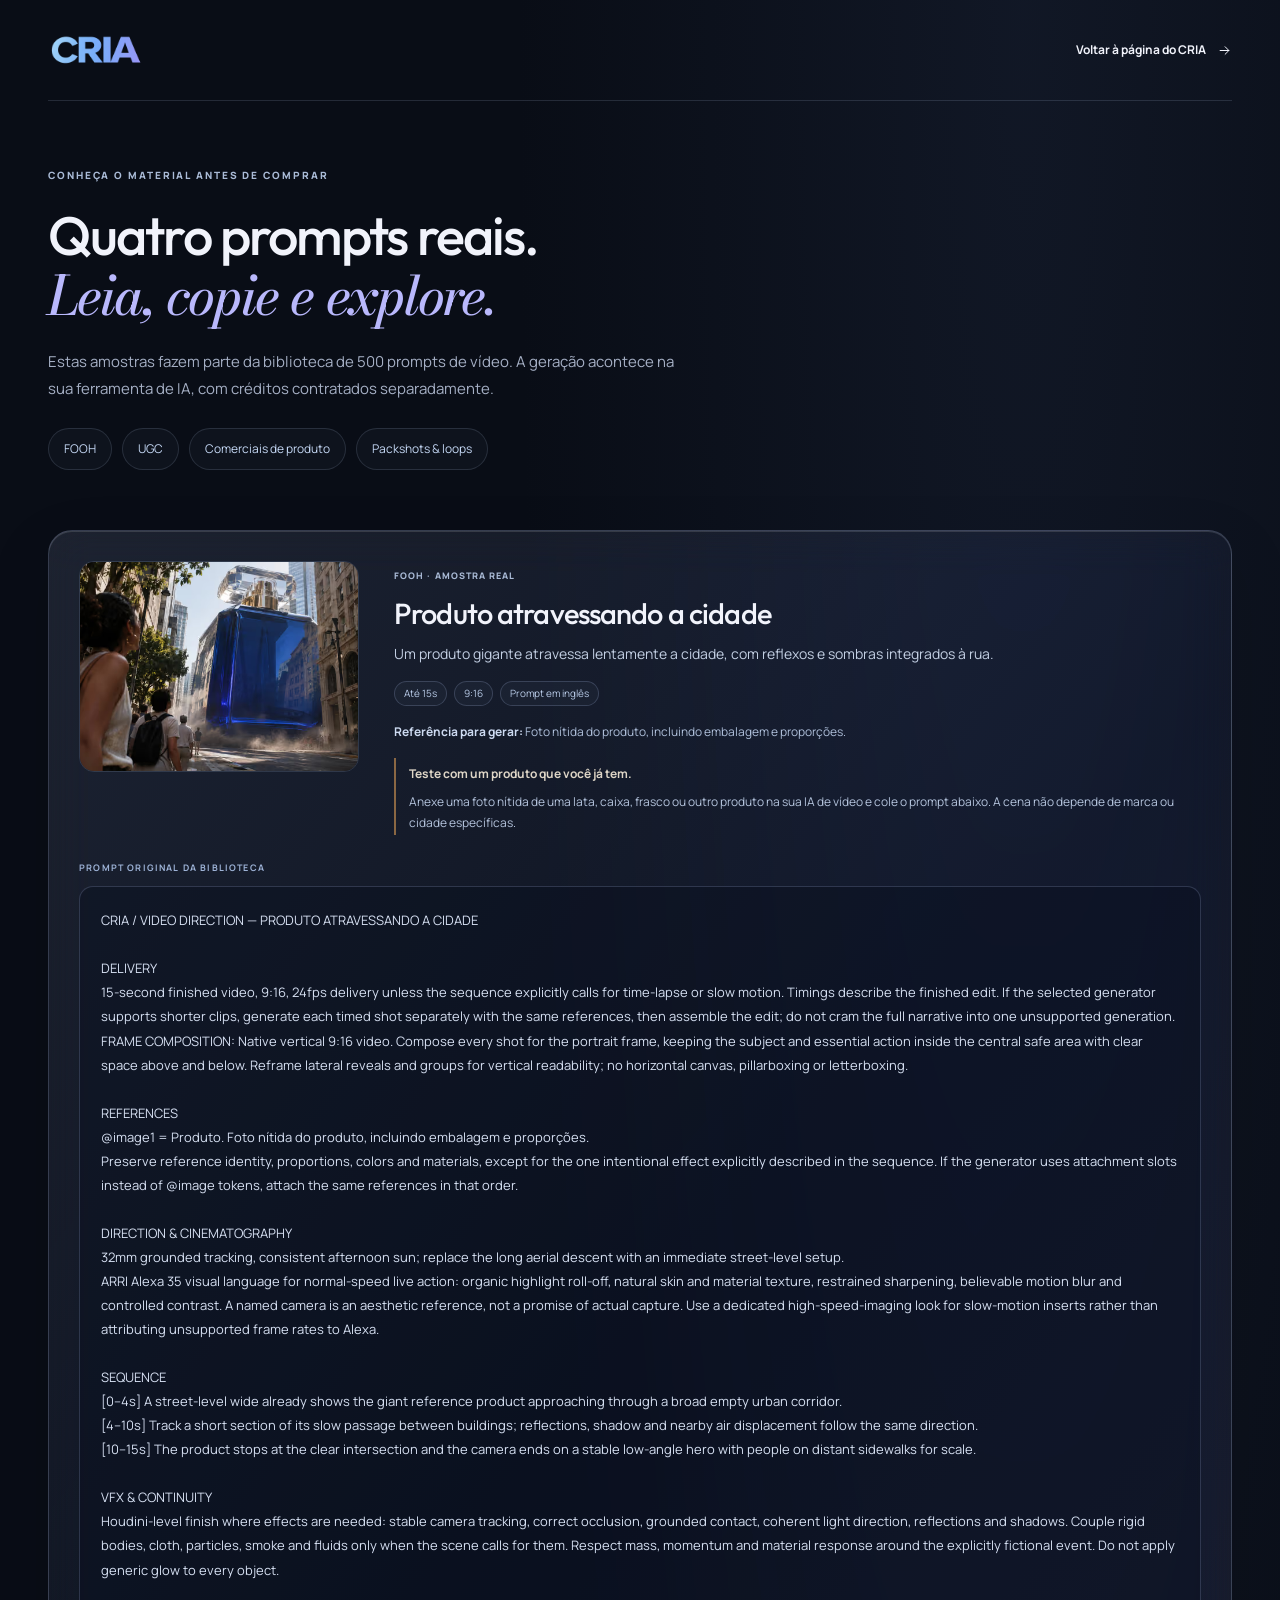
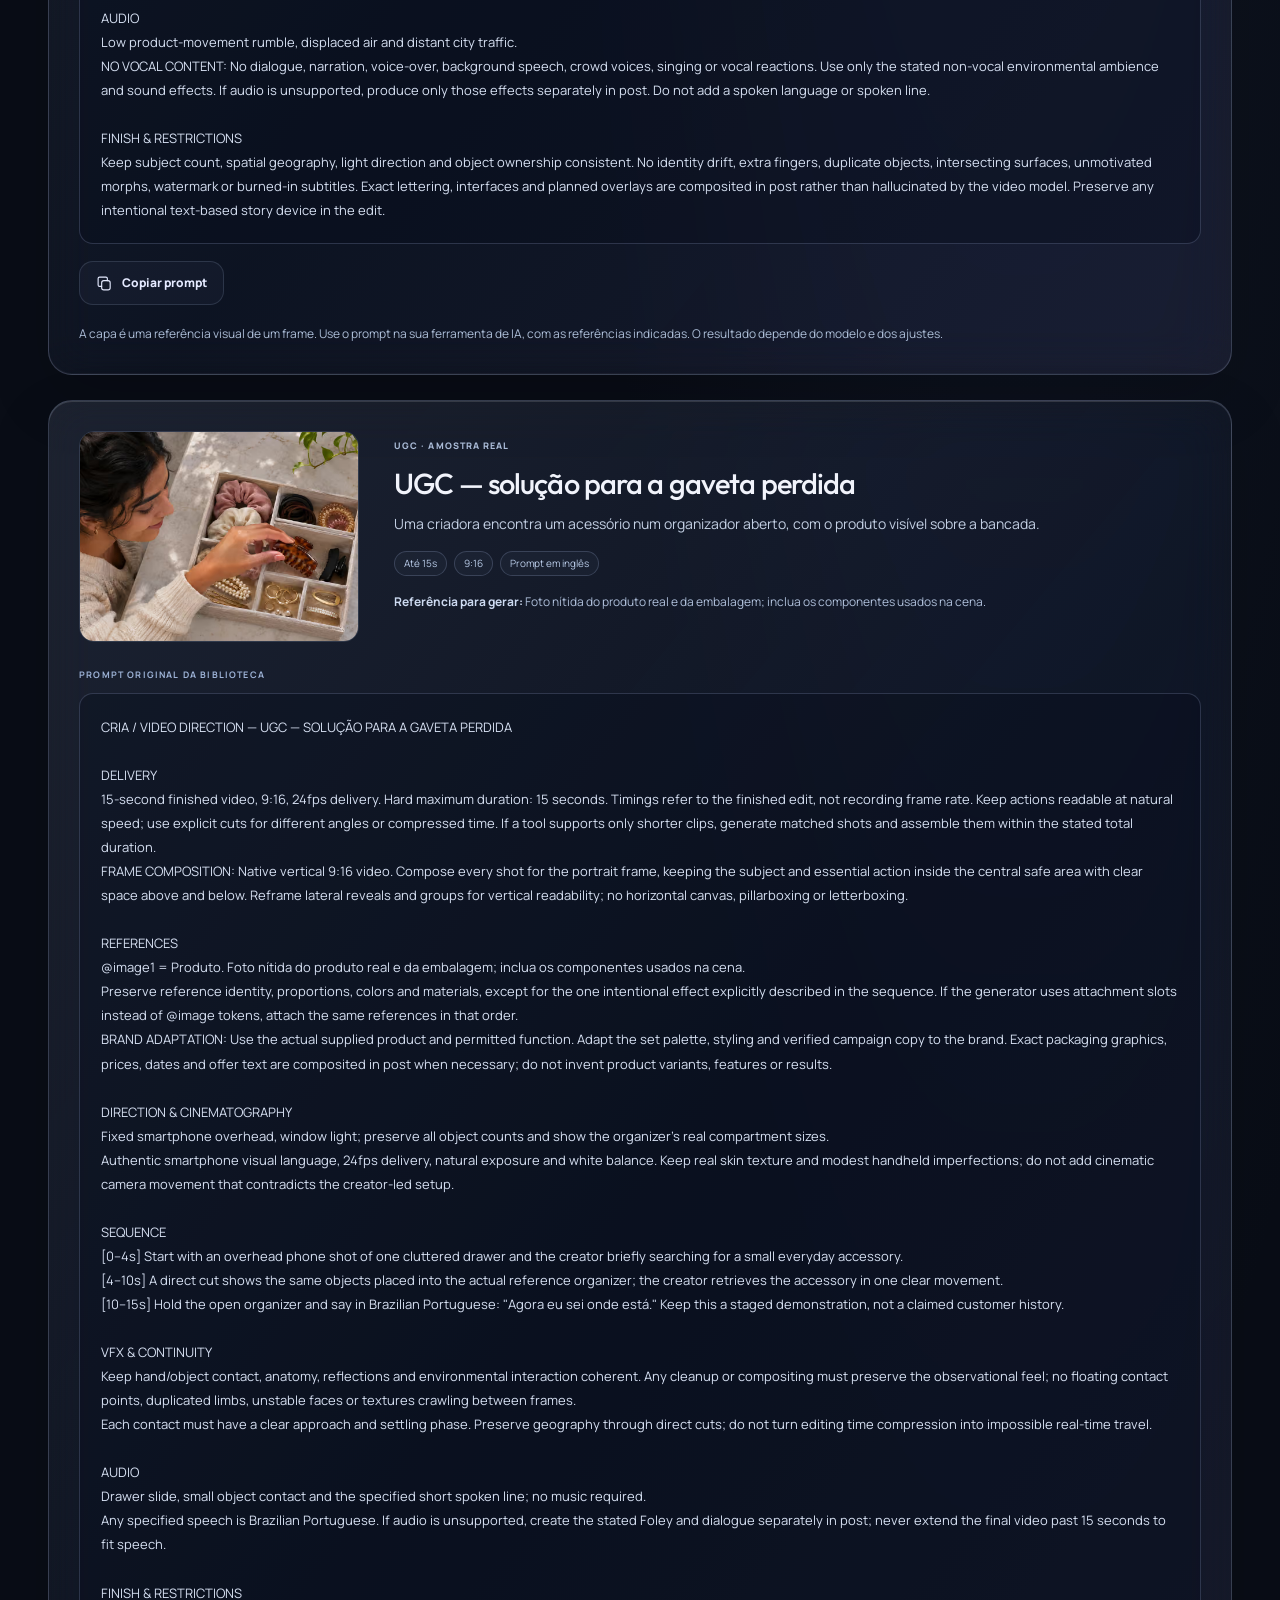
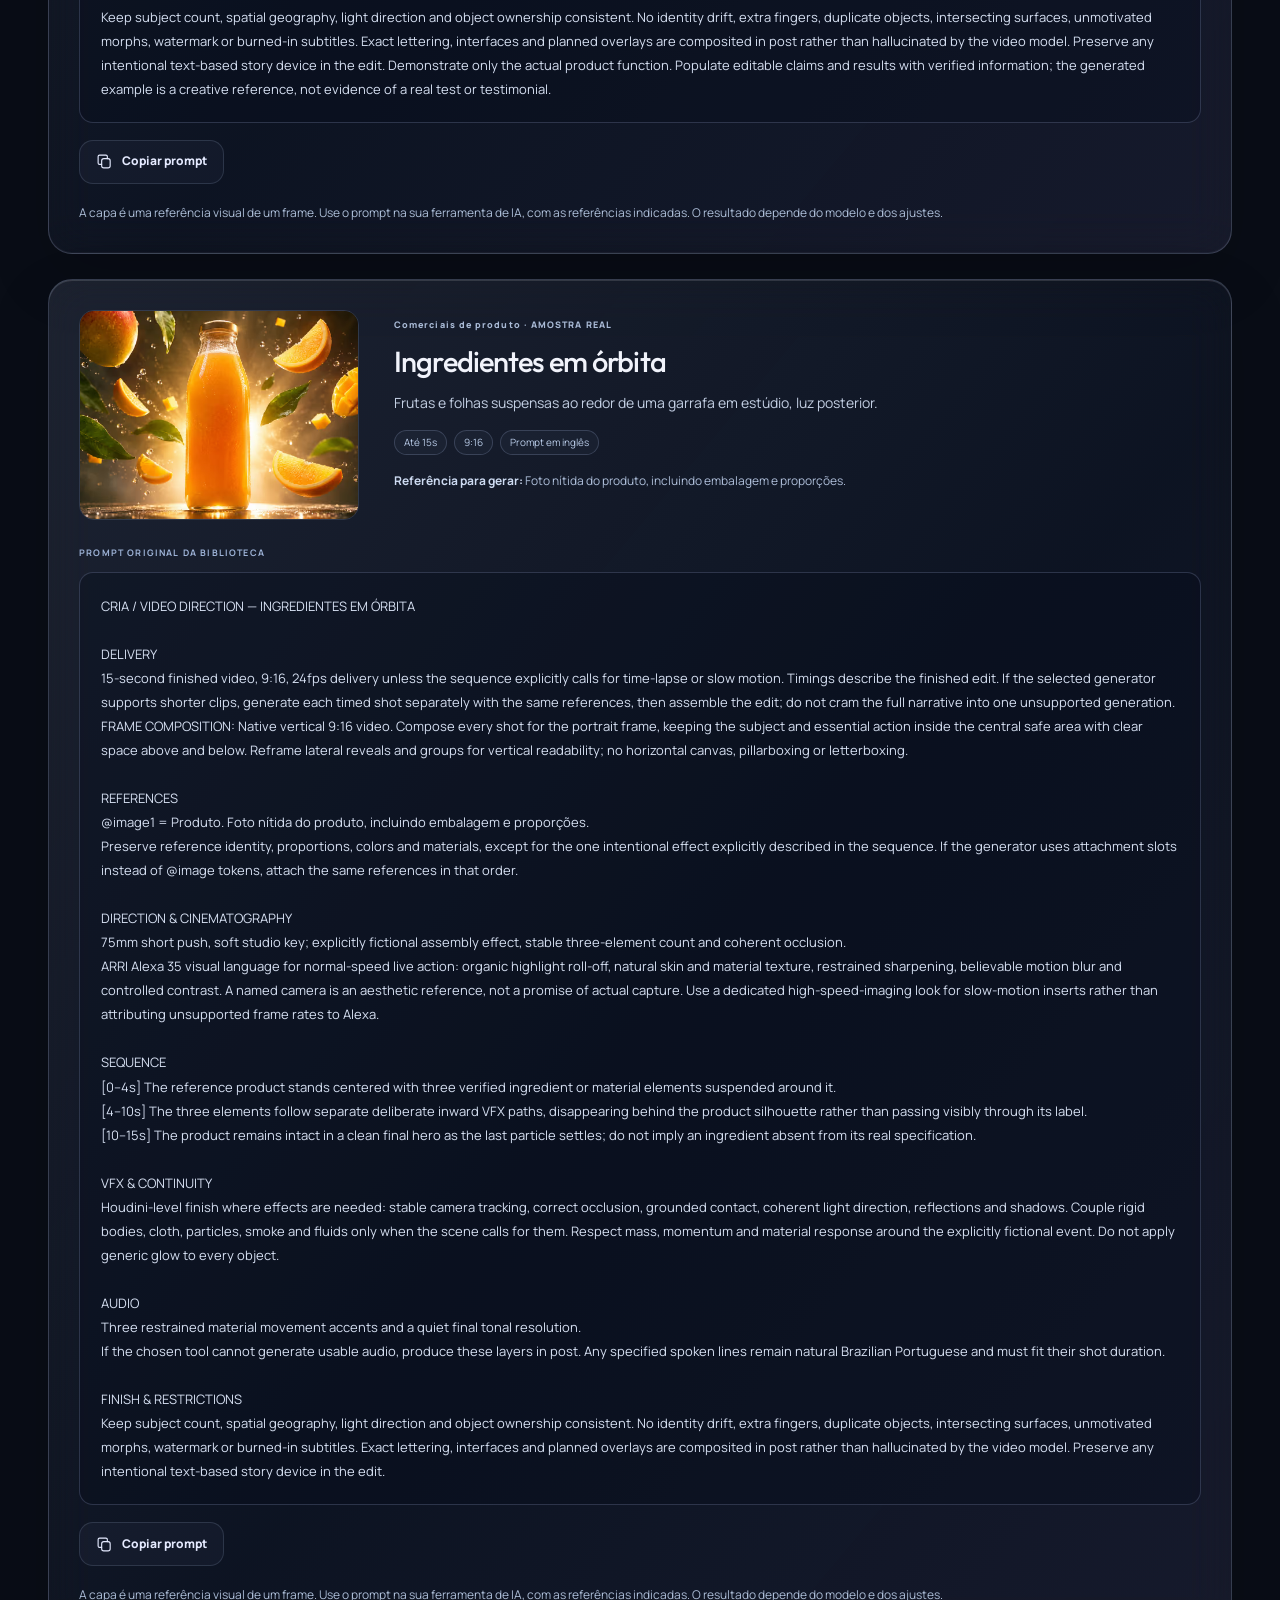
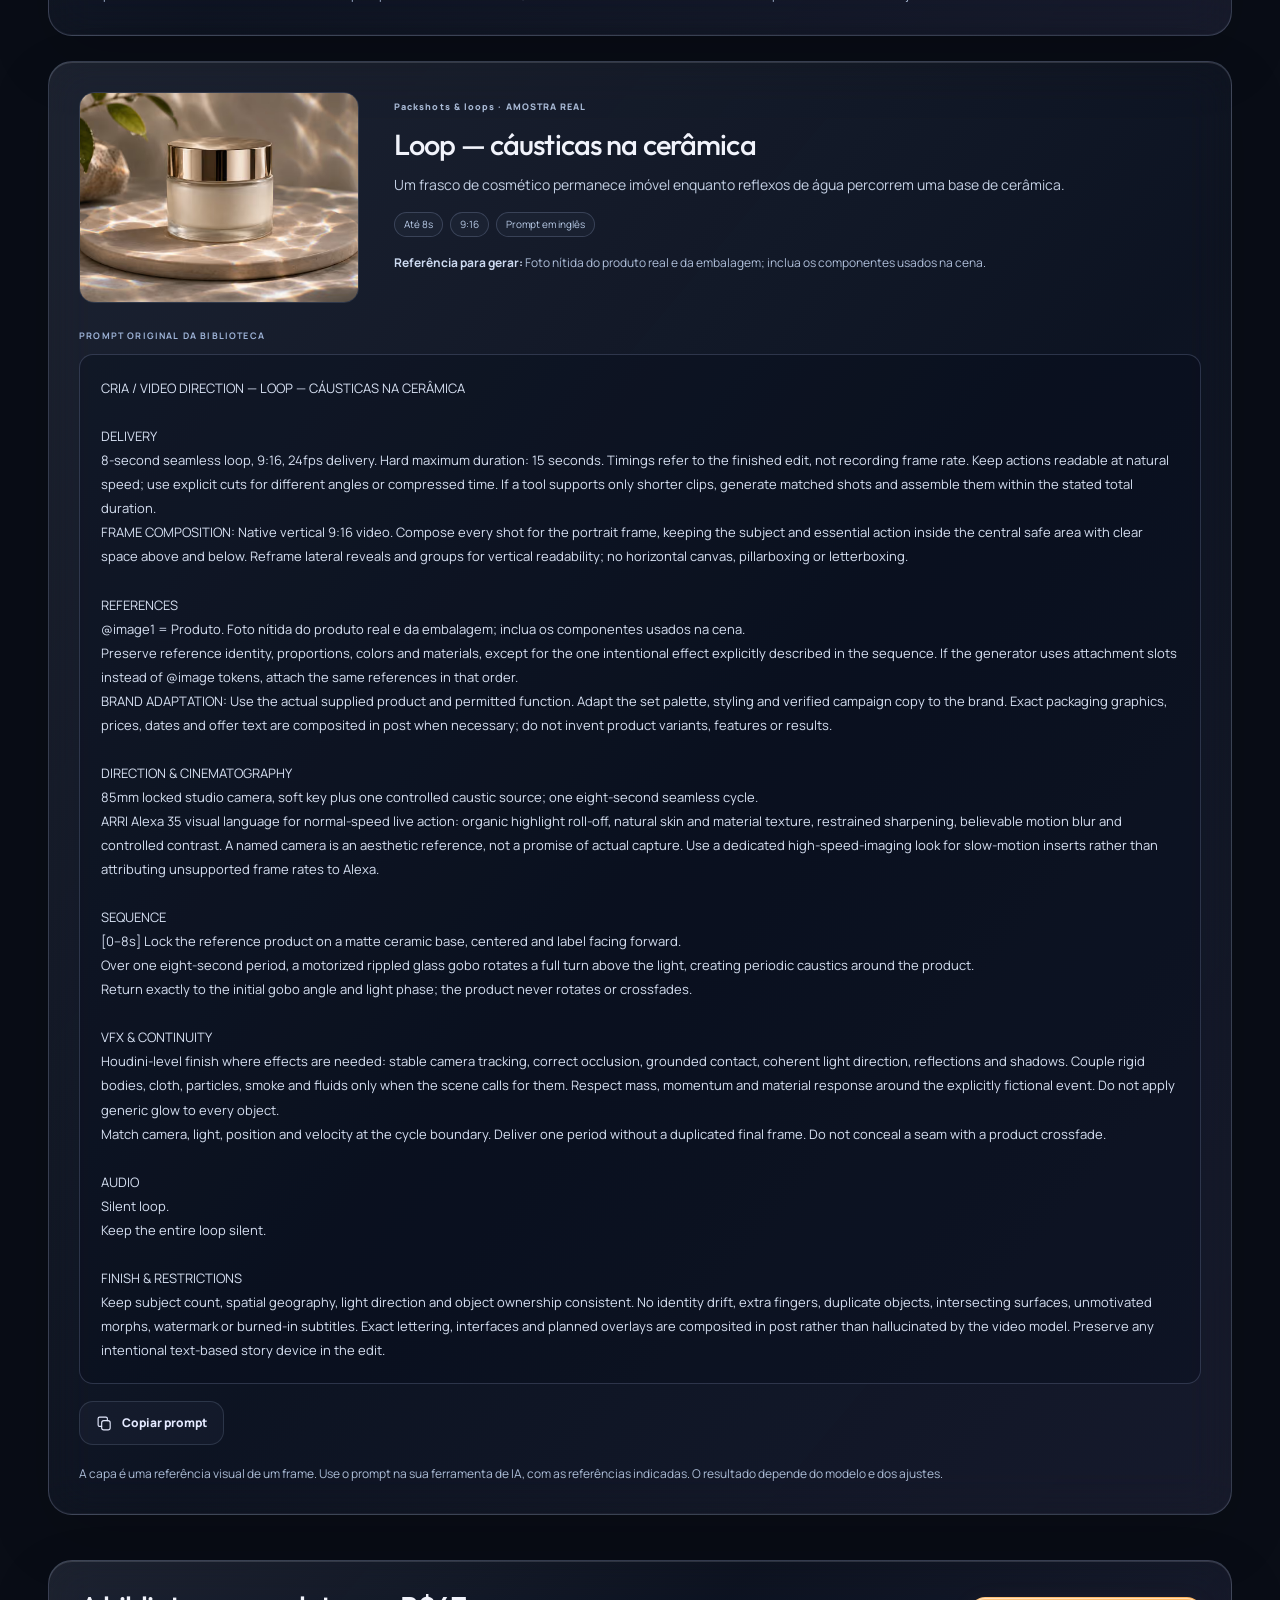
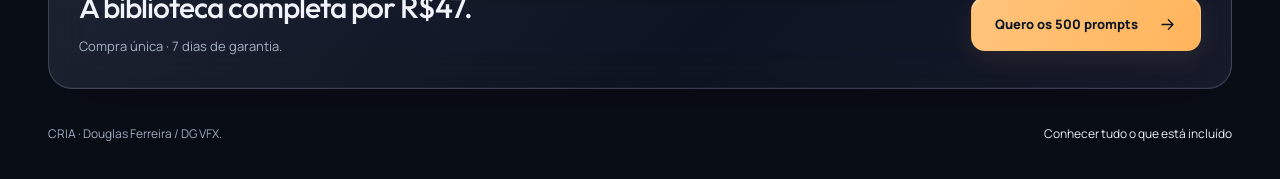
==== amostras.html @ cce20bd4 "feat: clarify CRIA offer and add real prompt samples Rewrite the brand-focused copy, improve reading" ====
<!doctype html><html lang="pt-BR"><head><meta charset="utf-8"><meta name="viewport" content="width=device-width,initial-scale=1"><title>Amostras reais de prompts de vídeo — CRIA</title><meta name="robots" content="noindex,follow"><meta name="theme-color" content="#090d16"><link rel="icon" href="favicon.svg" type="image/svg+xml"><link rel="stylesheet" href="styles.min.css?v=500.3"><script src="sample-ui.min.js?v=500.3" defer></script></head><body class="samples-page"><svg aria-hidden="true" class="sprite" xmlns="http://www.w3.org/2000/svg"><defs>
<symbol id="i-arrow" viewbox="0 0 24 24"><path d="M5 12h14m-6-6 6 6-6 6"></path></symbol>
<symbol id="i-play" viewbox="0 0 24 24"><path d="m9 5 11 7-11 7Z"></path></symbol>
<symbol id="i-check" viewbox="0 0 24 24"><path d="m5 12 4 4L19 6"></path></symbol>
<symbol id="i-plus" viewbox="0 0 24 24"><path d="M12 5v14M5 12h14"></path></symbol>
<symbol id="i-spark" viewbox="0 0 24 24"><path d="m12 2 2.5 7.5L22 12l-7.5 2.5L12 22l-2.5-7.5L2 12l7.5-2.5Z"></path></symbol>
<symbol id="i-close" viewbox="0 0 24 24"><path d="m6 6 12 12M6 18 18 6"></path></symbol>
<symbol id="i-shield" viewbox="0 0 24 24"><path d="m12 3 8 3v6c0 5-8 9-8 9s-8-4-8-9V6Z"></path><path d="m8 12 3 3 5-6"></path></symbol>
<symbol id="i-copy" viewbox="0 0 24 24"><rect height="13" rx="3" width="12" x="8" y="8"></rect><path d="M16 8V5a2 2 0 0 0-2-2H5a2 2 0 0 0-2 2v9a2 2 0 0 0 2 2h3"></path></symbol>
<symbol id="i-grid" viewbox="0 0 24 24"><rect height="7" rx="2" width="7" x="3" y="3"></rect><rect height="7" rx="2" width="7" x="14" y="3"></rect><rect height="7" rx="2" width="7" x="3" y="14"></rect><rect height="7" rx="2" width="7" x="14" y="14"></rect></symbol>
</defs></svg><header class="samples-header container"><a class="logo" href="/"><img src="media/cria500/logo-cria.webp" width="112" height="42" alt="CRIA"></a><a class="text-link" href="/">Voltar à página do CRIA <svg class="icon" aria-hidden="true"><use href="#i-arrow"></use></svg></a></header><main class="container"><div class="samples-intro"><span class="eyebrow">CONHEÇA O MATERIAL ANTES DE COMPRAR</span><h1>Quatro prompts reais.<br><em>Leia, copie e explore.</em></h1><p>Estas amostras fazem parte da biblioteca de 500 prompts de vídeo. A geração acontece na sua ferramenta de IA, com créditos contratados separadamente.</p><nav class="sample-jump" aria-label="Escolher uma amostra"><a href="#cria-004">FOOH</a><a href="#cria-331">UGC</a><a href="#cria-022">Comerciais de produto</a><a href="#cria-366">Packshots &amp; loops</a></nav></div><article class="standalone-sample glass" id="cria-004"><div class="sample-overview"><picture class=""><source type="image/avif" srcset="media/cria500/cria-004.d0df132136.640.avif"><img src="media/cria500/cria-004.d0df132136.640.webp" alt="Frame de referência da cena Produto atravessando a cidade" width="640" height="427" loading="lazy" decoding="async"></picture><div><span class="eyebrow">FOOH · AMOSTRA REAL</span><h2 class="sample-title">Produto atravessando a cidade</h2><p class="sample-summary">Um produto gigante atravessa lentamente a cidade, com reflexos e sombras integrados à rua.</p><div class="sample-tags"><span>Até 15s</span><span>9:16</span><span>Prompt em inglês</span></div><p class="sample-reference"><strong>Referência para gerar:</strong> Foto nítida do produto, incluindo embalagem e proporções.</p><div class="sample-start"><strong>Teste com um produto que você já tem.</strong><p>Anexe uma foto nítida de uma lata, caixa, frasco ou outro produto na sua IA de vídeo e cole o prompt abaixo. A cena não depende de marca ou cidade específicas.</p></div></div></div><div class="sample-text-label">PROMPT ORIGINAL DA BIBLIOTECA</div><pre class="sample-prompt" tabindex="0" aria-label="Prompt completo em inglês">CRIA / VIDEO DIRECTION — PRODUTO ATRAVESSANDO A CIDADE

DELIVERY
15-second finished video, 9:16, 24fps delivery unless the sequence explicitly calls for time-lapse or slow motion. Timings describe the finished edit. If the selected generator supports shorter clips, generate each timed shot separately with the same references, then assemble the edit; do not cram the full narrative into one unsupported generation.
FRAME COMPOSITION: Native vertical 9:16 video. Compose every shot for the portrait frame, keeping the subject and essential action inside the central safe area with clear space above and below. Reframe lateral reveals and groups for vertical readability; no horizontal canvas, pillarboxing or letterboxing.

REFERENCES
@image1 = Produto. Foto nítida do produto, incluindo embalagem e proporções.
Preserve reference identity, proportions, colors and materials, except for the one intentional effect explicitly described in the sequence. If the generator uses attachment slots instead of @image tokens, attach the same references in that order.

DIRECTION &amp; CINEMATOGRAPHY
32mm grounded tracking, consistent afternoon sun; replace the long aerial descent with an immediate street-level setup.
ARRI Alexa 35 visual language for normal-speed live action: organic highlight roll-off, natural skin and material texture, restrained sharpening, believable motion blur and controlled contrast. A named camera is an aesthetic reference, not a promise of actual capture. Use a dedicated high-speed-imaging look for slow-motion inserts rather than attributing unsupported frame rates to Alexa.

SEQUENCE
[0–4s] A street-level wide already shows the giant reference product approaching through a broad empty urban corridor.
[4–10s] Track a short section of its slow passage between buildings; reflections, shadow and nearby air displacement follow the same direction.
[10–15s] The product stops at the clear intersection and the camera ends on a stable low-angle hero with people on distant sidewalks for scale.

VFX &amp; CONTINUITY
Houdini-level finish where effects are needed: stable camera tracking, correct occlusion, grounded contact, coherent light direction, reflections and shadows. Couple rigid bodies, cloth, particles, smoke and fluids only when the scene calls for them. Respect mass, momentum and material response around the explicitly fictional event. Do not apply generic glow to every object.

AUDIO
Low product-movement rumble, displaced air and distant city traffic.
NO VOCAL CONTENT: No dialogue, narration, voice-over, background speech, crowd voices, singing or vocal reactions. Use only the stated non-vocal environmental ambience and sound effects. If audio is unsupported, produce only those effects separately in post. Do not add a spoken language or spoken line.

FINISH &amp; RESTRICTIONS
Keep subject count, spatial geography, light direction and object ownership consistent. No identity drift, extra fingers, duplicate objects, intersecting surfaces, unmotivated morphs, watermark or burned-in subtitles. Exact lettering, interfaces and planned overlays are composited in post rather than hallucinated by the video model. Preserve any intentional text-based story device in the edit.</pre><div class="sample-tools"><button class="button secondary sample-copy" type="button" hidden><svg class="icon" aria-hidden="true"><use href="#i-copy"></use></svg> Copiar prompt</button><span class="sample-copy-status" role="status" aria-live="polite"></span></div><p class="sample-note">A capa é uma referência visual de um frame. Use o prompt na sua ferramenta de IA, com as referências indicadas. O resultado depende do modelo e dos ajustes.</p></article><article class="standalone-sample glass" id="cria-331"><div class="sample-overview"><picture class=""><source type="image/avif" srcset="media/cria500/cria-331.2678b17c42.640.avif"><img src="media/cria500/cria-331.2678b17c42.640.webp" alt="Frame de referência da cena UGC — solução para a gaveta perdida" width="640" height="427" loading="lazy" decoding="async"></picture><div><span class="eyebrow">UGC · AMOSTRA REAL</span><h2 class="sample-title">UGC — solução para a gaveta perdida</h2><p class="sample-summary">Uma criadora encontra um acessório num organizador aberto, com o produto visível sobre a bancada.</p><div class="sample-tags"><span>Até 15s</span><span>9:16</span><span>Prompt em inglês</span></div><p class="sample-reference"><strong>Referência para gerar:</strong> Foto nítida do produto real e da embalagem; inclua os componentes usados na cena.</p></div></div><div class="sample-text-label">PROMPT ORIGINAL DA BIBLIOTECA</div><pre class="sample-prompt" tabindex="0" aria-label="Prompt completo em inglês">CRIA / VIDEO DIRECTION — UGC — SOLUÇÃO PARA A GAVETA PERDIDA

DELIVERY
15-second finished video, 9:16, 24fps delivery. Hard maximum duration: 15 seconds. Timings refer to the finished edit, not recording frame rate. Keep actions readable at natural speed; use explicit cuts for different angles or compressed time. If a tool supports only shorter clips, generate matched shots and assemble them within the stated total duration.
FRAME COMPOSITION: Native vertical 9:16 video. Compose every shot for the portrait frame, keeping the subject and essential action inside the central safe area with clear space above and below. Reframe lateral reveals and groups for vertical readability; no horizontal canvas, pillarboxing or letterboxing.

REFERENCES
@image1 = Produto. Foto nítida do produto real e da embalagem; inclua os componentes usados na cena.
Preserve reference identity, proportions, colors and materials, except for the one intentional effect explicitly described in the sequence. If the generator uses attachment slots instead of @image tokens, attach the same references in that order.
BRAND ADAPTATION: Use the actual supplied product and permitted function. Adapt the set palette, styling and verified campaign copy to the brand. Exact packaging graphics, prices, dates and offer text are composited in post when necessary; do not invent product variants, features or results.

DIRECTION &amp; CINEMATOGRAPHY
Fixed smartphone overhead, window light; preserve all object counts and show the organizer&#x27;s real compartment sizes.
Authentic smartphone visual language, 24fps delivery, natural exposure and white balance. Keep real skin texture and modest handheld imperfections; do not add cinematic camera movement that contradicts the creator-led setup.

SEQUENCE
[0–4s] Start with an overhead phone shot of one cluttered drawer and the creator briefly searching for a small everyday accessory.
[4–10s] A direct cut shows the same objects placed into the actual reference organizer; the creator retrieves the accessory in one clear movement.
[10–15s] Hold the open organizer and say in Brazilian Portuguese: &quot;Agora eu sei onde está.&quot; Keep this a staged demonstration, not a claimed customer history.

VFX &amp; CONTINUITY
Keep hand/object contact, anatomy, reflections and environmental interaction coherent. Any cleanup or compositing must preserve the observational feel; no floating contact points, duplicated limbs, unstable faces or textures crawling between frames.
Each contact must have a clear approach and settling phase. Preserve geography through direct cuts; do not turn editing time compression into impossible real-time travel.

AUDIO
Drawer slide, small object contact and the specified short spoken line; no music required.
Any specified speech is Brazilian Portuguese. If audio is unsupported, create the stated Foley and dialogue separately in post; never extend the final video past 15 seconds to fit speech.

FINISH &amp; RESTRICTIONS
Keep subject count, spatial geography, light direction and object ownership consistent. No identity drift, extra fingers, duplicate objects, intersecting surfaces, unmotivated morphs, watermark or burned-in subtitles. Exact lettering, interfaces and planned overlays are composited in post rather than hallucinated by the video model. Preserve any intentional text-based story device in the edit. Demonstrate only the actual product function. Populate editable claims and results with verified information; the generated example is a creative reference, not evidence of a real test or testimonial.</pre><div class="sample-tools"><button class="button secondary sample-copy" type="button" hidden><svg class="icon" aria-hidden="true"><use href="#i-copy"></use></svg> Copiar prompt</button><span class="sample-copy-status" role="status" aria-live="polite"></span></div><p class="sample-note">A capa é uma referência visual de um frame. Use o prompt na sua ferramenta de IA, com as referências indicadas. O resultado depende do modelo e dos ajustes.</p></article><article class="standalone-sample glass" id="cria-022"><div class="sample-overview"><picture class=""><source type="image/avif" srcset="media/cria500/cria-022.594b2132ac.640.avif"><img src="media/cria500/cria-022.594b2132ac.640.webp" alt="Frame de referência da cena Ingredientes em órbita" width="640" height="427" loading="lazy" decoding="async"></picture><div><span class="eyebrow">Comerciais de produto · AMOSTRA REAL</span><h2 class="sample-title">Ingredientes em órbita</h2><p class="sample-summary">Frutas e folhas suspensas ao redor de uma garrafa em estúdio, luz posterior.</p><div class="sample-tags"><span>Até 15s</span><span>9:16</span><span>Prompt em inglês</span></div><p class="sample-reference"><strong>Referência para gerar:</strong> Foto nítida do produto, incluindo embalagem e proporções.</p></div></div><div class="sample-text-label">PROMPT ORIGINAL DA BIBLIOTECA</div><pre class="sample-prompt" tabindex="0" aria-label="Prompt completo em inglês">CRIA / VIDEO DIRECTION — INGREDIENTES EM ÓRBITA

DELIVERY
15-second finished video, 9:16, 24fps delivery unless the sequence explicitly calls for time-lapse or slow motion. Timings describe the finished edit. If the selected generator supports shorter clips, generate each timed shot separately with the same references, then assemble the edit; do not cram the full narrative into one unsupported generation.
FRAME COMPOSITION: Native vertical 9:16 video. Compose every shot for the portrait frame, keeping the subject and essential action inside the central safe area with clear space above and below. Reframe lateral reveals and groups for vertical readability; no horizontal canvas, pillarboxing or letterboxing.

REFERENCES
@image1 = Produto. Foto nítida do produto, incluindo embalagem e proporções.
Preserve reference identity, proportions, colors and materials, except for the one intentional effect explicitly described in the sequence. If the generator uses attachment slots instead of @image tokens, attach the same references in that order.

DIRECTION &amp; CINEMATOGRAPHY
75mm short push, soft studio key; explicitly fictional assembly effect, stable three-element count and coherent occlusion.
ARRI Alexa 35 visual language for normal-speed live action: organic highlight roll-off, natural skin and material texture, restrained sharpening, believable motion blur and controlled contrast. A named camera is an aesthetic reference, not a promise of actual capture. Use a dedicated high-speed-imaging look for slow-motion inserts rather than attributing unsupported frame rates to Alexa.

SEQUENCE
[0–4s] The reference product stands centered with three verified ingredient or material elements suspended around it.
[4–10s] The three elements follow separate deliberate inward VFX paths, disappearing behind the product silhouette rather than passing visibly through its label.
[10–15s] The product remains intact in a clean final hero as the last particle settles; do not imply an ingredient absent from its real specification.

VFX &amp; CONTINUITY
Houdini-level finish where effects are needed: stable camera tracking, correct occlusion, grounded contact, coherent light direction, reflections and shadows. Couple rigid bodies, cloth, particles, smoke and fluids only when the scene calls for them. Respect mass, momentum and material response around the explicitly fictional event. Do not apply generic glow to every object.

AUDIO
Three restrained material movement accents and a quiet final tonal resolution.
If the chosen tool cannot generate usable audio, produce these layers in post. Any specified spoken lines remain natural Brazilian Portuguese and must fit their shot duration.

FINISH &amp; RESTRICTIONS
Keep subject count, spatial geography, light direction and object ownership consistent. No identity drift, extra fingers, duplicate objects, intersecting surfaces, unmotivated morphs, watermark or burned-in subtitles. Exact lettering, interfaces and planned overlays are composited in post rather than hallucinated by the video model. Preserve any intentional text-based story device in the edit.</pre><div class="sample-tools"><button class="button secondary sample-copy" type="button" hidden><svg class="icon" aria-hidden="true"><use href="#i-copy"></use></svg> Copiar prompt</button><span class="sample-copy-status" role="status" aria-live="polite"></span></div><p class="sample-note">A capa é uma referência visual de um frame. Use o prompt na sua ferramenta de IA, com as referências indicadas. O resultado depende do modelo e dos ajustes.</p></article><article class="standalone-sample glass" id="cria-366"><div class="sample-overview"><picture class=""><source type="image/avif" srcset="media/cria500/cria-366.b77b5d6d0d.640.avif"><img src="media/cria500/cria-366.b77b5d6d0d.640.webp" alt="Frame de referência da cena Loop — cáusticas na cerâmica" width="640" height="427" loading="lazy" decoding="async"></picture><div><span class="eyebrow">Packshots &amp; loops · AMOSTRA REAL</span><h2 class="sample-title">Loop — cáusticas na cerâmica</h2><p class="sample-summary">Um frasco de cosmético permanece imóvel enquanto reflexos de água percorrem uma base de cerâmica.</p><div class="sample-tags"><span>Até 8s</span><span>9:16</span><span>Prompt em inglês</span></div><p class="sample-reference"><strong>Referência para gerar:</strong> Foto nítida do produto real e da embalagem; inclua os componentes usados na cena.</p></div></div><div class="sample-text-label">PROMPT ORIGINAL DA BIBLIOTECA</div><pre class="sample-prompt" tabindex="0" aria-label="Prompt completo em inglês">CRIA / VIDEO DIRECTION — LOOP — CÁUSTICAS NA CERÂMICA

DELIVERY
8-second seamless loop, 9:16, 24fps delivery. Hard maximum duration: 15 seconds. Timings refer to the finished edit, not recording frame rate. Keep actions readable at natural speed; use explicit cuts for different angles or compressed time. If a tool supports only shorter clips, generate matched shots and assemble them within the stated total duration.
FRAME COMPOSITION: Native vertical 9:16 video. Compose every shot for the portrait frame, keeping the subject and essential action inside the central safe area with clear space above and below. Reframe lateral reveals and groups for vertical readability; no horizontal canvas, pillarboxing or letterboxing.

REFERENCES
@image1 = Produto. Foto nítida do produto real e da embalagem; inclua os componentes usados na cena.
Preserve reference identity, proportions, colors and materials, except for the one intentional effect explicitly described in the sequence. If the generator uses attachment slots instead of @image tokens, attach the same references in that order.
BRAND ADAPTATION: Use the actual supplied product and permitted function. Adapt the set palette, styling and verified campaign copy to the brand. Exact packaging graphics, prices, dates and offer text are composited in post when necessary; do not invent product variants, features or results.

DIRECTION &amp; CINEMATOGRAPHY
85mm locked studio camera, soft key plus one controlled caustic source; one eight-second seamless cycle.
ARRI Alexa 35 visual language for normal-speed live action: organic highlight roll-off, natural skin and material texture, restrained sharpening, believable motion blur and controlled contrast. A named camera is an aesthetic reference, not a promise of actual capture. Use a dedicated high-speed-imaging look for slow-motion inserts rather than attributing unsupported frame rates to Alexa.

SEQUENCE
[0–8s] Lock the reference product on a matte ceramic base, centered and label facing forward.
Over one eight-second period, a motorized rippled glass gobo rotates a full turn above the light, creating periodic caustics around the product.
Return exactly to the initial gobo angle and light phase; the product never rotates or crossfades.

VFX &amp; CONTINUITY
Houdini-level finish where effects are needed: stable camera tracking, correct occlusion, grounded contact, coherent light direction, reflections and shadows. Couple rigid bodies, cloth, particles, smoke and fluids only when the scene calls for them. Respect mass, momentum and material response around the explicitly fictional event. Do not apply generic glow to every object.
Match camera, light, position and velocity at the cycle boundary. Deliver one period without a duplicated final frame. Do not conceal a seam with a product crossfade.

AUDIO
Silent loop.
Keep the entire loop silent.

FINISH &amp; RESTRICTIONS
Keep subject count, spatial geography, light direction and object ownership consistent. No identity drift, extra fingers, duplicate objects, intersecting surfaces, unmotivated morphs, watermark or burned-in subtitles. Exact lettering, interfaces and planned overlays are composited in post rather than hallucinated by the video model. Preserve any intentional text-based story device in the edit.</pre><div class="sample-tools"><button class="button secondary sample-copy" type="button" hidden><svg class="icon" aria-hidden="true"><use href="#i-copy"></use></svg> Copiar prompt</button><span class="sample-copy-status" role="status" aria-live="polite"></span></div><p class="sample-note">A capa é uma referência visual de um frame. Use o prompt na sua ferramenta de IA, com as referências indicadas. O resultado depende do modelo e dos ajustes.</p></article><div class="samples-bottom glass"><div><h2>A biblioteca completa por R$47.</h2><p>Compra única · 7 dias de garantia.</p></div><a class="button primary checkout-button" data-cta-position="samples-page" href="https://pay.kiwify.com.br/7fTgGYD">Quero os 500 prompts<svg class="icon" aria-hidden="true"><use href="#i-arrow"></use></svg></a></div></main><footer class="samples-footer container"><p>CRIA · Douglas Ferreira / DG VFX.</p><a href="/">Conhecer tudo o que está incluído</a></footer></body></html>
---- styles.min.css ----
@font-face{font-family:Bodoni Moda;font-style:italic;font-weight:500;font-display:swap;src:url(media/fonts/bodoni-moda.af6bca11.woff2) format("woff2");unicode-range:U+0000-00FF,U+0131,U+0152-0153,U+02BB-02BC,U+02C6,U+02DA,U+02DC,U+0304,U+0308,U+0329,U+2000-206F,U+20AC,U+2122,U+2191,U+2193,U+2212,U+2215,U+FEFF,U+FFFD}@font-face{font-family:Manrope;font-style:normal;font-weight:400 800;font-display:swap;src:url(media/fonts/manrope.8c2def02.woff2) format("woff2");unicode-range:U+0000-00FF,U+0131,U+0152-0153,U+02BB-02BC,U+02C6,U+02DA,U+02DC,U+0304,U+0308,U+0329,U+2000-206F,U+20AC,U+2122,U+2191,U+2193,U+2212,U+2215,U+FEFF,U+FFFD}@font-face{font-family:Outfit;font-style:normal;font-weight:400 700;font-display:swap;src:url(media/fonts/outfit.6c18d579.woff2) format("woff2");unicode-range:U+0000-00FF,U+0131,U+0152-0153,U+02BB-02BC,U+02C6,U+02DA,U+02DC,U+0304,U+0308,U+0329,U+2000-206F,U+20AC,U+2122,U+2191,U+2193,U+2212,U+2215,U+FEFF,U+FFFD}:root{color-scheme:dark;--bg:#090d16;--panel:#151c2a;--text:#f1f3fb;--muted:#a5afc4;--faint:#8090ac;--line:rgba(190,207,241,.15);--blue:#94cfff;--lilac:#b4a5fa;--radius:26px;--ease:cubic-bezier(.16,1,.3,1);font-family:Manrope,Arial,sans-serif;font-synthesis:none;scroll-behavior:smooth;scroll-padding-top:100px}*,*:before,*:after{box-sizing:border-box}body{margin:0;background:var(--bg);color:var(--text);font-size:15px;line-height:1.7;-webkit-font-smoothing:antialiased}button,input{font:inherit}a{color:inherit;text-decoration:none}button{cursor:pointer}button:disabled{cursor:wait;opacity:.65}img,video{max-width:100%;display:block}picture{display:block}img{height:auto}h1,h2,h3,p{margin:0}h1,h2,h3{font-family:Outfit,Arial,sans-serif;font-weight:500;line-height:1.08;letter-spacing:-.035em}h1{font-size:clamp(48px,5vw,76px)}h2{font-size:clamp(40px,4.2vw,62px)}h3{font-size:24px}em{font-family:Bodoni Moda,Georgia,serif;font-weight:500;color:#b9b8fc;letter-spacing:-.035em}p{color:var(--muted)}ul,dl{margin:0;padding:0;list-style:none}dd{margin:0}[hidden]{display:none!important}.container{width:min(1280px,calc(100% - 96px));margin-inline:auto}.section{padding-block:112px;scroll-margin-top:0}.icon{width:22px;height:22px;flex:none;fill:none;stroke:currentColor;stroke-width:1.6;stroke-linecap:round;stroke-linejoin:round}.sprite{position:absolute;width:0;height:0;overflow:hidden}.eyebrow{display:inline-flex;align-items:center;gap:10px;font-size:10px;letter-spacing:.19em;font-weight:800;color:#aabbd7;line-height:1.5}.glass{border:1px solid rgba(205,218,255,.2);background:linear-gradient(130deg,#d0e0ff1b,#727dac0f 55%,#aba5ea17);box-shadow:inset 0 1px #ffffff21,inset 0 -1px #dbe1ff0a,0 24px 64px #0002;backdrop-filter:blur(22px) saturate(140%);-webkit-backdrop-filter:blur(22px) saturate(140%)}:focus-visible{outline:2px solid var(--blue);outline-offset:5px;border-radius:5px}::selection{background:#8d9cdd;color:#090d16}.skip-link{position:fixed;top:12px;left:16px;padding:12px 20px;background:var(--blue);color:#0c1322;z-index:100;transform:translateY(-150%)}.skip-link:focus{transform:none}.button{display:inline-flex;align-items:center;justify-content:center;gap:20px;min-height:54px;padding:15px 23px;border:1px solid transparent;border-radius:14px;font-size:13px;font-weight:800;line-height:1.4;transition:transform .45s var(--ease),background .3s,box-shadow .4s,border-color .3s;white-space:normal}.button .icon{width:19px;height:19px;transition:transform .45s var(--ease)}.primary{color:#0c1830;background:linear-gradient(110deg,#abdfff,#aeb9ff);box-shadow:inset 0 1px #fff8,0 7px 26px #8caafa18}.secondary{color:#e5eaff;background:#b4c9ff0a;border-color:var(--line)}.text-link{display:inline-flex;align-items:center;gap:11px;font-size:12px;font-weight:700;min-height:44px}.text-link .icon{width:15px;height:15px}.micro,.small-note{font-size:11px;line-height:1.7;color:#94a2bd}.quiet-label{font-size:9px;letter-spacing:.12em;font-weight:700;color:#95a4bd}.pill{font-size:8px;letter-spacing:.1em;font-weight:800;padding:7px 10px;border:1px solid var(--line);border-radius:100px;background:#b3c4ff0a}.section-heading{display:flex;justify-content:space-between;align-items:flex-end;gap:70px;margin-bottom:44px}.section-heading .eyebrow,.library-intro .eyebrow{margin-bottom:20px}.section-intro{max-width:360px;font-size:14px;line-height:1.8}.section-intro .quiet-label{display:block;margin-top:20px}.site-header{position:absolute;inset:0 0 auto;z-index:20;border-bottom:1px solid #c2d6ff0e}.header-inner{display:flex;align-items:center;gap:30px;min-height:98px}.logo{display:inline-flex;flex-shrink:0}.logo img{width:98px;height:auto}.site-nav{display:flex;align-items:center;gap:28px;margin-left:auto}.site-nav a{font-size:11px;font-weight:600;color:#b9c3d8;padding-block:12px;transition:color .25s}.site-nav .member-link{color:#d7dcf0;margin-left:15px}.member-link span{margin-left:6px;color:var(--blue)}.header-cta{min-height:42px;padding:11px 17px;font-size:11px;border-radius:11px;gap:16px}.header-cta .icon{width:16px;height:16px}.menu-toggle{display:none}.hero{position:relative;overflow:hidden;padding-top:98px;background:radial-gradient(ellipse at 78% 16%,#2631526b,transparent 52%),linear-gradient(135deg,#0b101c,#090d16 66%)}.hero-glow{position:absolute;width:600px;height:600px;right:-90px;top:0;background:radial-gradient(circle,#7e9bfa16,transparent 65%);pointer-events:none}.hero-grid{position:relative;display:grid;grid-template-columns:1fr 1.14fr;align-items:center;gap:44px;padding-top:90px;padding-bottom:74px;min-height:680px}.hero-copy{position:relative;z-index:2}.hero-copy .eyebrow{font-size:9px;letter-spacing:.15em;margin-bottom:24px}.status-dot{width:6px;height:6px;background:var(--blue);border-radius:50%;box-shadow:0 0 13px #8ebdff88}.hero h1{font-size:clamp(44px,4.9vw,72px);letter-spacing:-.048em;line-height:1.07}.hero h1 em{display:inline-block;line-height:1.1}.hero-description{max-width:425px;margin-top:26px;font-size:14px;line-height:1.85}.hero-actions{display:flex;align-items:center;gap:22px;margin-top:30px}.hero-actions .button{padding-inline:20px;gap:22px;font-size:12px}.hero-actions .text-link{font-size:11px}.hero-terms{display:flex;gap:22px;align-items:center;margin-top:24px;font-size:10px;color:#abb7ce}.hero-terms span{display:flex;align-items:center;gap:7px}.hero-terms strong{color:#ecf0ff;font-size:14px}.hero-terms .icon{width:14px;height:14px;color:#a8bbde}.hero .micro{font-size:9px;margin-top:9px;color:#8d9bb3}.hero-stage{position:relative;min-width:0;padding:8px 0 35px;perspective:1500px}.library-window{border-radius:18px;overflow:hidden;transform:rotateY(-8deg) rotate(1deg);animation:workspace-float 8s ease-in-out infinite;position:relative;z-index:2;box-shadow:0 35px 80px #0007,0 0 85px #8991e60a}.window-bar{display:flex;align-items:center;justify-content:space-between;padding:11px 13px;gap:12px;background:linear-gradient(110deg,#25314aab,#252c4680);font-size:7px;letter-spacing:.15em;color:#aab9d3}.window-dots{display:flex;gap:4px}.window-dots i{width:4px;height:4px;border-radius:50%;background:#73839d}.window-live{display:inline-flex;align-items:center;gap:5px}.window-live i{width:3px;height:3px;border-radius:50%;background:var(--blue)}.library-window img{width:100%;height:auto;aspect-ratio:1440/1000}.stage-orbit{position:absolute;inset:-50px -40px 30px;border:1px solid #c0d0ff0a;border-radius:50%;transform:rotate(-15deg);z-index:0}.stage-orbit:after{content:"";position:absolute;inset:25px -10px;border:1px solid #c0d0ff08;border-radius:50%}.floating-note{position:absolute;bottom:9px;left:-30px;z-index:3;display:flex;align-items:center;gap:12px;padding:16px 22px;border-radius:18px;background:linear-gradient(120deg,#273448b3,#26233bc9);animation:note-float 7s ease-in-out infinite;font-size:11px;font-weight:600;color:#e2e9fc}.floating-note small{display:block;font-size:9px;color:#a6b6d0;font-weight:400;margin-top:3px}.note-icon{display:grid;place-items:center;width:34px;height:34px;background:#bad6ff14;border:1px solid #c9dcff22;border-radius:11px;color:#b8c6ff}.note-icon .icon{width:18px;height:18px}.stage-caption{position:absolute;bottom:13px;right:0;font-size:8px;color:#8391ac}.hero-bottom{position:relative;display:flex;align-items:center;justify-content:space-between;gap:60px;border-top:1px solid var(--line);padding-top:29px;padding-bottom:36px}.hero-bottom>p{font-size:11px;line-height:1.8}.hero-bottom>p strong{font-weight:500;color:#d4dced}.hero-stats{display:flex;gap:70px}.hero-stats div{position:relative}.hero-stats dt{font-family:Outfit,sans-serif;font-size:42px;line-height:1;font-weight:400;letter-spacing:-.05em}.hero-stats dt span{font-size:27px;margin-left:1px;color:#cad3ed}.hero-stats dd{font-size:9px;color:#98a8c3;margin-top:7px}.scroll-cue{display:flex;align-items:center;gap:22px;font-size:8px;letter-spacing:.16em;color:#a0aec5}.scroll-cue span{display:grid;place-items:center;font-size:17px;width:35px;height:35px;border:1px solid var(--line);border-radius:100px;animation:cue-float 3s ease-in-out infinite}.examples-section{background:linear-gradient(180deg,#0d121e,#0a0f19)}.gallery-toolbar{display:flex;align-items:center;justify-content:space-between;gap:16px;margin-bottom:25px}.gallery-filters{display:flex;gap:5px;padding:5px;border:1px solid var(--line);background:#b9caff05;border-radius:100px}.gallery-filters button{border:1px solid transparent;background:transparent;color:#9faec9;padding:9px 22px;border-radius:100px;font-size:10px;font-weight:600;transition:background .25s,color .25s,border-color .25s}.gallery-filters button.is-active{background:#bbc8ff17;color:#e8edff;border-color:#bdceff35;box-shadow:inset 0 1px #ffffff17}.gallery-counter{font-size:10px;color:#95a3bb}.video-grid{display:grid;grid-template-columns:repeat(4,minmax(0,1fr));gap:27px 22px}.video-card{min-width:0;transition:transform .65s var(--ease);transform-origin:50% 90%}.video-open{position:relative;display:block;overflow:hidden;border-radius:20px;border:1px solid #bed0ff24;isolation:isolate;background:#182132;box-shadow:0 16px 40px #0002}.video-open:after{content:"";position:absolute;inset:0;background:linear-gradient(180deg,#070c1720 15%,transparent 35%,#070c1755 78%,#070c17b0)}.video-open img{width:100%;aspect-ratio:9/14.2;object-fit:cover;transition:transform 1.1s var(--ease),filter .6s}.video-label{position:absolute;left:15px;top:15px;font-size:8px;font-weight:800;letter-spacing:.1em;color:#f1f5ff;background:#101a2b66;border:1px solid #fff3;border-radius:100px;padding:5px 10px;z-index:1;-webkit-backdrop-filter:blur(12px);backdrop-filter:blur(12px)}.video-watch{position:absolute;bottom:16px;left:16px;z-index:1;display:flex;align-items:center;gap:8px;background:#cedeff19;border:1px solid #d7e4ff42;box-shadow:inset 0 1px #fff2;color:#f1f4ff;font-size:10px;font-weight:600;border-radius:100px;padding:9px 13px;-webkit-backdrop-filter:blur(18px);backdrop-filter:blur(18px)}.video-watch .icon{width:13px;height:13px;fill:currentColor;stroke-width:1}.video-caption{padding:18px 2px 0}.video-caption h3{font-size:17px;letter-spacing:-.02em;line-height:1.3}.video-caption p{font-size:11px;line-height:1.7;margin-top:8px;color:#93a1ba}.gallery-bottom{display:flex;align-items:center;justify-content:space-between;gap:35px;margin-top:31px}.gallery-bottom p{max-width:460px;font-size:10px}.gallery-bottom .button{font-size:11px;min-height:46px;padding:11px 19px;flex-shrink:0}.library-section{background:radial-gradient(ellipse at 10% 10%,#34446c14,transparent 45%)}.library-intro{max-width:650px;margin-bottom:44px}.library-intro p{margin-top:24px;max-width:520px;font-size:14px}.category-grid{display:grid;grid-template-columns:repeat(4,minmax(0,1fr));gap:20px}.category-card{position:relative;min-height:390px;overflow:hidden;border-radius:22px;background:#172132;border:1px solid var(--line);isolation:isolate;transition:transform .7s var(--ease),box-shadow .7s}.category-card picture{position:absolute;inset:0}.category-card img{width:100%;height:100%;object-fit:cover;transition:transform 1.1s var(--ease)}.category-shade{position:absolute;inset:0;background:linear-gradient(180deg,#0b10213b,transparent 30%,#080f1bd1 72%,#080f1bfc)}.category-index{position:absolute;top:21px;left:20px;font-size:8px;text-transform:uppercase;letter-spacing:.08em;font-weight:600;color:#edf3ff}.category-copy{position:absolute;inset:auto 22px 25px}.category-count{font-size:9px;color:#b9c9ef;display:inline-block;margin-bottom:11px;padding:3px 9px;border:1px solid #c5d7ff40;border-radius:100px;-webkit-backdrop-filter:blur(10px);backdrop-filter:blur(10px)}.category-copy h3{font-size:28px;letter-spacing:-.03em;line-height:1.08;max-width:210px}.category-copy p{font-size:10px;color:#b3c0d6;line-height:1.75;margin-top:13px;max-width:210px}.other-categories{display:grid;grid-template-columns:.7fr 1.3fr;gap:60px;padding:37px 40px;border-radius:23px;margin-top:28px}.other-categories h3{font-size:28px;line-height:1.15;margin-top:16px}.other-categories p{font-size:11px;margin-top:14px;max-width:265px}.other-categories ul{display:grid;grid-template-columns:1fr 1fr;gap:0 28px}.other-categories li{display:flex;align-items:center;justify-content:space-between;gap:15px;font-size:10px;color:#b8c5dc;padding:11px 0;border-bottom:1px solid #b4c5ed12}.other-categories li span{font-size:9px;color:#91a5ca}.other-categories li:nth-last-child(-n+2){border-bottom:0}.library-footnote{text-align:center;font-size:10px;margin-top:23px;color:#8495b2}.personalizer-section{border-top:1px solid #c5d7ff0a;background:radial-gradient(ellipse at 18% 50%,#3a447a1c,transparent 55%)}.personalizer-grid{display:grid;grid-template-columns:1fr .9fr;gap:110px;align-items:center}.personalizer-visual{position:relative;max-width:490px;perspective:1400px;margin-left:30px;padding-bottom:22px}.personalizer-halo{position:absolute;inset:0 -25% -15%;background:radial-gradient(ellipse,#8485f21c,transparent 65%);border-radius:50%;pointer-events:none}.personalizer-window{position:relative;border-radius:24px;padding:12px;transform:rotate(-3deg);background:linear-gradient(130deg,#2b364e80,#191d2dc2);box-shadow:0 35px 90px #0006}.window-label{display:block;font-size:7px;letter-spacing:.14em;padding:8px 10px 16px;color:#94a4c2}.personalizer-window picture{border-radius:14px;overflow:hidden;background:#111725}.personalizer-window img{width:100%;height:auto}.personalizer-stamp{position:absolute;bottom:0;right:-38px;display:flex;align-items:center;gap:13px;padding:17px 23px;border-radius:17px;background:#293349b0;transform:rotate(3deg);font-size:10px;color:#b1bfd7}.personalizer-stamp .icon{width:28px;height:28px;padding:6px;background:#9dbdfc12;border-radius:50%;border:1px solid #a4c7ff28;color:#adceff}.personalizer-stamp strong{color:#ebefff;font-weight:600}.personalizer-copy .eyebrow{font-size:9px;margin-bottom:22px}.personalizer-copy h2{font-size:clamp(38px,3.7vw,55px)}.personalizer-copy>p{margin-top:24px;font-size:13px;max-width:440px;line-height:1.85}.feature-list{display:grid;gap:23px;margin-top:30px}.feature-list li{display:flex;gap:17px}.feature-list>.icon,.feature-list li>.icon{color:#afbff1;width:19px;height:19px;margin-top:3px}.feature-list h3{font-family:Manrope,sans-serif;font-size:12px;font-weight:700;letter-spacing:0;line-height:1.5}.feature-list p{font-size:11px;line-height:1.7;margin-top:4px;max-width:345px}.personalizer-copy>.small-note{font-size:10px;max-width:390px;margin-top:25px;padding-top:18px;border-top:1px solid var(--line)}.workflow-section{background:#0c111c;border-block:1px solid #c5d7ff08}.steps-grid{display:grid;grid-template-columns:repeat(3,minmax(0,1fr));gap:22px}.step{position:relative;padding:30px;border-radius:22px;overflow:hidden;transition:transform .6s var(--ease),border-color .4s}.step-number{position:absolute;right:22px;top:12px;font-family:Outfit,sans-serif;font-size:90px;line-height:1.1;color:#a6b9ff0b;letter-spacing:-.08em;font-weight:500}.step-label{font-size:8px;letter-spacing:.18em;color:#aebfe6;font-weight:700}.step h3{font-size:25px;line-height:1.15;max-width:260px;position:relative;margin-top:45px}.step p{font-size:11px;margin-top:15px;line-height:1.85;max-width:280px}.step-bottom{display:flex;align-items:center;justify-content:space-between;font-size:9px;color:#aab9d3;gap:10px;border-top:1px solid var(--line);padding-top:20px;margin-top:27px}.step-bottom .icon{width:17px;height:17px;color:#aab7e7}.direction-note{display:flex;align-items:center;justify-content:center;gap:35px;margin-top:42px}.direction-note p{font-size:11px;text-align:center;max-width:630px}.direction-note strong{color:#c0cbe1;font-weight:600}.direction-line{height:1px;flex:1;max-width:180px;background:linear-gradient(90deg,transparent,#b8c7ee2a)}.direction-line:last-child{transform:rotate(180deg)}.creator-section{background:radial-gradient(ellipse at 60% 40%,#25345522,transparent 70%)}.creator-grid{max-width:1050px;display:grid;grid-template-columns:.8fr 1.2fr;align-items:center;gap:110px}.creator-portrait{position:relative;padding:0 0 22px}.creator-portrait picture{border-radius:24px;overflow:hidden;background:#172132;box-shadow:0 20px 70px #0003}.creator-portrait img{width:100%;aspect-ratio:4/4.7;object-fit:cover;object-position:center 25%;filter:saturate(.75)}.portrait-label{position:absolute;bottom:0;left:23px;right:23px;padding:17px 20px;display:block;border-radius:15px;background:#1c263bd9;font-size:10px;letter-spacing:.08em;font-weight:700}.portrait-label small{display:block;color:#9caed0;font-size:7px;letter-spacing:.15em;font-weight:500;margin-top:4px}.creator-copy .eyebrow{margin-bottom:22px}.creator-copy h2{font-size:clamp(38px,3.7vw,54px)}.creator-copy p{font-size:13px;margin-top:22px;line-height:1.9;max-width:440px}.creator-copy p+p{margin-top:15px}.creator-copy .text-link{margin-top:22px;color:#bbc9ed}.offer-section{position:relative;background:radial-gradient(ellipse at 85% 40%,#4c5d961f,transparent 55%),#101622;border-block:1px solid var(--line)}.offer-grid{display:grid;grid-template-columns:1.1fr .9fr;align-items:center;gap:110px;max-width:1120px}.offer-copy .eyebrow{margin-bottom:24px}.offer-copy h2{font-size:clamp(38px,3.8vw,55px)}.offer-copy>p{margin-top:24px;max-width:400px;font-size:13px;line-height:1.85}.included-list{display:grid;gap:13px;margin-top:29px}.included-list li{display:flex;gap:13px;align-items:center;color:#c6d2e7;font-size:11px}.included-list .icon{color:#9cc6ff;width:16px;height:16px}.guarantee-note{display:flex;align-items:flex-start;gap:17px;border-radius:17px;padding:20px 22px;margin-top:31px;background:#b8cbff05;box-shadow:none}.guarantee-note>.icon{width:27px;height:27px;color:#b0bdf3;margin-top:1px}.guarantee-note strong{font-size:11px;font-weight:700}.guarantee-note p{margin-top:5px;font-size:10px;line-height:1.75;max-width:340px}.offer-card{position:relative;padding:34px;border-radius:26px;overflow:hidden;background:linear-gradient(130deg,#c0d7ff16,#a79ce00a 55%,#8d98c818);border-color:#c3d5ff40;box-shadow:inset 0 1px #e2ebff33,0 30px 90px #0004}.offer-card:before{content:"";position:absolute;top:-60px;left:0;right:0;height:160px;background:radial-gradient(ellipse,#b8d3ff16,transparent 68%);pointer-events:none}.offer-top{display:flex;align-items:center;justify-content:space-between;margin-bottom:42px}.offer-top img{width:85px;height:auto}.offer-top .pill{font-size:7px}.offer-label{font-size:11px}.price{display:flex;align-items:baseline;justify-content:center;gap:5px;line-height:1;margin-top:16px}.price strong{font-family:Outfit,sans-serif;font-size:124px;font-weight:500;letter-spacing:-.07em}.price>span:first-child{font-family:Outfit,sans-serif;font-size:24px;color:#b9c5df;align-self:flex-start;padding-top:19px}.price>span:last-child{font-family:Outfit,sans-serif;font-size:33px;color:#c5cfe7}.price-caption{text-align:center;font-size:11px;margin-top:9px}.installments{padding:20px 0 28px;text-align:center;color:#b6c3dc;font-size:12px}.installments strong{color:#d8e3ff;font-weight:600}.installments small{display:block;color:#91a1be;font-size:9px;margin-top:5px}.offer-card>.button{display:flex;width:100%;font-size:12px;padding:17px 16px;gap:16px}.payment-trust{display:flex;justify-content:space-between;gap:12px;margin-top:17px;font-size:8px;color:#9bacca}.payment-trust span{display:flex;align-items:center;gap:5px}.payment-trust .icon{width:12px;height:12px}.offer-divider{height:1px;background:var(--line);margin:25px 0 18px}.offer-delivery{text-align:center;font-size:10px;max-width:250px;margin-inline:auto;line-height:1.8}.offer-card>.small-note{text-align:center;font-size:9px;margin-top:10px;line-height:1.7}.faq-grid{display:grid;grid-template-columns:.7fr 1.3fr;gap:100px;align-items:start}.faq-heading{position:sticky;top:50px}.faq-heading .eyebrow{margin-bottom:22px}.faq-heading h2{font-size:clamp(40px,3.8vw,55px)}.faq-heading p{font-size:12px;margin-top:23px;max-width:240px}.faq-heading .text-link{font-size:11px;margin-top:18px;color:#bbc9ed}.faq-item{border-bottom:1px solid var(--line)}.faq-item:first-child{border-top:1px solid var(--line)}.faq-item summary{position:relative;padding:24px 35px 24px 0;cursor:pointer;list-style:none;font-size:12px;font-weight:600;line-height:1.6;color:#d6dff0;transition:color .2s}.faq-item summary::-webkit-details-marker{display:none}.faq-item summary .icon{position:absolute;top:26px;right:0;width:16px;height:16px;color:#a4b8df;transition:transform .4s var(--ease)}.faq-item[open] summary{color:#b9d4ff}.faq-item[open] summary .icon{transform:rotate(45deg)}.faq-answer{padding:0 26px 24px 0}.faq-answer p{font-size:11px;line-height:1.9;color:#a4b1ca}.faq-item::details-content{interpolate-size:allow-keywords;transition:height .45s var(--ease),content-visibility .45s allow-discrete;height:0;overflow:clip}.faq-item[open]::details-content{height:auto}.coupon-invite-section{padding-bottom:15px}.coupon-invite{display:flex;align-items:center;justify-content:space-between;gap:35px;border-radius:24px;padding:32px 38px;background:radial-gradient(ellipse at 0% 100%,#a5bfff0d,transparent 60%),#b9caff04}.coupon-invite h2{font-size:30px;margin-top:12px;letter-spacing:-.03em}.coupon-invite p{font-size:11px;margin-top:11px}.coupon-invite .eyebrow{font-size:8px}.coupon-invite .button{flex-shrink:0;font-size:11px}.final-section{position:relative;overflow:hidden;text-align:center;padding-block:115px 105px}.final-section .container{position:relative}.final-mark{position:absolute;left:50%;top:15px;transform:translate(-50%);font-family:Outfit,sans-serif;font-size:clamp(160px,28vw,400px);line-height:.85;font-weight:700;letter-spacing:-.07em;color:transparent;-webkit-text-stroke:1px #b8c9ff0b;pointer-events:none;-webkit-user-select:none;user-select:none;z-index:-1}.final-section h2{font-size:clamp(50px,6vw,84px);margin-top:22px}.final-section .button{margin-top:33px;min-width:240px}.final-section p{font-size:10px;margin-top:18px;color:#94a2bd}.site-footer{border-top:1px solid var(--line);padding:35px 0 28px;background:#080c14}.footer-top{display:flex;align-items:center;gap:35px}.footer-top .logo img{width:79px}.footer-top p{font-size:10px;color:#8494b0}.footer-top>div{margin-left:auto;display:flex;gap:25px;font-size:9px;color:#aebbd4}.footer-bottom{display:flex;gap:60px;justify-content:space-between;border-top:1px solid #b4c5ed0d;padding-top:24px;margin-top:28px}.footer-bottom p{font-size:8px;line-height:1.8;color:#7c8da9}.footer-bottom p:first-child{flex-shrink:0}.footer-bottom p:last-child{max-width:580px;text-align:right}.sticky-cta{position:fixed;bottom:20px;left:50%;z-index:25;transform:translate(-50%);display:flex;align-items:center;justify-content:space-between;gap:35px;padding:12px 14px 12px 24px;border-radius:21px;background:linear-gradient(120deg,#2a354ae6,#24223fe6);min-width:540px;box-shadow:0 12px 60px #0008;animation:sticky-in .5s var(--ease)}.sticky-cta strong{display:block;font-family:Outfit,sans-serif;font-size:17px;line-height:1.2;letter-spacing:-.02em}.sticky-cta strong span{margin-left:10px;font-family:Manrope,sans-serif;font-size:9px;letter-spacing:0;color:#b1bfd9;font-weight:500}.sticky-cta small{font-size:9px;color:#a4b4d2}.sticky-cta .button{font-size:10px;min-height:43px;padding:11px 16px;border-radius:12px;gap:20px}.media-dialog{border:0;padding:24px;background:transparent;color:var(--text);width:min(600px,100vw);max-height:100dvh;max-width:100vw;overflow:visible}.media-dialog::backdrop{background:#040915cc;backdrop-filter:blur(16px);-webkit-backdrop-filter:blur(16px)}.media-dialog[open] .media-shell{animation:modal-in .65s var(--ease)}.media-shell{padding:17px;border-radius:25px;background:linear-gradient(135deg,#29374be0,#222337e6);max-height:calc(100dvh - 48px);overflow:auto;box-shadow:0 30px 100px #0008}.media-top{display:flex;align-items:center;justify-content:space-between;gap:20px;margin-bottom:12px;padding-left:5px}.media-top h2{font-family:Manrope,sans-serif;font-size:12px;letter-spacing:0;line-height:1.5;font-weight:600}.icon-button{display:grid;place-items:center;width:34px;height:34px;flex:none;border:1px solid #c4d7ff30;border-radius:50%;color:#cbd8f2;background:#c8dbff0c;transition:background .2s,transform .4s}.icon-button .icon{width:16px;height:16px}.media-dialog video{height:min(72dvh,720px);max-width:100%;width:auto;margin-inline:auto;aspect-ratio:9/16;border-radius:13px;background:#05080e}.media-disclaimer{font-size:9px;text-align:center;line-height:1.6;padding:12px 8px 0}.media-status{padding:12px;font-size:11px;text-align:center}.media-status a{color:var(--blue);text-decoration:underline}body.modal-is-open,body.coupon-is-open{overflow:hidden}.coupon-overlay{position:fixed;inset:0;z-index:50;padding:24px;display:grid;place-items:center;overflow-y:auto;background:#040915aa;backdrop-filter:blur(18px);-webkit-backdrop-filter:blur(18px)}.coupon-modal{position:relative;width:min(490px,100%);padding:38px;border:1px solid #d6e2ff55;border-radius:30px;background:linear-gradient(130deg,#c5dcff26,#737c9b1a 50%,#b0a5f52b),#172037aa;box-shadow:inset 0 1px #fff5,inset 1px 0 #fff1,0 30px 100px #0007;-webkit-backdrop-filter:blur(30px) saturate(150%);backdrop-filter:blur(30px) saturate(150%);animation:modal-in .65s var(--ease);max-height:calc(100dvh - 48px);overflow:auto}.coupon-close{position:absolute;right:17px;top:17px;width:30px;height:30px;border-radius:50%;border:1px solid #d8e6ff35;color:#d2ddf4;background:#d7e2ff0a;font-size:22px;font-weight:400;line-height:1}.coupon-badge{display:block;font-size:8px;letter-spacing:.13em;color:#b4c8ee;font-weight:800;margin-bottom:20px}.coupon-title{font-size:34px;line-height:1.1;max-width:350px}.coupon-title span{font-family:Bodoni Moda,Georgia,serif;color:#beb9ff;font-style:italic}.coupon-desc{font-size:11px;line-height:1.8;margin-top:18px;max-width:370px}.coupon-price-note{padding:16px 0;color:#bdcbe4;font-size:12px}.coupon-price-note strong{color:#e0e9ff}.coupon-price-note small{display:block;color:#99abc9;font-size:9px;margin-top:3px}.coupon-input-wrap{display:grid;gap:8px}.coupon-input-wrap label{font-size:10px;color:#c3d0e8;font-weight:600}.coupon-input-wrap input{width:100%;min-height:45px;border-radius:11px;border:1px solid #bed0ff32;background:#0b13274d;color:#edf3ff;font-size:12px;padding:11px 13px;outline-offset:2px}.coupon-input-wrap input::placeholder{color:#8292af}.coupon-input-wrap>input{margin-bottom:5px}.coupon-phone-wrap{display:flex;align-items:center;border:1px solid #bed0ff32;border-radius:11px;overflow:hidden;background:#0b13274d}.coupon-phone-flag{font-size:11px;padding-left:12px;white-space:nowrap;color:#becce3}.coupon-phone-wrap input{border:0;background:transparent}.coupon-submit{display:flex;align-items:center;justify-content:center;gap:13px;min-height:49px;border:0;border-radius:12px;background:linear-gradient(110deg,#abdfff,#b7baff);color:#0b1830;font-size:11px;font-weight:800;margin-top:8px}.coupon-submit .icon{width:17px;height:17px}.coupon-error{font-size:10px;color:#ffbec9;padding-top:12px}.coupon-privacy{font-size:8px;line-height:1.7;margin-top:13px;color:#96a9c7}.coupon-modal h3{font-size:30px}.coupon-code-box{display:flex;justify-content:space-between;align-items:center;gap:20px;padding:18px 20px;background:#c4d4ff0c;border:1px dashed #bccbff66;border-radius:13px;margin-top:20px}.coupon-code-box>span{font-family:Outfit,sans-serif;font-size:28px;letter-spacing:.08em;color:#c9d8ff}.coupon-copy-btn{border:1px solid var(--line);background:#b1c5ff12;color:#dae5ff;border-radius:10px;font-size:10px;padding:8px 12px}.coupon-savings{font-size:10px;margin-top:14px}.coupon-cta-btn{margin-top:22px;width:100%;background:linear-gradient(110deg,#abdfff,#b7baff);color:#0b1830;font-size:11px}.coupon-success-msg{font-size:12px}.hero-enter{animation:hero-in .95s var(--ease) both}.hero-copy>:nth-child(2){animation-delay:.08s}.hero-copy>:nth-child(3){animation-delay:.16s}.hero-copy>:nth-child(4){animation-delay:.24s}.hero-copy>:nth-child(5){animation-delay:.32s}.hero-copy>:nth-child(6){animation-delay:.38s}.hero-stage.hero-enter{animation-delay:.18s;animation-duration:1.3s}.reveal[data-reveal=waiting]{opacity:0;transform:translateY(32px) scale(.985)}.reveal[data-reveal=shown]{animation:reveal-in .85s var(--ease) both;animation-delay:calc(var(--order,0)*65ms)}@keyframes hero-in{0%{opacity:0;transform:translateY(24px)}to{opacity:1;transform:translateY(0)}}@keyframes reveal-in{0%{opacity:0;transform:translateY(32px) scale(.985)}to{opacity:1;transform:translateY(0) scale(1)}}@keyframes workspace-float{0%,to{transform:rotateY(-8deg) rotate(1deg) translateY(0)}50%{transform:rotateY(-5deg) rotate(.2deg) translateY(-10px)}}@keyframes note-float{0%,to{transform:translateY(0) rotate(-1deg)}50%{transform:translateY(-8px) rotate(.7deg)}}@keyframes cue-float{0%,to{transform:translateY(0)}50%{transform:translateY(4px)}}@keyframes modal-in{0%{opacity:0;transform:translateY(44px) scale(.87);filter:blur(5px)}65%{opacity:1;transform:translateY(-5px) scale(1.012);filter:blur(0)}to{opacity:1;transform:translateY(0) scale(1);filter:blur(0)}}@keyframes sticky-in{0%{opacity:0;translate:0 25px}to{opacity:1;translate:0 0}}@media(hover:hover)and (prefers-reduced-motion:no-preference){.button:hover{transform:translateY(-4px);box-shadow:0 15px 35px #8caafa22;border-color:#d6e4ff88}.button:hover .icon{transform:translate(4px)}.button:active{transform:translateY(0) scale(.97)}.video-card:hover{transform:translateY(-10px) rotate(-.6deg)}.video-card:nth-child(2n):hover{transform:translateY(-10px) rotate(.6deg)}.video-open:hover img{transform:scale(1.055);filter:saturate(1.08)}.category-card:hover{transform:translateY(-12px) rotate(-.7deg);box-shadow:0 30px 55px #0007}.category-card:nth-child(2n):hover{transform:translateY(-12px) rotate(.7deg)}.category-card:hover img{transform:scale(1.07)}.step:hover{transform:translateY(-8px);border-color:#c6d7ff55}.icon-button:hover{transform:rotate(90deg);background:#d7e6ff1c}}@media(hover:hover){.site-nav a:hover,.text-link:hover,.footer-top a:hover{color:var(--blue)}.gallery-filters button:hover{color:#eef2ff;background:#b8caff0b}}@media(min-width:1600px){.hero-grid{min-height:760px;padding-top:115px;padding-bottom:110px}.hero h1{font-size:76px}.hero-description{font-size:15px}}@media(max-width:1150px){.container{width:calc(100% - 64px)}.site-nav{gap:20px}.site-nav .member-link{margin-left:0}.header-inner{gap:23px}.hero-grid{gap:28px;min-height:620px;padding-block:75px 65px}.hero h1{font-size:58px}.hero-copy .eyebrow{font-size:8px}.hero-actions{flex-wrap:wrap;gap:9px 20px}.hero-stage{margin-right:-10px}.hero-stats{gap:50px}.section{padding-block:90px}.category-card{min-height:355px}.category-copy{inset:auto 17px 22px}.category-copy h3{font-size:25px}.other-categories{gap:35px;padding:30px}.personalizer-grid{gap:70px}.personalizer-visual{margin-left:0}.personalizer-stamp{right:-20px}.creator-grid{gap:75px}.offer-grid{gap:65px}.offer-card{padding:28px}.faq-grid{gap:70px}.video-caption h3{font-size:16px}.video-caption p{font-size:10px}}@media(max-width:900px){.header-inner{min-height:82px}.site-nav{gap:17px}.site-nav a{font-size:10px}.site-nav a:nth-child(3){display:none}.header-cta{font-size:10px;padding-inline:13px;gap:8px}.logo img{width:87px}.hero{padding-top:82px}.hero-grid{grid-template-columns:1fr;gap:30px;padding-block:55px 38px}.hero-copy{max-width:620px;margin-inline:auto;text-align:center}.hero-copy .eyebrow{font-size:9px}.hero h1{font-size:70px}.hero-description{max-width:500px;margin-inline:auto}.hero-actions,.hero-terms{justify-content:center}.hero-actions{gap:24px}.hero-stage{max-width:660px;width:100%;margin:0 auto;padding-bottom:34px}.library-window{animation:none;transform:none}.stage-orbit{inset:-10px -20px 10px}.floating-note{left:20px;bottom:5px}.stage-caption{right:10px;bottom:8px}.hero-bottom{gap:30px;padding-top:30px}.hero-stats{gap:45px}.scroll-cue{display:none}.hero-bottom>p{font-size:10px}.hero-stats dt{font-size:35px}.hero-stats dd{font-size:8px}.section-heading{gap:35px}.section-intro{max-width:290px;font-size:12px}.section-heading h2,.library-intro h2{font-size:48px}.video-grid{gap:25px 15px}.video-open{border-radius:16px}.video-open img{aspect-ratio:9/15}.video-label{left:10px;top:10px;font-size:7px}.video-watch{left:9px;bottom:10px;gap:6px;padding:7px 9px;font-size:8px}.video-caption h3{font-size:15px}.video-caption p{font-size:9px}.category-grid{grid-template-columns:repeat(2,minmax(0,1fr));gap:20px}.category-card{min-height:380px}.category-copy{inset:auto 24px 25px}.category-copy h3{font-size:32px}.category-copy p{font-size:11px;max-width:245px}.category-index{font-size:9px}.other-categories{grid-template-columns:1fr;gap:25px}.other-categories>div{display:grid;grid-template-columns:1fr 1fr;gap:0 30px}.other-categories .eyebrow{grid-column:1/-1}.other-categories h3{font-size:27px}.other-categories p{max-width:260px;align-self:end}.other-categories ul{gap:0 35px}.other-categories li{font-size:11px}.personalizer-grid{gap:50px;grid-template-columns:1fr 1fr}.personalizer-copy h2{font-size:39px}.personalizer-copy .eyebrow{font-size:7px}.personalizer-copy>p{font-size:11px;margin-top:20px}.feature-list{gap:18px;margin-top:24px}.feature-list li{gap:12px}.feature-list h3{font-size:11px}.feature-list p{font-size:10px}.personalizer-stamp{right:-16px;padding:13px 15px;font-size:9px}.steps-grid{gap:15px}.step{padding:25px 22px}.step h3{font-size:22px}.step p{font-size:10px}.step-bottom{font-size:8px;align-items:flex-start;min-height:55px}.creator-grid{gap:55px}.creator-copy h2{font-size:41px}.creator-copy p{font-size:11px}.offer-grid{gap:35px}.offer-copy h2{font-size:43px}.offer-copy>p{font-size:12px}.included-list li{font-size:10px}.offer-card{padding:24px}.offer-card>.button{font-size:11px;gap:10px}.payment-trust{font-size:7px;gap:7px}.payment-trust .icon{width:10px;height:10px}.offer-top .pill{font-size:6px;padding:6px 8px}.offer-top img{width:70px}.guarantee-note{padding:17px;gap:13px}.guarantee-note p{font-size:9px}.faq-grid{grid-template-columns:.7fr 1.3fr;gap:45px}.faq-heading h2{font-size:43px}.faq-item summary{font-size:11px}.coupon-invite{padding:28px}.coupon-invite h2{font-size:26px}.coupon-invite .button{font-size:10px;gap:10px}.footer-top{gap:25px}.footer-top>div{gap:15px}.footer-top p{display:none}}@media(max-width:650px){:root{scroll-padding-top:80px}.container{width:calc(100% - 40px)}.section{padding-block:70px}.header-inner{min-height:76px;gap:14px}.site-header{position:absolute}.logo img{width:80px}.header-cta{margin-left:auto;min-height:37px;font-size:10px;padding:9px 13px;border-radius:10px}.header-cta .icon{display:none}.menu-toggle{order:3;display:flex;flex-direction:column;justify-content:center;gap:5px;align-items:center;border:1px solid #bfd2ff28;background:#c5d7ff08;width:36px;height:36px;border-radius:11px;color:#c5d5ee}.menu-toggle span{width:14px;height:1px;background:currentColor;transition:transform .3s}.menu-toggle[aria-expanded=true] span:first-child{transform:translateY(3px) rotate(45deg)}.menu-toggle[aria-expanded=true] span:last-child{transform:translateY(-3px) rotate(-45deg)}.site-nav{position:absolute;display:none;top:67px;left:20px;right:20px;border:1px solid #d1e0ff40;padding:17px 23px;border-radius:19px;background:linear-gradient(130deg,#27334bf5,#201f35f5);box-shadow:0 20px 50px #0008;-webkit-backdrop-filter:blur(25px);backdrop-filter:blur(25px);margin:0;z-index:25}.site-nav.is-open{display:flex;flex-direction:column;gap:0;align-items:stretch;animation:hero-in .4s var(--ease)}.site-nav a{font-size:12px;padding-block:13px}.site-nav a:nth-child(3){display:block}.site-nav .member-link{margin-top:7px;padding-top:18px;border-top:1px solid var(--line)}.hero{padding-top:76px}.hero-grid{padding-top:40px;padding-bottom:28px;gap:32px}.hero-copy .eyebrow{font-size:7px;letter-spacing:.13em;margin-bottom:21px;gap:7px}.status-dot{width:5px;height:5px}.hero h1{font-size:clamp(43px,10.6vw,64px);line-height:1.09;letter-spacing:-.043em}.hero-description{max-width:350px;font-size:12px;line-height:1.85;margin-top:21px}.hero-actions{margin-top:25px;gap:15px;flex-direction:column}.hero-actions .button{min-height:51px;width:100%;max-width:350px;font-size:12px}.hero-actions .text-link{font-size:10px;min-height:28px}.hero-terms{margin-top:19px;gap:18px;font-size:8px}.hero-terms strong{font-size:12px}.hero-terms .icon{width:12px;height:12px}.hero .micro{font-size:8px;max-width:280px;margin-inline:auto;margin-top:8px}.hero-stage{padding-bottom:32px}.library-window{border-radius:12px;box-shadow:0 20px 50px #0006}.window-bar{padding:8px 10px;font-size:5px}.window-dots{gap:3px}.window-dots i{width:3px;height:3px}.window-live{font-size:6px}.floating-note{left:10px;bottom:2px;gap:9px;padding:11px 14px;border-radius:13px;font-size:8px}.floating-note small{font-size:7px;margin-top:1px}.note-icon{width:27px;height:27px;border-radius:9px}.note-icon .icon{width:15px;height:15px}.stage-caption{bottom:12px;right:6px;font-size:6px}.hero-bottom{padding-top:25px;padding-bottom:25px;gap:20px;display:block}.hero-bottom>p{display:none}.hero-stats{justify-content:space-between;gap:25px;padding-inline:14px}.hero-stats dt{font-size:35px}.hero-stats dt span{font-size:23px}.hero-stats dd{font-size:8px;line-height:1.5}.section-heading{display:block;margin-bottom:28px}.section-heading .eyebrow,.library-intro .eyebrow{font-size:8px;margin-bottom:17px}.section-heading h2,.library-intro h2{font-size:43px}.section-intro{max-width:360px;margin-top:22px;font-size:11px;line-height:1.85}.section-intro .quiet-label{font-size:7px;margin-top:16px}.gallery-toolbar{margin-bottom:20px;gap:10px}.gallery-filters{gap:2px;padding:4px}.gallery-filters button{font-size:8px;padding:7px 12px}.gallery-counter{font-size:8px}.video-grid{grid-template-columns:repeat(2,minmax(0,1fr));gap:26px 13px}.video-open img{aspect-ratio:9/14.2}.video-open{border-radius:15px}.video-label{font-size:7px;left:10px;top:10px;padding:4px 7px}.video-watch{font-size:7px;gap:5px;left:10px;bottom:10px;padding:7px 9px}.video-watch .icon{width:10px;height:10px}.video-caption{padding-top:12px}.video-caption h3{font-size:16px;line-height:1.25}.video-caption p{font-size:9px;line-height:1.7;margin-top:7px}.gallery-bottom{flex-direction:column-reverse;gap:21px;align-items:center;margin-top:27px}.gallery-bottom .button{width:100%;max-width:350px}.gallery-bottom p{text-align:center;font-size:9px;max-width:300px}.library-intro{margin-bottom:28px}.library-intro p{font-size:11px;margin-top:20px;max-width:340px}.category-grid{gap:14px}.category-card{min-height:295px;border-radius:17px}.category-index{font-size:6px;left:13px;top:15px;max-width:90%;letter-spacing:.03em}.category-copy{inset:auto 14px 18px}.category-count{font-size:7px;margin-bottom:9px;padding:3px 7px}.category-copy h3{font-size:24px;letter-spacing:-.04em;line-height:1.07}.category-copy p{font-size:8px;line-height:1.7;margin-top:10px}.category-shade{background:linear-gradient(180deg,#0b102140,transparent 20%,#080f1bd9 66%,#080f1bfc)}.other-categories{padding:25px 22px;border-radius:18px;margin-top:20px;gap:21px}.other-categories>div{display:block}.other-categories .eyebrow{font-size:7px}.other-categories h3{font-size:27px;margin-top:13px}.other-categories p{font-size:10px;margin-top:12px}.other-categories ul{gap:0 20px}.other-categories li{align-items:flex-start;font-size:8px;padding:9px 0;gap:6px}.other-categories li span{font-size:8px}.library-footnote{font-size:8px;max-width:300px;margin-inline:auto;line-height:1.7}.personalizer-grid{grid-template-columns:1fr;gap:45px}.personalizer-copy{order:-1}.personalizer-copy .eyebrow{font-size:7px;letter-spacing:.12em;margin-bottom:18px}.personalizer-copy h2{font-size:43px}.personalizer-copy>p{font-size:11px;max-width:340px}.feature-list{margin-top:25px;gap:18px}.feature-list li{gap:15px}.feature-list h3{font-size:11px}.feature-list p{font-size:10px;max-width:300px}.personalizer-copy>.small-note{font-size:9px;max-width:340px}.personalizer-visual{width:calc(100% - 40px);max-width:360px;margin-inline:auto}.personalizer-window{padding:10px;border-radius:20px}.window-label{font-size:6px;padding:6px 8px 12px}.personalizer-stamp{right:-22px;bottom:5px;font-size:8px;padding:13px 15px;gap:10px}.personalizer-stamp .icon{width:24px;height:24px}.steps-grid{grid-template-columns:1fr;gap:16px}.step{padding:27px}.step-number{font-size:85px;top:8px;right:25px}.step h3{font-size:28px;margin-top:32px;max-width:290px}.step p{font-size:11px;max-width:320px;margin-top:14px}.step-bottom{margin-top:25px;padding-top:17px;min-height:0;font-size:9px;align-items:center}.direction-note{margin-top:30px;gap:10px}.direction-note p{font-size:10px;max-width:280px}.direction-line{max-width:18px}.creator-grid{grid-template-columns:1fr;gap:35px}.creator-portrait{max-width:320px;width:100%;margin-inline:auto}.creator-portrait img{aspect-ratio:4/4.2}.creator-copy h2{font-size:43px}.creator-copy .eyebrow{font-size:8px;margin-bottom:19px}.creator-copy p{max-width:360px;font-size:11px;line-height:1.9;margin-top:20px}.creator-copy .text-link{font-size:11px;margin-top:17px}.offer-grid{grid-template-columns:1fr;gap:33px;max-width:450px}.offer-copy h2{font-size:43px}.offer-copy .eyebrow{font-size:8px;margin-bottom:19px}.offer-copy>p{font-size:11px;margin-top:20px}.included-list{gap:13px;margin-top:26px}.included-list li{font-size:10px;line-height:1.6;gap:12px}.guarantee-note{margin-top:26px;padding:18px}.guarantee-note strong{font-size:10px}.guarantee-note p{font-size:9px;line-height:1.8}.offer-card{padding:28px;border-radius:23px}.offer-top{margin-bottom:32px}.offer-top img{width:85px}.offer-top .pill{font-size:7px}.offer-label{font-size:11px}.price strong{font-size:132px}.offer-card>.button{font-size:12px;min-height:54px}.payment-trust{font-size:8px}.payment-trust .icon{width:12px;height:12px}.offer-delivery{font-size:10px;max-width:270px}.offer-card>.small-note{font-size:9px}.faq-grid{grid-template-columns:1fr;gap:28px}.faq-heading{position:static}.faq-heading h2{font-size:43px}.faq-heading .eyebrow{font-size:8px;margin-bottom:18px}.faq-heading p{font-size:11px;max-width:300px;margin-top:19px}.faq-heading .text-link{font-size:10px;margin-top:13px}.faq-item summary{font-size:11px;padding-block:21px;line-height:1.65}.faq-item summary .icon{top:24px;width:14px;height:14px}.faq-answer{padding-bottom:21px}.faq-answer p{font-size:10px;line-height:1.9}.coupon-invite-section{padding-top:0}.coupon-invite{display:block;padding:26px;border-radius:20px}.coupon-invite .eyebrow{font-size:7px}.coupon-invite h2{font-size:28px;line-height:1.2;max-width:290px}.coupon-invite p{font-size:10px;max-width:270px}.coupon-invite .button{margin-top:23px;width:100%;min-height:46px;font-size:10px}.final-section{padding-block:80px}.final-section .eyebrow{font-size:7px}.final-section h2{font-size:54px;margin-top:20px}.final-section .button{font-size:12px;margin-top:27px}.final-section p{font-size:9px}.final-mark{font-size:36vw;top:40px}.site-footer{padding-top:28px;padding-bottom:30px}.footer-top{flex-wrap:wrap;gap:25px}.footer-top .logo img{width:70px}.footer-top>div{margin-left:0;justify-content:flex-end;gap:14px;font-size:8px;flex:1}.footer-bottom{display:block;margin-top:25px;padding-top:20px}.footer-bottom p{font-size:8px}.footer-bottom p:last-child{text-align:left;max-width:340px;margin-top:12px}.sticky-cta{bottom:12px;width:calc(100% - 24px);min-width:0;padding:10px 11px 10px 17px;gap:15px;border-radius:18px}.sticky-cta strong{font-size:16px}.sticky-cta strong span{display:none}.sticky-cta small{font-size:8px}.sticky-cta .button{font-size:9px;padding-inline:14px;gap:12px;min-height:41px}.sticky-cta .button .icon{width:15px;height:15px}.media-dialog{padding:12px;width:100vw}.media-shell{padding:12px;border-radius:20px;max-height:calc(100dvh - 24px)}.media-dialog video{height:min(70dvh,720px)}.media-top h2{font-size:11px}.media-disclaimer{font-size:8px;max-width:320px;margin-inline:auto}.coupon-overlay{padding:15px}.coupon-modal{padding:32px 25px 26px;border-radius:24px;max-height:calc(100dvh - 30px)}.coupon-title{font-size:31px}.coupon-desc{font-size:10px}.coupon-badge{font-size:7px;margin-bottom:17px}.coupon-price-note{font-size:11px}.coupon-price-note small,.coupon-privacy{font-size:8px}.coupon-cta-btn{font-size:10px;gap:10px}.coupon-code-box{padding:15px}.coupon-code-box>span{font-size:25px}.coupon-modal h3{font-size:28px}}@media(max-width:360px){.container{width:calc(100% - 32px)}.hero h1{font-size:40px}.hero-copy .eyebrow{font-size:6px}.hero-stats{padding:0 7px}.gallery-filters button{padding-inline:10px;font-size:7px}.video-watch{font-size:6px;gap:4px;padding:6px 7px}.category-card{min-height:275px}.category-copy h3{font-size:21px}.category-copy p,.other-categories li{font-size:7px}.footer-top>div{gap:10px}.offer-card{padding:23px}}.personalizer-section{overflow:clip}.reveal[data-reveal=shown]{animation-fill-mode:backwards}.site-nav a{font-size:12px}.hero-description{font-size:15px}.hero-terms{font-size:11px}.hero .micro{font-size:10px}.hero-stats dd{font-size:10px}.section-intro{font-size:14px}.quiet-label{font-size:10px}.gallery-filters button,.gallery-counter{font-size:11px}.video-caption p{font-size:12px}.video-watch,.gallery-bottom p{font-size:11px}.category-copy p{font-size:12px}.category-count{font-size:10px}.other-categories li{font-size:12px}.other-categories li span{font-size:10px}.other-categories p{font-size:12px}.library-footnote{font-size:11px}.personalizer-copy>p{font-size:14px}.feature-list h3{font-size:13px}.feature-list p{font-size:12px}.personalizer-copy>.small-note{font-size:11px}.step p{font-size:12px}.step-bottom{font-size:10px}.direction-note p{font-size:12px}.creator-copy p{font-size:14px}.offer-copy>p{font-size:14px}.included-list li,.guarantee-note strong{font-size:12px}.guarantee-note p{font-size:11px}.offer-label,.price-caption{font-size:12px}.installments{font-size:13px}.installments small{font-size:10px}.payment-trust{font-size:9px}.offer-delivery{font-size:11px}.offer-card>.small-note{font-size:10px}.faq-heading p{font-size:13px}.faq-item summary{font-size:13px}.faq-answer p,.coupon-invite p{font-size:12px}.final-section p{font-size:11px}.footer-top p,.footer-top>div{font-size:11px}.footer-bottom p{font-size:10px}.coupon-desc,.coupon-input-wrap label{font-size:12px}.coupon-input-wrap input{font-size:14px}.coupon-privacy,.coupon-price-note small{font-size:10px}.coupon-error,.coupon-savings{font-size:12px}.coupon-badge{font-size:9px}.coupon-submit,.coupon-cta-btn{font-size:12px}@media(max-width:900px){.site-nav a{font-size:11px}.hero-description{font-size:14px}.hero-terms{font-size:10px}.video-caption p{font-size:11px}.video-watch{font-size:9px}.category-copy p{font-size:12px}.other-categories li{font-size:11px}.personalizer-copy>p{font-size:12px}.feature-list h3{font-size:12px}.feature-list p,.step p{font-size:11px}.step-bottom{font-size:9px}.creator-copy p,.offer-copy>p{font-size:12px}.included-list li,.guarantee-note strong{font-size:11px}.guarantee-note p{font-size:10px}.payment-trust{font-size:8px}.faq-heading p{font-size:12px}.faq-item summary{font-size:12px}.faq-answer p{font-size:11px}.footer-top>div{font-size:10px}}@media(max-width:650px){.site-nav a,.hero-description{font-size:13px}.hero-terms,.hero .micro,.hero-stats dd{font-size:9px}.section-intro{font-size:12px}.gallery-filters button,.gallery-counter{font-size:9px}.video-label,.video-watch{font-size:8px}.video-caption p{font-size:11px}.gallery-bottom p{font-size:10px}.library-intro p{font-size:12px}.category-copy p{font-size:10px}.category-count{font-size:8px}.category-index{font-size:7px}.other-categories p{font-size:11px}.other-categories li{font-size:10px}.other-categories li span{font-size:9px}.library-footnote{font-size:10px}.personalizer-copy>p{font-size:12px}.feature-list h3{font-size:12px}.feature-list p{font-size:11px}.personalizer-copy>.small-note{font-size:10px}.step p{font-size:12px}.step-bottom{font-size:10px}.direction-note p{font-size:11px}.creator-copy p,.offer-copy>p{font-size:12px}.included-list li{font-size:11px}.guarantee-note strong{font-size:12px}.guarantee-note p{font-size:11px}.payment-trust{font-size:9px}.offer-delivery{font-size:11px}.offer-card>.small-note{font-size:10px}.faq-heading p{font-size:12px}.faq-item summary{font-size:12px}.faq-answer p{font-size:12px}.coupon-invite p{font-size:11px}.final-section p{font-size:10px}.footer-top>div{font-size:9px}.footer-bottom p{font-size:10px}.coupon-input-wrap input{font-size:16px}.coupon-title{font-size:31px}.coupon-desc{font-size:12px}.coupon-badge{font-size:8px}.coupon-price-note small,.coupon-privacy{font-size:10px}.coupon-cta-btn{font-size:11px}}html:not(.js) #lead-invite{display:none}@media(max-width:650px){html:not(.js) .menu-toggle{display:none}html:not(.js) .header-inner{flex-wrap:wrap;padding-block:18px;gap:10px}html:not(.js) .site-nav{position:static;display:flex;flex-direction:row;flex-wrap:wrap;order:3;width:100%;padding:0;gap:15px;background:none;border:0;box-shadow:none;-webkit-backdrop-filter:none;backdrop-filter:none}html:not(.js) .site-nav a{font-size:10px;padding:5px 0}html:not(.js) .site-nav .member-link{margin:0;border:0}html:not(.js) .hero{padding-top:134px}}@media(max-width:360px){.category-copy h3{font-size:20px}.category-copy p,.other-categories li{font-size:9px}.gallery-filters button,.gallery-counter{font-size:8px}.video-watch{font-size:7px}.footer-top>div{font-size:8px}}:root{--accent:#ffb45b;--accent-soft:#ffc47c;--action-ink:#101725}.primary,.coupon-submit,.coupon-cta-btn{color:var(--action-ink);background:linear-gradient(110deg,var(--accent-soft),var(--accent));box-shadow:inset 0 1px #fff8,0 7px 26px #ffb45b18}.price strong,.coupon-price-note strong,.coupon-code-box>span{color:var(--accent)}.offer-top .pill{color:var(--accent-soft);border-color:#ffb45b44;background:#ffb45b0a}.coupon-badge,.coupon-title span,.coupon-invite h2 em{color:var(--accent-soft)}.coupon-code-box{border-color:#ffb45b66}@media(hover:hover)and (prefers-reduced-motion:no-preference){.primary:hover,.coupon-cta-btn:hover,.coupon-submit:hover{background:linear-gradient(110deg,#ffd198,var(--accent-soft));border-color:#ffcf95a6;box-shadow:inset 0 1px #fff8,0 15px 35px #ffb45b26}}@media(prefers-reduced-motion:reduce){:root{scroll-behavior:auto}*,*:before,*:after{animation:none!important;transition:none!important}.reveal[data-reveal]{opacity:1;transform:none}.library-window,.personalizer-window,.personalizer-stamp{transform:none}.faq-item::details-content{transition:none}.hero-enter{opacity:1;transform:none}}h1,h2,h3{text-wrap:balance}.hero-description,.section-intro p,.personalizer-copy>p,.offer-copy>p,.creator-copy p{text-wrap:pretty}.section{padding-block:88px}.section-heading{margin-bottom:34px}.section-heading h2,.library-intro h2{font-size:clamp(38px,3.7vw,54px)}.hero-grid{min-height:0;padding-block:62px 54px;gap:64px;grid-template-columns:1fr 1fr}.hero h1{font-size:clamp(46px,4.5vw,66px);line-height:1.07;letter-spacing:-.045em}.hero h1 em{line-height:1.07}.hero-description{font-size:15px;line-height:1.8;max-width:510px;margin-top:23px}.hero-actions{gap:22px;flex-wrap:wrap}.hero-actions .button{font-size:13px}.hero-actions .text-link{font-size:12px}.hero-terms{font-size:12px;gap:18px;flex-wrap:wrap}.hero-terms strong{font-size:16px}.hero .micro{font-size:12px;max-width:470px;margin-top:10px;line-height:1.65}.hero-copy .eyebrow{font-size:10px}.hero-stage{padding-bottom:32px}.featured-sample{display:block;max-width:530px;margin-left:auto;color:var(--text)}.featured-sample picture{overflow:hidden}.featured-sample picture img{width:100%;height:auto;aspect-ratio:16/9;object-fit:cover}.featured-copy{padding:23px 25px 24px;background:linear-gradient(130deg,#202a3c,#171d2c)}.featured-copy h2{font-size:25px;line-height:1.15;letter-spacing:-.03em;margin-top:13px;text-wrap:pretty}.featured-copy p{font-size:13px;line-height:1.7;margin-top:12px;max-width:430px;display:-webkit-box;-webkit-line-clamp:2;-webkit-box-orient:vertical;overflow:hidden}.sample-tags{display:flex;flex-wrap:wrap;gap:7px}.sample-tags span{font-size:10px;line-height:1.5;border:1px solid #bdcfff30;border-radius:100px;padding:4px 9px;color:#bacce9;background:#bed2ff08}.featured-action{display:flex;align-items:center;justify-content:space-between;border-top:1px solid var(--line);padding-top:16px;margin-top:18px;font-size:12px;font-weight:700;color:#d9e6ff}.featured-action .icon{width:18px;height:18px}.stage-caption{font-size:10px;bottom:7px;color:#9baeca}.hero-stats dd{font-size:11px}.hero-bottom{padding-block:25px 30px}.hero-bottom>p{font-size:12px}.hero-stats dt{font-size:37px}.hero-bottom .scroll-cue{font-size:9px}.examples-section .section-intro{max-width:380px;font-size:14px}.video-caption h3{font-size:18px;line-height:1.25}.video-caption p{font-size:13px;line-height:1.65}.video-label{font-size:9px}.gallery-filters button{font-size:12px;padding-inline:21px;min-height:40px}.gallery-counter,.gallery-bottom p{font-size:12px}.quiet-label{font-size:10px;line-height:1.7}.offer-summary-section{padding:0 0 10px;background:#0a0f19}.offer-summary{display:grid;grid-template-columns:1fr auto;align-items:center;gap:45px;padding:32px 38px;border-radius:24px}.offer-summary h2{font-size:34px;margin-top:12px;line-height:1.12}.offer-summary p{font-size:14px;margin-top:14px}.offer-summary .eyebrow{font-size:9px}.summary-purchase{min-width:240px}.summary-price{display:flex;align-items:center;justify-content:center;gap:15px;margin-bottom:17px}.summary-price strong{font-family:Outfit,sans-serif;font-size:42px;font-weight:500;letter-spacing:-.05em;color:var(--accent)}.summary-price>span{font-size:11px;line-height:1.7;color:#b1bfd9}.summary-purchase>.button{display:flex;font-size:12px;min-height:49px}.summary-details{display:flex;align-items:center;justify-content:center;gap:7px;font-size:11px;color:#b3c3e1;margin-top:12px;min-height:26px}.summary-details .icon{width:14px;height:14px}.personalizer-grid{grid-template-columns:1fr 1fr;gap:36px 85px}.personalizer-copy h2{font-size:clamp(38px,3.7vw,54px)}.personalizer-copy>p{font-size:15px;max-width:470px;line-height:1.8}.feature-list{gap:22px}.feature-list h3{font-size:14px;line-height:1.5}.feature-list p{font-size:14px;line-height:1.7;max-width:390px}.personalizer-copy>.small-note{font-size:13px;line-height:1.7;max-width:430px}.personalizer-visual{margin-left:5px;padding-bottom:0}.personalizer-peek>summary{display:none;cursor:pointer;list-style:none}.personalizer-peek>summary::-webkit-details-marker{display:none}.personalizer-window{transform:rotate(-2deg);padding:10px;border-radius:20px}.workflow-compact{grid-column:1/-1;display:grid;grid-template-columns:repeat(3,minmax(0,1fr));gap:30px;list-style:none;margin:18px 0 0;padding:25px 0 0;border-top:1px solid var(--line)}.workflow-compact li{display:flex;align-items:flex-start;gap:14px}.workflow-compact li>span{font-family:Outfit,sans-serif;font-size:27px;line-height:1.2;color:#a9baf1;letter-spacing:-.05em}.workflow-compact strong{font-size:13px;font-weight:700}.workflow-compact p{font-size:12px;line-height:1.7;margin-top:5px;max-width:250px}.offer-grid{grid-template-columns:1.1fr .9fr;grid-template-areas:"heading card" "details card";gap:25px 85px;align-items:start}.offer-copy{grid-area:heading}.offer-card{grid-area:card;align-self:center}.offer-details{grid-area:details}.offer-copy h2{font-size:clamp(38px,3.7vw,54px)}.offer-copy>p{font-size:15px;line-height:1.8;max-width:460px}.offer-copy .eyebrow{font-size:10px;margin-bottom:20px}.offer-details .included-list{margin-top:0;gap:14px}.included-list li{font-size:14px;line-height:1.6;align-items:flex-start}.included-list .icon{margin-top:3px}.guarantee-note strong{font-size:13px}.guarantee-note p{font-size:12px;line-height:1.75}.offer-label,.price-caption{font-size:13px}.installments{font-size:14px}.installments small{font-size:12px;line-height:1.6}.offer-card>.button{font-size:14px}.payment-trust{font-size:10px;flex-wrap:wrap}.offer-delivery{font-size:13px;max-width:300px}.offer-card>.small-note{font-size:12px;line-height:1.7}.purchase-facts{margin-top:24px;display:grid;gap:16px}.purchase-facts>div{border-bottom:1px solid #b8c8ed12;padding-bottom:13px}.purchase-facts>div:last-child{border:0;padding-bottom:0}.purchase-facts strong{font-size:13px;color:#c8d5ef;font-weight:700}.purchase-facts p{font-size:13px;line-height:1.7;margin-top:3px;max-width:430px}.library-intro{max-width:730px;margin-bottom:34px}.library-intro p{font-size:15px;max-width:650px;line-height:1.8}.category-card{min-height:430px;display:block}.category-copy p{font-size:13px;line-height:1.65}.category-copy h3{font-size:28px}.category-action{display:flex;align-items:center;justify-content:space-between;gap:10px;font-size:12px;color:#d9e5ff;font-weight:700;padding-top:14px;margin-top:15px;border-top:1px solid #c6d8ff25}.category-action .icon{width:17px;height:17px}.category-count{font-size:11px}.category-index{font-size:9px}.other-categories{display:block;padding:25px 30px}.other-categories>summary{display:flex;align-items:center;justify-content:space-between;gap:24px;cursor:pointer;list-style:none}.other-categories>summary::-webkit-details-marker{display:none}.other-categories summary strong{font-family:Outfit,sans-serif;font-size:24px;font-weight:500;letter-spacing:-.03em;line-height:1.2}.other-categories summary small{display:block;font-size:12px;color:#9fb1d1;margin-top:7px}.other-categories summary .icon{width:20px;height:20px;transition:transform .35s var(--ease)}.other-categories[open] summary .icon{transform:rotate(45deg)}.other-categories ul{margin-top:24px;gap:0 35px}.other-categories li{font-size:13px}.other-categories li span{font-size:11px}.library-footnote{font-size:12px;line-height:1.7}.creator-compact{padding-block:45px 65px}.creator-compact .creator-grid{max-width:1050px;grid-template-columns:180px 1fr;gap:48px;align-items:center}.creator-portrait{padding:0}.creator-portrait img{aspect-ratio:1;object-position:center 25%;border-radius:20px}.creator-portrait picture{border-radius:20px}.creator-copy .eyebrow{font-size:10px;margin-bottom:15px}.creator-copy h2{font-size:38px}.creator-copy p{font-size:14px;max-width:680px;margin-top:15px;line-height:1.85}.creator-copy .text-link{font-size:12px;margin-top:12px}.faq-heading h2{font-size:44px;line-height:1.12}.faq-heading p{font-size:14px;max-width:300px;line-height:1.8}.faq-heading .text-link{font-size:12px}.faq-item summary{font-size:14px;padding-block:22px}.faq-answer p{font-size:14px;line-height:1.85}.final-section h2{font-size:clamp(48px,5.5vw,76px)}.sample-dialog{width:min(970px,100vw);max-width:100vw;max-height:100dvh;background:transparent;border:0;padding:24px;color:var(--text);overflow:visible}.sample-dialog::backdrop{background:#040915c9;backdrop-filter:blur(17px);-webkit-backdrop-filter:blur(17px)}.sample-shell{max-height:calc(100dvh - 48px);overflow-y:auto;overscroll-behavior:contain;border-radius:27px;background:linear-gradient(130deg,#2c3a4ccf,#25263bd9);box-shadow:inset 0 1px #fff4,0 30px 100px #0008}.sample-dialog[open] .sample-shell{animation:modal-in .65s var(--ease)}.sample-modal-header{position:sticky;top:0;z-index:2;display:flex;align-items:center;justify-content:space-between;gap:20px;padding:18px 25px;background:#253045e8;-webkit-backdrop-filter:blur(22px);backdrop-filter:blur(22px);border-bottom:1px solid var(--line)}.sample-modal-header h2{font-family:Manrope,sans-serif;font-size:13px;line-height:1.5;letter-spacing:0;font-weight:600}.sample-content{padding:25px}.sample-overview{display:grid;grid-template-columns:230px 1fr;gap:25px;align-items:start}.sample-overview picture{overflow:hidden;border-radius:15px;border:1px solid var(--line)}.sample-overview img{width:100%;aspect-ratio:4/3;object-fit:cover}.sample-overview .eyebrow{font-size:9px;letter-spacing:.12em;line-height:1.7}.sample-title{font-family:Outfit,sans-serif;font-size:29px;line-height:1.15;margin-top:10px;letter-spacing:-.03em;text-wrap:pretty}.sample-summary{font-size:14px;line-height:1.8;margin-top:11px;color:#c3cfe3}.sample-overview .sample-tags{margin-top:15px}.sample-reference{font-size:12px;line-height:1.75;color:#aebed9;margin-top:15px}.sample-reference strong{font-weight:700;color:#cedbf2}.sample-text-label{font-size:9px;font-weight:700;letter-spacing:.13em;color:#9eb3d7;margin:25px 0 11px}.sample-prompt{display:block;max-height:330px;overflow:auto;overscroll-behavior:contain;border:1px solid #bed0ff30;border-radius:14px;padding:21px;white-space:pre-wrap;overflow-wrap:anywhere;background:#080f1d65;font-family:Manrope,sans-serif;font-size:13px;line-height:1.85;color:#d6e0f2;margin:0;tab-size:2}.sample-tools{display:flex;align-items:center;gap:18px;margin-top:17px}.sample-tools .button{font-size:12px;min-height:44px;padding:11px 16px;gap:9px;flex-shrink:0}.sample-tools .icon{width:17px;height:17px}.sample-copy-status{font-size:12px;line-height:1.7;color:#b9d4ff}.sample-note{font-size:12px;line-height:1.75;margin-top:18px;color:#acbdd7}.sample-modal-footer{display:flex;align-items:center;justify-content:space-between;gap:25px;border-top:1px solid var(--line);padding:23px 25px;background:#c1d4ff05}.sample-modal-footer strong{font-size:14px;font-weight:700}.sample-modal-footer p{font-size:12px;line-height:1.7;margin-top:4px}.sample-modal-footer .button{font-size:12px;flex-shrink:0}.samples-header{display:flex;align-items:center;justify-content:space-between;gap:25px;padding-block:28px;border-bottom:1px solid var(--line)}.samples-page{background:radial-gradient(ellipse at 80% 0,#27345144,transparent 35%),var(--bg)}.samples-intro{padding-block:60px 35px;max-width:770px}.samples-intro h1{font-size:54px;line-height:1.12;margin-top:18px}.samples-intro>p{font-size:15px;line-height:1.8;margin-top:22px;max-width:650px}.sample-jump{display:flex;gap:10px;flex-wrap:wrap;margin-top:26px}.sample-jump a{display:inline-flex;align-items:center;min-height:42px;padding:8px 15px;border:1px solid var(--line);border-radius:100px;font-size:12px;background:#c2d6ff08;color:#c5d8f5}.standalone-sample{padding:30px;border-radius:24px;margin-block:25px;scroll-margin-top:30px}.standalone-sample .sample-overview{grid-template-columns:280px 1fr;gap:35px}.standalone-sample .sample-prompt{max-height:none}.samples-bottom{display:flex;align-items:center;justify-content:space-between;gap:30px;border-radius:24px;padding:30px;margin-top:45px}.samples-bottom h2{font-size:30px}.samples-bottom p{font-size:13px;margin-top:12px}.samples-footer{display:flex;justify-content:space-between;gap:20px;font-size:12px;padding-block:35px}@media(max-width:1150px){.hero-grid{gap:40px}.hero h1{font-size:57px}.hero-copy .eyebrow{font-size:9px}.hero-actions{gap:13px 20px}.personalizer-grid{gap:32px 55px}.offer-grid{gap:25px 50px}.category-card{min-height:450px}.category-copy{inset:auto 18px 23px}.category-copy h3{font-size:25px}.category-copy p{font-size:12px}.category-action{font-size:11px}.gallery-filters button{padding-inline:17px}.video-label{font-size:8px}}@media(max-width:900px){.hero-grid{grid-template-columns:1fr;gap:33px;padding-block:48px 30px}.hero-copy{max-width:640px}.hero h1{font-size:62px}.hero-description{max-width:540px}.hero-stage{max-width:560px;margin-inline:auto}.featured-sample{max-width:none;margin:0;animation:none;transform:none}.hero .micro{margin-inline:auto}.section{padding-block:70px}.section-heading h2,.library-intro h2{font-size:43px}.personalizer-grid{gap:28px 40px}.personalizer-copy h2{font-size:40px}.personalizer-copy>p{font-size:14px}.feature-list h3,.feature-list p{font-size:13px}.personalizer-copy>.small-note{font-size:12px}.workflow-compact{gap:22px}.workflow-compact strong{font-size:12px}.workflow-compact p{font-size:11px}.offer-summary{gap:30px;padding:28px}.offer-summary h2{font-size:29px}.offer-summary .eyebrow{font-size:8px}.summary-purchase{min-width:220px}.offer-grid{gap:23px 30px}.offer-copy h2{font-size:42px}.offer-copy>p{font-size:14px}.offer-details .included-list{gap:12px}.included-list li{font-size:13px}.offer-card{padding:24px}.offer-card>.button{font-size:12px}.payment-trust{font-size:9px}.offer-delivery{font-size:12px}.offer-card>.small-note{font-size:11px}.category-card{min-height:400px}.category-copy h3{font-size:31px}.category-copy p{font-size:13px;max-width:270px}.category-action,.other-categories li{font-size:12px}.creator-compact .creator-grid{grid-template-columns:140px 1fr;gap:35px}.creator-copy h2{font-size:35px}.creator-copy p{font-size:13px}.faq-grid{gap:40px}.faq-heading h2{font-size:38px}.faq-heading p{font-size:13px}.faq-item summary{font-size:13px}.gallery-filters button{font-size:11px;padding-inline:16px}.video-caption h3{font-size:17px}.video-caption p{font-size:12px}.sample-overview{grid-template-columns:195px 1fr;gap:20px}.sample-title{font-size:26px}.standalone-sample .sample-overview{grid-template-columns:220px 1fr;gap:25px}}@media(max-width:650px){.section{padding-block:52px}.hero-grid{padding-block:30px 22px;gap:25px}.hero-copy .eyebrow{font-size:9px;margin-bottom:18px;letter-spacing:.12em}.hero h1{font-size:clamp(35px,9.8vw,42px);line-height:1.1;letter-spacing:-.04em}.hero-description{font-size:15px;line-height:1.75;margin-top:20px;max-width:380px}.hero-actions{margin-top:23px;gap:13px}.hero-actions .button{font-size:13px;min-height:51px}.hero-actions .text-link{font-size:12px;min-height:38px}.hero-terms{font-size:12px;gap:8px 16px;margin-top:17px}.hero-terms strong{font-size:16px}.hero-terms .icon{width:14px;height:14px}.hero .micro{font-size:12px;line-height:1.7;max-width:340px;margin-top:10px}.hero-stage{padding-bottom:0;width:100%}.featured-sample{display:grid;grid-template-columns:107px 1fr;border-radius:16px}.featured-sample .window-bar{grid-column:1/-1;font-size:7px;padding:9px 11px}.featured-sample .window-dots i{width:3px;height:3px}.featured-sample picture{height:100%}.featured-sample picture img{width:100%;height:100%;aspect-ratio:auto;object-fit:cover;object-position:50% 50%}.featured-copy{padding:15px 16px}.featured-copy h2{font-size:21px;line-height:1.12;margin-top:9px}.featured-copy p{display:none}.featured-copy .sample-tags{gap:4px}.featured-copy .sample-tags span{font-size:9px;padding:2px 5px}.featured-action{font-size:11px;gap:8px;margin-top:12px;padding-top:11px}.featured-action .icon{width:15px;height:15px}.stage-caption{position:static;display:block;font-size:10px;text-align:center;margin-top:10px;line-height:1.7}.hero-bottom{padding-block:21px 25px}.hero-stats{padding-inline:5px;gap:20px}.hero-stats dt{font-size:32px}.hero-stats dd{font-size:10px;line-height:1.6;max-width:95px}.section-heading{margin-bottom:25px}.section-heading h2,.library-intro h2{font-size:35px;line-height:1.1}.section-heading .eyebrow,.library-intro .eyebrow{font-size:9px;margin-bottom:16px}.section-intro,.examples-section .section-intro{font-size:14px;line-height:1.75;margin-top:20px;max-width:380px}.section-intro .quiet-label{font-size:9px;line-height:1.7;margin-top:15px}.gallery-toolbar{align-items:flex-start;flex-wrap:wrap;gap:11px}.gallery-filters{width:100%;justify-content:space-between;gap:1px;border-radius:15px;padding:4px}.gallery-filters button{font-size:10px;padding:8px 9px;min-height:40px;border-radius:11px}.gallery-counter{font-size:11px;margin-left:auto}.video-grid{gap:25px 13px}.video-open img{aspect-ratio:9/13;object-fit:cover}.video-label{font-size:8px;left:9px;top:9px;padding:5px 7px;max-width:calc(100% - 18px)}.video-watch{font-size:9px;left:9px;bottom:10px;padding:8px 9px}.video-caption h3{font-size:18px;line-height:1.25}.video-caption p{font-size:12px;line-height:1.65;margin-top:9px}.gallery-bottom{gap:20px;margin-top:25px}.gallery-bottom p{font-size:12px;line-height:1.75;max-width:340px}.gallery-bottom .button{font-size:12px}.offer-summary-section{padding-bottom:0}.offer-summary{padding:23px;gap:18px;border-radius:20px;grid-template-columns:1fr}.offer-summary .eyebrow{display:none}.offer-summary h2{font-size:27px;line-height:1.1;margin:0;text-align:center}.offer-summary h2 br{display:none}.offer-summary>div>p{display:none}.summary-purchase{display:grid;grid-template-columns:1fr 1.1fr;align-items:center;gap:10px 14px;min-width:0}.summary-price{margin:0;justify-content:flex-start;gap:10px}.summary-price strong{font-size:34px}.summary-price>span{font-size:10px;line-height:1.65}.summary-purchase>.button{font-size:11px;min-height:48px;gap:8px;padding:10px}.summary-purchase>.button .icon{display:none}.summary-details{grid-column:1/-1;font-size:11px;margin-top:0;min-height:26px}.personalizer-grid{display:flex;flex-direction:column;gap:23px}.personalizer-copy{order:0;width:100%}.personalizer-copy .eyebrow{font-size:9px;margin-bottom:17px}.personalizer-copy h2{font-size:37px}.personalizer-copy>p{font-size:15px;line-height:1.75;max-width:380px}.feature-list{gap:21px;margin-top:25px}.feature-list li{gap:13px}.feature-list h3{font-size:14px;line-height:1.5}.feature-list p{font-size:14px;line-height:1.7;max-width:340px}.personalizer-copy>.small-note{font-size:13px;line-height:1.75;max-width:380px;padding-top:16px;margin-top:20px}.workflow-compact{order:1;display:grid;grid-template-columns:1fr;width:100%;margin:0;padding-top:21px;gap:19px}.workflow-compact li{gap:14px}.workflow-compact li>span{font-size:25px}.workflow-compact strong{font-size:13px}.workflow-compact p{font-size:13px;max-width:320px;line-height:1.7;margin-top:3px}.personalizer-peek{order:2;width:100%;max-width:380px;margin:0 auto;border:1px solid var(--line);border-radius:16px;background:#c0d4ff06;overflow:visible}.personalizer-peek>summary{display:flex;align-items:center;justify-content:space-between;gap:12px;font-size:12px;color:#b9cae8;font-weight:600;padding:16px;min-height:52px}.personalizer-peek>summary .icon{width:16px;height:16px;transition:transform .3s}.personalizer-peek[open]>summary .icon{transform:rotate(45deg)}.personalizer-window{transform:none;border:0;border-top:1px solid var(--line);border-radius:0 0 16px 16px;box-shadow:none;padding:10px}.personalizer-halo,.personalizer-window .window-label{display:none}.offer-grid{display:grid;grid-template-columns:1fr;grid-template-areas:"heading" "card" "details";gap:26px;max-width:450px}.offer-copy h2{font-size:37px}.offer-copy .eyebrow{font-size:9px;margin-bottom:17px}.offer-copy>p{font-size:15px;line-height:1.75;margin-top:20px}.offer-card{padding:25px;width:100%}.offer-card .offer-top{margin-bottom:27px}.offer-label,.price-caption{font-size:13px}.price{margin-top:15px}.price strong{font-size:122px}.installments{font-size:14px;padding-block:19px 23px}.installments small{font-size:12px;line-height:1.6;max-width:280px;margin:6px auto 0}.offer-card>.button{font-size:14px;padding-inline:16px;gap:13px}.payment-trust{font-size:10px;gap:10px;justify-content:center}.offer-delivery{font-size:13px;max-width:290px}.offer-card>.small-note{font-size:12px;line-height:1.75}.offer-details .included-list{gap:14px}.included-list li{font-size:14px;line-height:1.6;gap:12px}.guarantee-note{padding:19px;margin-top:24px}.guarantee-note strong{font-size:13px}.guarantee-note p{font-size:12px;line-height:1.8}.purchase-facts{margin-top:23px;gap:14px}.purchase-facts strong{font-size:13px}.purchase-facts p{font-size:13px;line-height:1.75;max-width:350px}.library-intro{margin-bottom:26px}.library-intro p{font-size:15px;line-height:1.75;margin-top:20px}.category-grid{gap:14px}.category-card{min-height:365px;border-radius:17px}.category-copy{inset:auto 14px 19px}.category-copy h3{font-size:23px;line-height:1.1}.category-copy p{font-size:12px;line-height:1.65;margin-top:11px}.category-count{font-size:10px;padding:3px 7px}.category-index{font-size:8px;left:12px;top:14px;line-height:1.5}.category-action{font-size:11px;margin-top:13px;padding-top:12px;gap:5px}.category-action .icon{width:15px;height:15px}.category-shade{background:linear-gradient(180deg,#0a10253d,transparent 12%,#080f1be0 46%,#080f1bfc)}.other-categories{padding:20px;border-radius:18px;margin-top:20px}.other-categories summary strong{font-size:21px;line-height:1.2;display:block}.other-categories summary small{font-size:11px;line-height:1.7}.other-categories>summary{gap:15px}.other-categories ul{gap:0 18px;margin-top:20px}.other-categories li{font-size:11px;padding:10px 0;line-height:1.7;gap:7px}.other-categories li span{font-size:10px}.library-footnote{font-size:12px;line-height:1.75;max-width:350px;margin-top:20px}.creator-compact{padding-block:15px 45px}.creator-compact .creator-grid{grid-template-columns:83px 1fr;gap:22px;align-items:start}.creator-portrait{margin-top:4px}.creator-portrait picture,.creator-portrait img{border-radius:15px}.creator-copy .eyebrow{font-size:8px;letter-spacing:.1em;line-height:1.7;margin-bottom:11px}.creator-copy h2{font-size:29px;line-height:1.1}.creator-copy p{font-size:14px;line-height:1.8;margin-top:15px;max-width:380px}.creator-copy .text-link{font-size:12px;margin-top:12px}.faq-grid{gap:25px}.faq-heading h2{font-size:36px;line-height:1.1}.faq-heading .eyebrow{font-size:9px}.faq-heading p{font-size:14px;line-height:1.75;max-width:360px}.faq-heading .text-link{font-size:12px}.faq-item summary{font-size:14px;line-height:1.65;padding-block:21px;padding-right:30px}.faq-answer{padding-right:9px}.faq-answer p{font-size:14px;line-height:1.85}.final-section h2{font-size:50px;line-height:1.08}.final-section .button{font-size:13px}.sample-dialog{padding:12px;width:100vw}.sample-shell{max-height:calc(100dvh - 24px);border-radius:21px}.sample-modal-header{padding:14px 16px;gap:12px}.sample-modal-header h2{font-size:12px}.sample-content{padding:18px}.sample-overview{grid-template-columns:1fr;gap:18px}.sample-overview picture{max-height:170px}.sample-overview img{aspect-ratio:2/1;object-position:50% 50%}.sample-overview .eyebrow{font-size:9px}.sample-title{font-size:28px;margin-top:9px}.sample-summary{font-size:14px;line-height:1.75;margin-top:12px}.sample-tags span{font-size:10px}.sample-reference{font-size:12px;line-height:1.8}.sample-prompt{padding:17px;font-size:13px;line-height:1.85;max-height:300px}.sample-tools{align-items:flex-start;flex-direction:column;gap:10px;margin-top:16px}.sample-tools .button{font-size:12px;width:100%;min-height:45px}.sample-copy-status{font-size:12px}.sample-note{font-size:12px;line-height:1.8;margin-top:17px}.sample-modal-footer{display:block;padding:20px 18px}.sample-modal-footer .button{font-size:13px;width:100%;margin-top:16px}.sample-modal-footer p{font-size:12px}.samples-header{padding-block:22px;gap:18px}.samples-header .text-link{font-size:11px}.samples-header .logo img{width:76px}.samples-intro{padding-block:36px 20px}.samples-intro h1{font-size:37px;margin-top:17px}.samples-intro>p{font-size:15px;line-height:1.75;margin-top:20px}.sample-jump{gap:8px;margin-top:22px}.sample-jump a{font-size:11px;padding:8px 12px}.standalone-sample{padding:20px;border-radius:20px;margin-block:20px}.standalone-sample .sample-overview{grid-template-columns:1fr;gap:19px}.standalone-sample .sample-overview picture{max-height:210px}.samples-bottom{display:block;padding:24px;margin-top:30px;border-radius:20px}.samples-bottom h2{font-size:28px}.samples-bottom .button{margin-top:22px;width:100%;font-size:13px}.samples-footer{font-size:11px;flex-direction:column;gap:10px;padding-block:28px}}@media(max-width:360px){.hero h1{font-size:34px}.hero-copy .eyebrow{font-size:8px}.hero-description{font-size:15px}.hero-terms{font-size:11px;gap:8px 12px}.featured-sample{grid-template-columns:89px 1fr}.featured-copy{padding:13px}.featured-copy h2{font-size:19px}.featured-action{font-size:10px}.gallery-filters button{font-size:9px;padding-inline:6px}.video-label{font-size:7px}.video-watch{font-size:8px;padding-inline:7px}.category-card{min-height:390px}.category-copy h3{font-size:21px}.category-copy p{font-size:12px}.category-action{font-size:10px}.category-action .icon{width:13px;height:13px}.summary-purchase{gap:10px;grid-template-columns:1fr 1fr}.summary-price{gap:7px}.summary-price strong{font-size:31px}.summary-price>span{font-size:9px}.summary-purchase>.button{font-size:10px}.offer-card{padding:21px}.payment-trust{font-size:9px}.creator-compact .creator-grid{grid-template-columns:68px 1fr;gap:17px}.creator-copy h2{font-size:27px}}.sample-start{border-left:2px solid #ffb45b80;padding:2px 0 2px 13px;margin-top:16px}.sample-start strong{font-size:12px;font-weight:700;color:#dfd6c7}.sample-start p{font-size:12px;line-height:1.75;color:#b4c3dc;margin-top:5px}.sample-modal-header .icon-button{width:44px;height:44px}@media(prefers-reduced-motion:reduce){.featured-sample,.personalizer-window{transform:none;animation:none}.sample-dialog[open] .sample-shell{animation:none}}
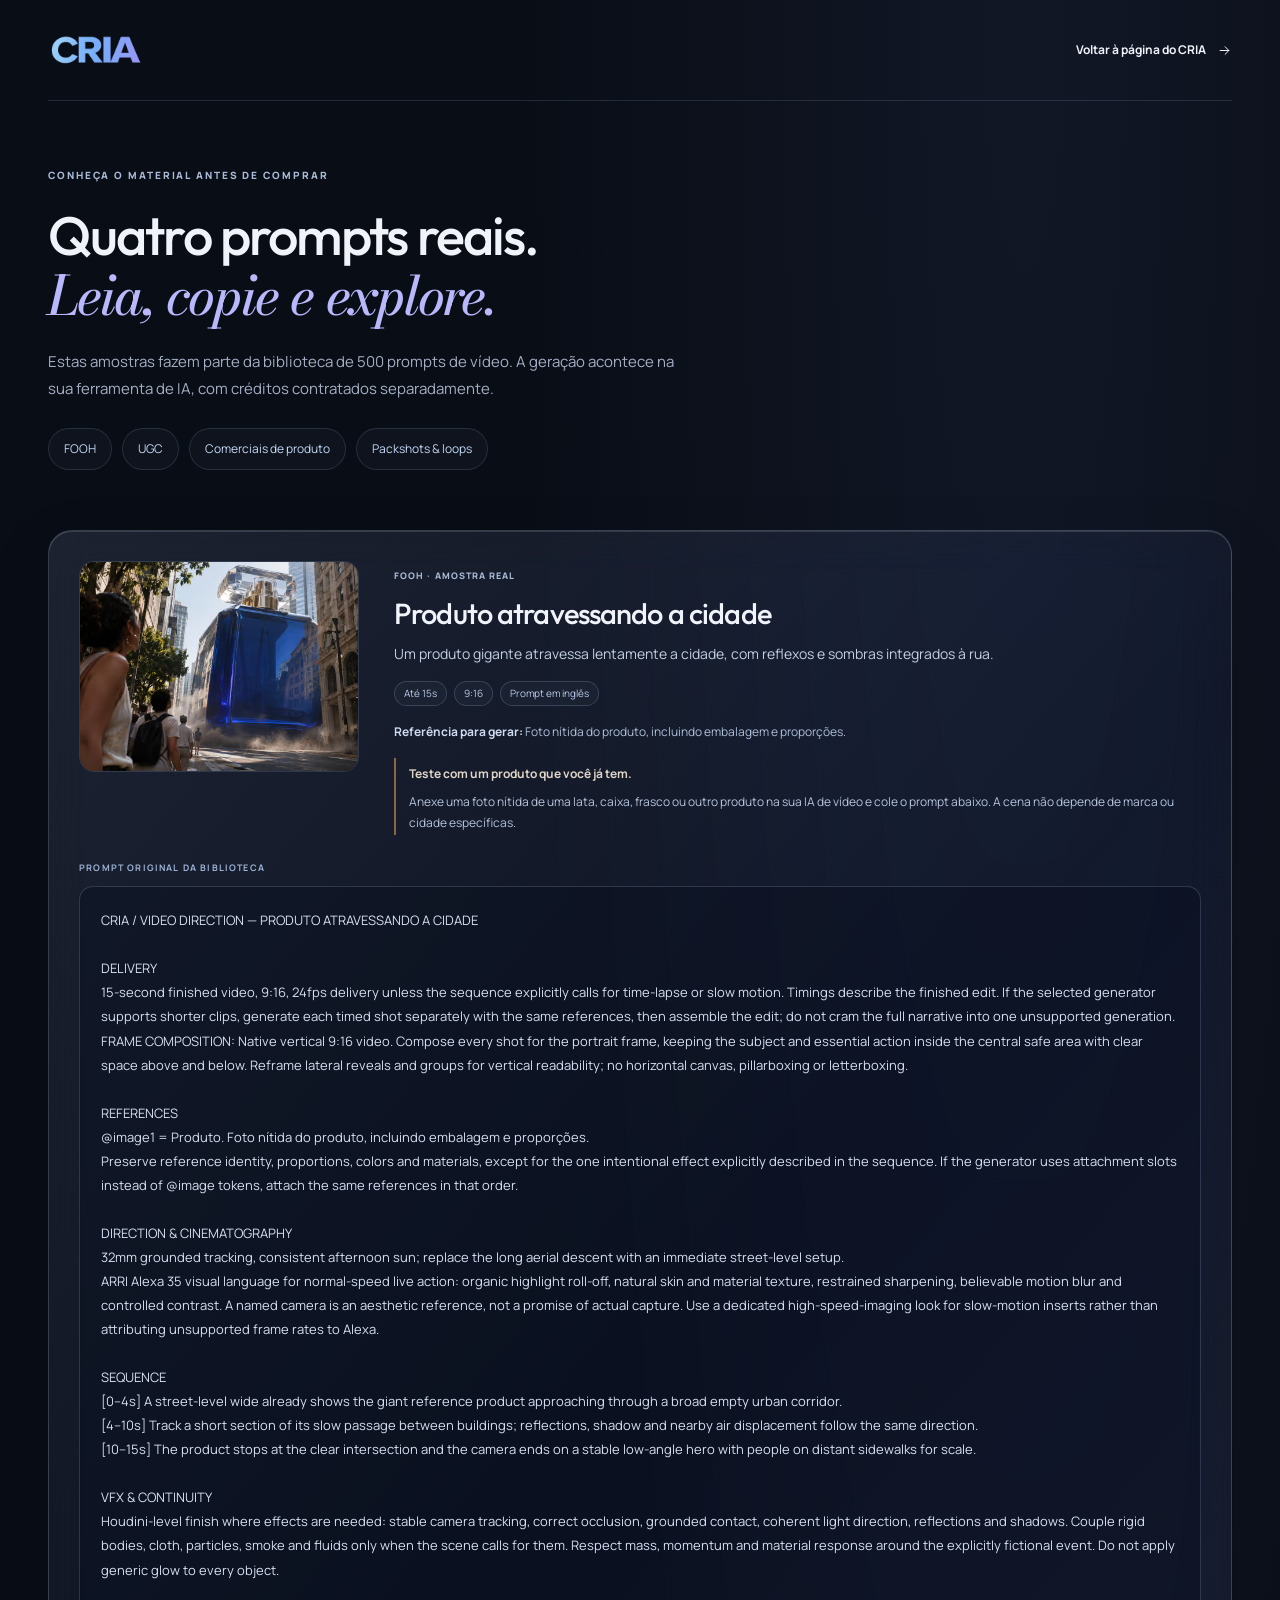
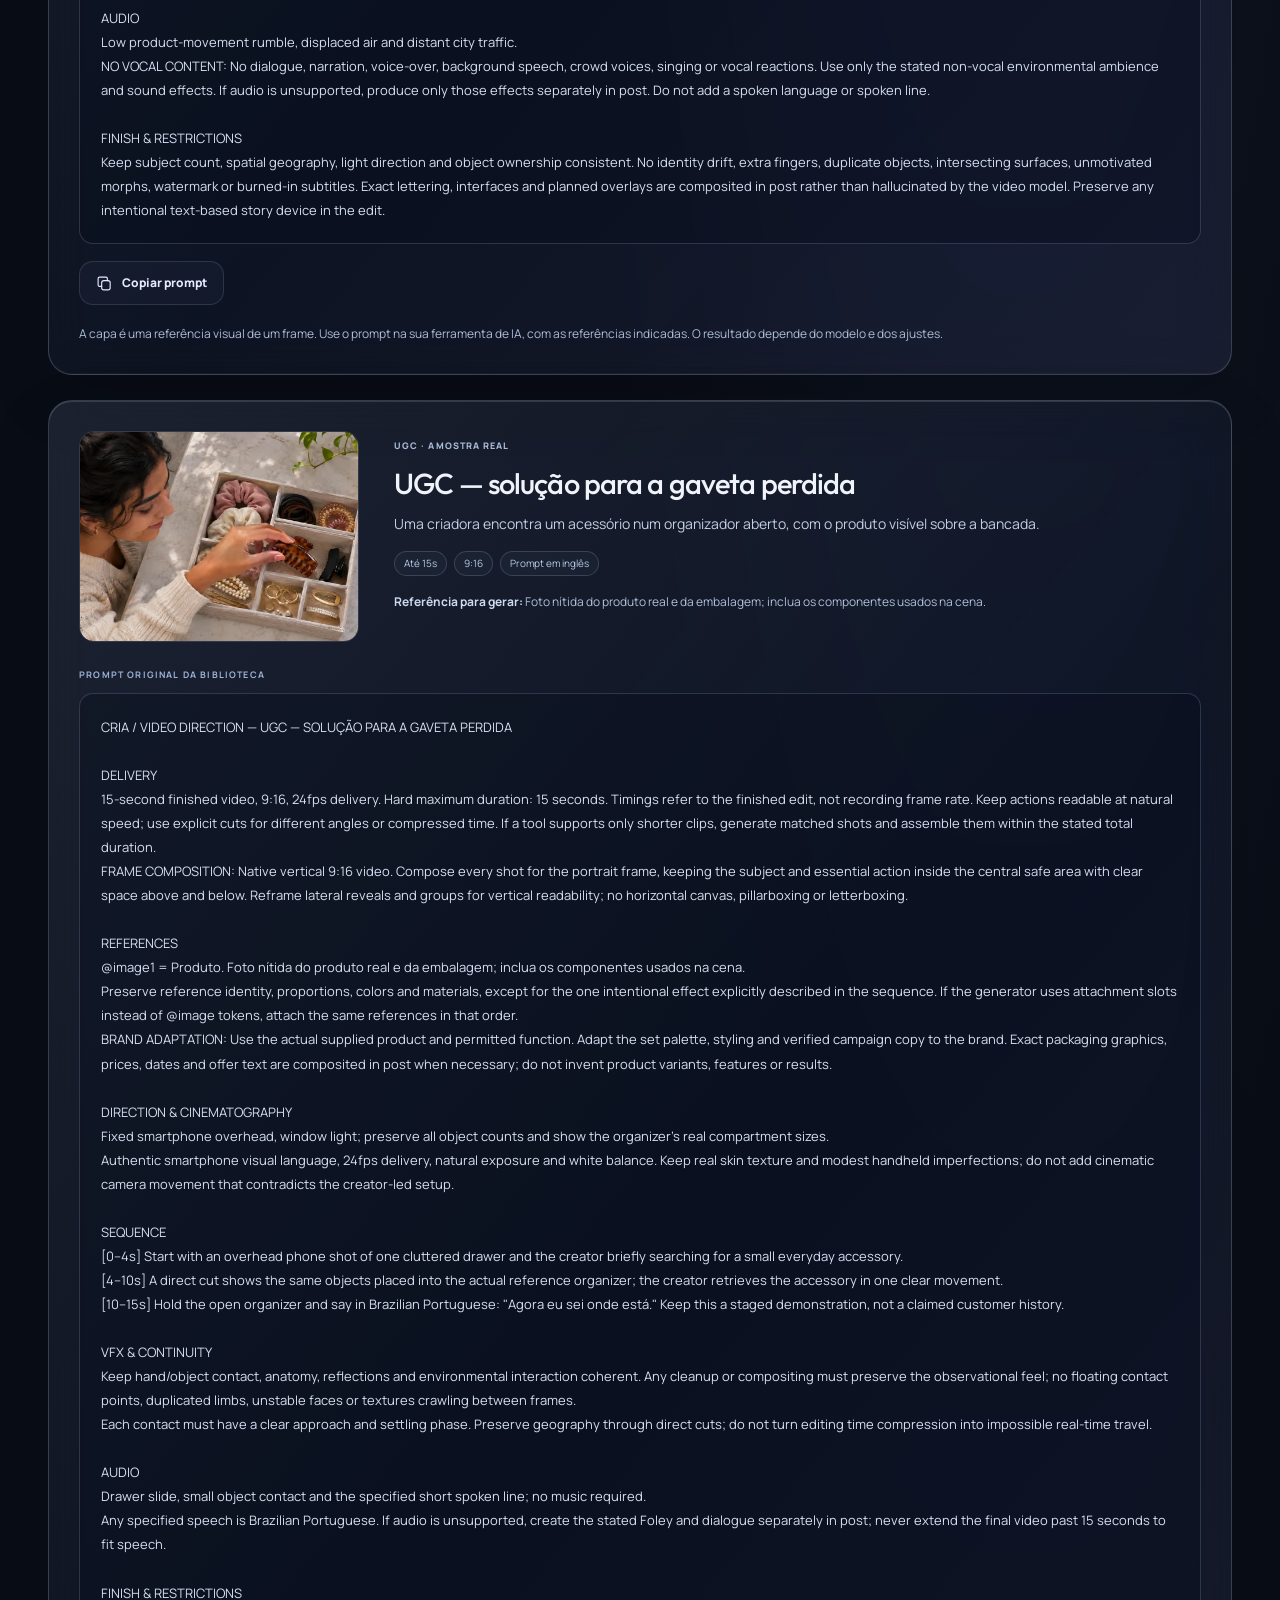
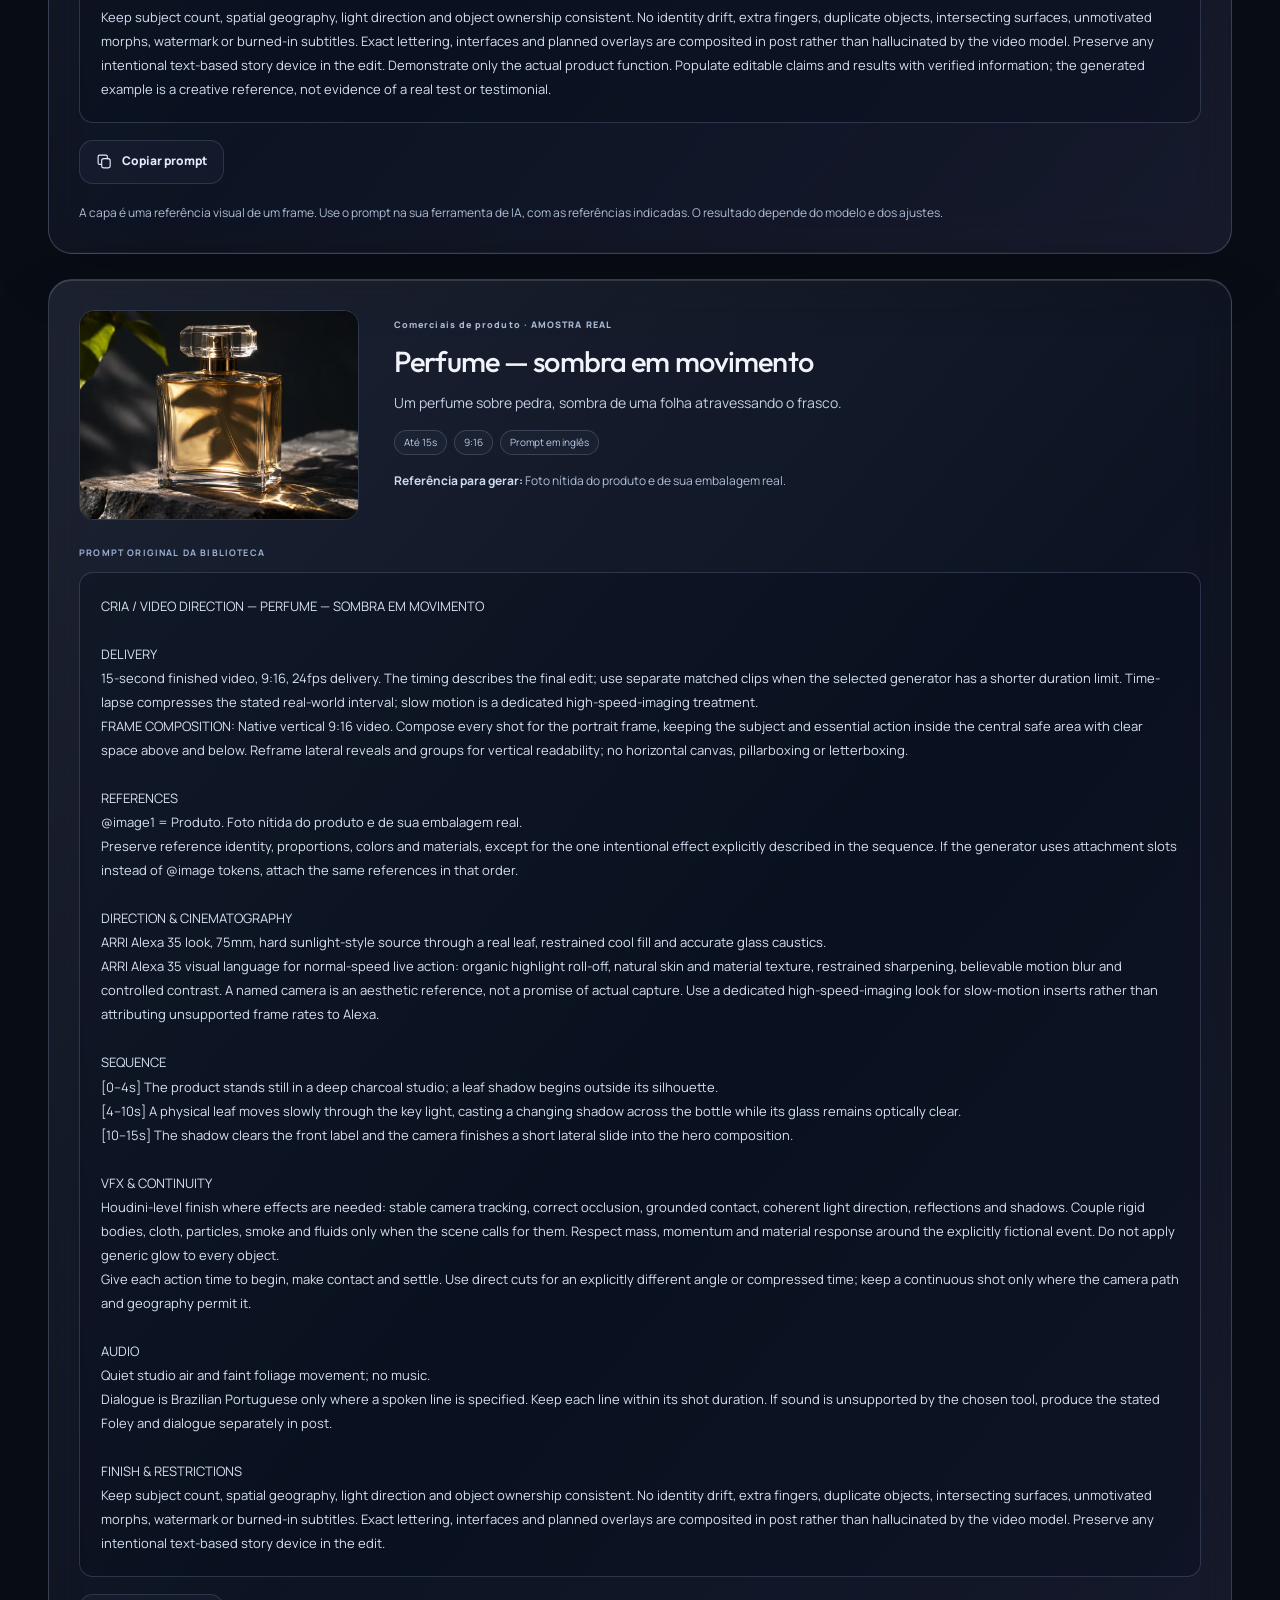
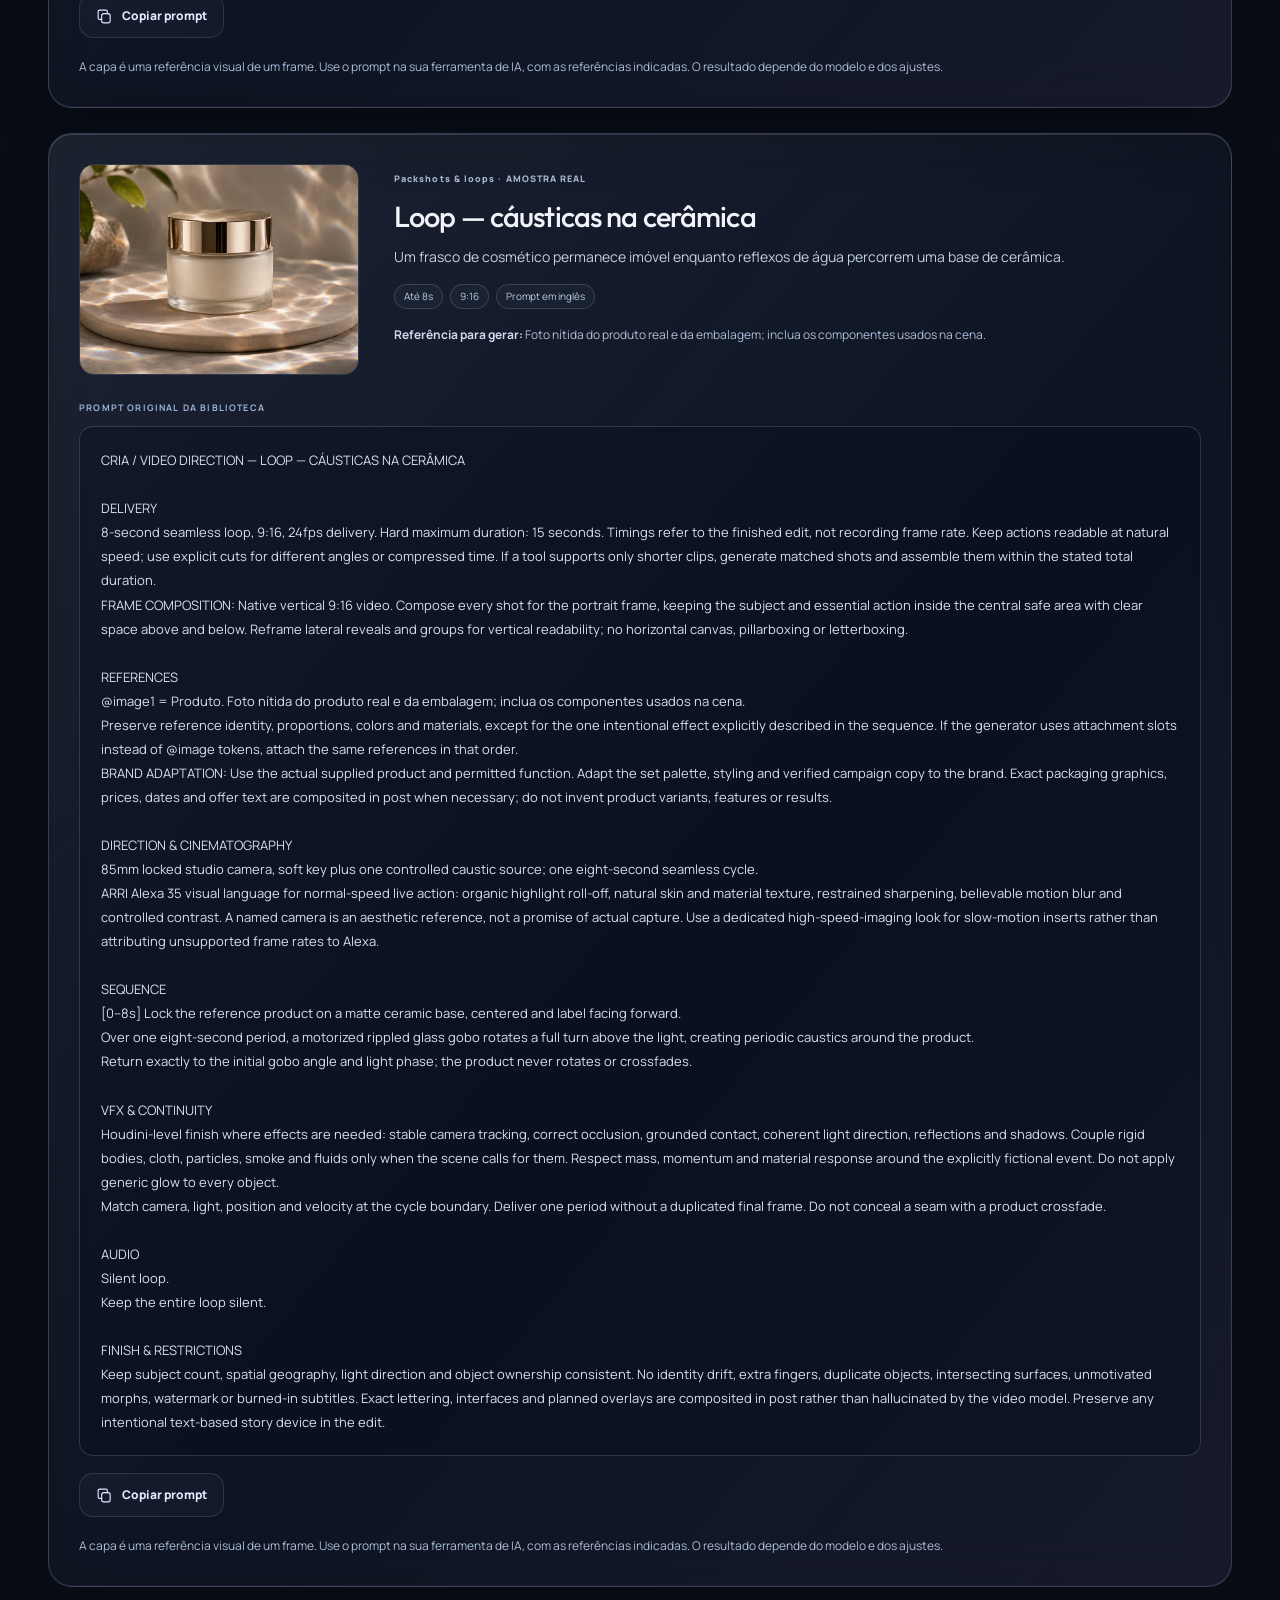
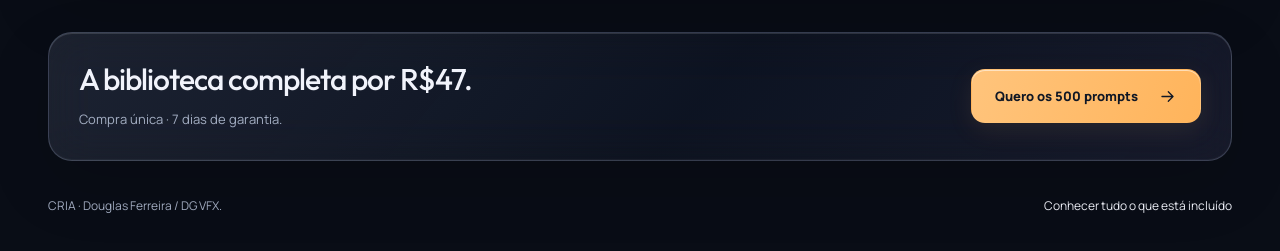
==== commit ad0910bf: "style: use a natural perfume reference for product commercials Replace the category image with the a" ====
--- a/amostras.html
+++ b/amostras.html
@@ -8,7 +8,7 @@
 <symbol id="i-shield" viewbox="0 0 24 24"><path d="m12 3 8 3v6c0 5-8 9-8 9s-8-4-8-9V6Z"></path><path d="m8 12 3 3 5-6"></path></symbol>
 <symbol id="i-copy" viewbox="0 0 24 24"><rect height="13" rx="3" width="12" x="8" y="8"></rect><path d="M16 8V5a2 2 0 0 0-2-2H5a2 2 0 0 0-2 2v9a2 2 0 0 0 2 2h3"></path></symbol>
 <symbol id="i-grid" viewbox="0 0 24 24"><rect height="7" rx="2" width="7" x="3" y="3"></rect><rect height="7" rx="2" width="7" x="14" y="3"></rect><rect height="7" rx="2" width="7" x="3" y="14"></rect><rect height="7" rx="2" width="7" x="14" y="14"></rect></symbol>
-</defs></svg><header class="samples-header container"><a class="logo" href="/"><img src="media/cria500/logo-cria.webp" width="112" height="42" alt="CRIA"></a><a class="text-link" href="/">Voltar à página do CRIA <svg class="icon" aria-hidden="true"><use href="#i-arrow"></use></svg></a></header><main class="container"><div class="samples-intro"><span class="eyebrow">CONHEÇA O MATERIAL ANTES DE COMPRAR</span><h1>Quatro prompts reais.<br><em>Leia, copie e explore.</em></h1><p>Estas amostras fazem parte da biblioteca de 500 prompts de vídeo. A geração acontece na sua ferramenta de IA, com créditos contratados separadamente.</p><nav class="sample-jump" aria-label="Escolher uma amostra"><a href="#cria-004">FOOH</a><a href="#cria-331">UGC</a><a href="#cria-022">Comerciais de produto</a><a href="#cria-366">Packshots &amp; loops</a></nav></div><article class="standalone-sample glass" id="cria-004"><div class="sample-overview"><picture class=""><source type="image/avif" srcset="media/cria500/cria-004.d0df132136.640.avif"><img src="media/cria500/cria-004.d0df132136.640.webp" alt="Frame de referência da cena Produto atravessando a cidade" width="640" height="427" loading="lazy" decoding="async"></picture><div><span class="eyebrow">FOOH · AMOSTRA REAL</span><h2 class="sample-title">Produto atravessando a cidade</h2><p class="sample-summary">Um produto gigante atravessa lentamente a cidade, com reflexos e sombras integrados à rua.</p><div class="sample-tags"><span>Até 15s</span><span>9:16</span><span>Prompt em inglês</span></div><p class="sample-reference"><strong>Referência para gerar:</strong> Foto nítida do produto, incluindo embalagem e proporções.</p><div class="sample-start"><strong>Teste com um produto que você já tem.</strong><p>Anexe uma foto nítida de uma lata, caixa, frasco ou outro produto na sua IA de vídeo e cole o prompt abaixo. A cena não depende de marca ou cidade específicas.</p></div></div></div><div class="sample-text-label">PROMPT ORIGINAL DA BIBLIOTECA</div><pre class="sample-prompt" tabindex="0" aria-label="Prompt completo em inglês">CRIA / VIDEO DIRECTION — PRODUTO ATRAVESSANDO A CIDADE
+</defs></svg><header class="samples-header container"><a class="logo" href="/"><img src="media/cria500/logo-cria.webp" width="112" height="42" alt="CRIA"></a><a class="text-link" href="/">Voltar à página do CRIA <svg class="icon" aria-hidden="true"><use href="#i-arrow"></use></svg></a></header><main class="container"><div class="samples-intro"><span class="eyebrow">CONHEÇA O MATERIAL ANTES DE COMPRAR</span><h1>Quatro prompts reais.<br><em>Leia, copie e explore.</em></h1><p>Estas amostras fazem parte da biblioteca de 500 prompts de vídeo. A geração acontece na sua ferramenta de IA, com créditos contratados separadamente.</p><nav class="sample-jump" aria-label="Escolher uma amostra"><a href="#cria-004">FOOH</a><a href="#cria-331">UGC</a><a href="#cria-166">Comerciais de produto</a><a href="#cria-366">Packshots &amp; loops</a></nav></div><article class="standalone-sample glass" id="cria-004"><div class="sample-overview"><picture class=""><source type="image/avif" srcset="media/cria500/cria-004.d0df132136.640.avif"><img src="media/cria500/cria-004.d0df132136.640.webp" alt="Frame de referência da cena Produto atravessando a cidade" width="640" height="427" loading="lazy" decoding="async"></picture><div><span class="eyebrow">FOOH · AMOSTRA REAL</span><h2 class="sample-title">Produto atravessando a cidade</h2><p class="sample-summary">Um produto gigante atravessa lentamente a cidade, com reflexos e sombras integrados à rua.</p><div class="sample-tags"><span>Até 15s</span><span>9:16</span><span>Prompt em inglês</span></div><p class="sample-reference"><strong>Referência para gerar:</strong> Foto nítida do produto, incluindo embalagem e proporções.</p><div class="sample-start"><strong>Teste com um produto que você já tem.</strong><p>Anexe uma foto nítida de uma lata, caixa, frasco ou outro produto na sua IA de vídeo e cole o prompt abaixo. A cena não depende de marca ou cidade específicas.</p></div></div></div><div class="sample-text-label">PROMPT ORIGINAL DA BIBLIOTECA</div><pre class="sample-prompt" tabindex="0" aria-label="Prompt completo em inglês">CRIA / VIDEO DIRECTION — PRODUTO ATRAVESSANDO A CIDADE
 
 DELIVERY
 15-second finished video, 9:16, 24fps delivery unless the sequence explicitly calls for time-lapse or slow motion. Timings describe the finished edit. If the selected generator supports shorter clips, generate each timed shot separately with the same references, then assemble the edit; do not cram the full narrative into one unsupported generation.
@@ -64,31 +64,32 @@
 Any specified speech is Brazilian Portuguese. If audio is unsupported, create the stated Foley and dialogue separately in post; never extend the final video past 15 seconds to fit speech.
 
 FINISH &amp; RESTRICTIONS
-Keep subject count, spatial geography, light direction and object ownership consistent. No identity drift, extra fingers, duplicate objects, intersecting surfaces, unmotivated morphs, watermark or burned-in subtitles. Exact lettering, interfaces and planned overlays are composited in post rather than hallucinated by the video model. Preserve any intentional text-based story device in the edit. Demonstrate only the actual product function. Populate editable claims and results with verified information; the generated example is a creative reference, not evidence of a real test or testimonial.</pre><div class="sample-tools"><button class="button secondary sample-copy" type="button" hidden><svg class="icon" aria-hidden="true"><use href="#i-copy"></use></svg> Copiar prompt</button><span class="sample-copy-status" role="status" aria-live="polite"></span></div><p class="sample-note">A capa é uma referência visual de um frame. Use o prompt na sua ferramenta de IA, com as referências indicadas. O resultado depende do modelo e dos ajustes.</p></article><article class="standalone-sample glass" id="cria-022"><div class="sample-overview"><picture class=""><source type="image/avif" srcset="media/cria500/cria-022.594b2132ac.640.avif"><img src="media/cria500/cria-022.594b2132ac.640.webp" alt="Frame de referência da cena Ingredientes em órbita" width="640" height="427" loading="lazy" decoding="async"></picture><div><span class="eyebrow">Comerciais de produto · AMOSTRA REAL</span><h2 class="sample-title">Ingredientes em órbita</h2><p class="sample-summary">Frutas e folhas suspensas ao redor de uma garrafa em estúdio, luz posterior.</p><div class="sample-tags"><span>Até 15s</span><span>9:16</span><span>Prompt em inglês</span></div><p class="sample-reference"><strong>Referência para gerar:</strong> Foto nítida do produto, incluindo embalagem e proporções.</p></div></div><div class="sample-text-label">PROMPT ORIGINAL DA BIBLIOTECA</div><pre class="sample-prompt" tabindex="0" aria-label="Prompt completo em inglês">CRIA / VIDEO DIRECTION — INGREDIENTES EM ÓRBITA
+Keep subject count, spatial geography, light direction and object ownership consistent. No identity drift, extra fingers, duplicate objects, intersecting surfaces, unmotivated morphs, watermark or burned-in subtitles. Exact lettering, interfaces and planned overlays are composited in post rather than hallucinated by the video model. Preserve any intentional text-based story device in the edit. Demonstrate only the actual product function. Populate editable claims and results with verified information; the generated example is a creative reference, not evidence of a real test or testimonial.</pre><div class="sample-tools"><button class="button secondary sample-copy" type="button" hidden><svg class="icon" aria-hidden="true"><use href="#i-copy"></use></svg> Copiar prompt</button><span class="sample-copy-status" role="status" aria-live="polite"></span></div><p class="sample-note">A capa é uma referência visual de um frame. Use o prompt na sua ferramenta de IA, com as referências indicadas. O resultado depende do modelo e dos ajustes.</p></article><article class="standalone-sample glass" id="cria-166"><div class="sample-overview"><picture class=""><source type="image/avif" srcset="media/cria500/cria-166.db54a3c0e9.640.avif"><img src="media/cria500/cria-166.db54a3c0e9.640.webp" alt="Frame de referência da cena Perfume — sombra em movimento" width="640" height="427" loading="lazy" decoding="async"></picture><div><span class="eyebrow">Comerciais de produto · AMOSTRA REAL</span><h2 class="sample-title">Perfume — sombra em movimento</h2><p class="sample-summary">Um perfume sobre pedra, sombra de uma folha atravessando o frasco.</p><div class="sample-tags"><span>Até 15s</span><span>9:16</span><span>Prompt em inglês</span></div><p class="sample-reference"><strong>Referência para gerar:</strong> Foto nítida do produto e de sua embalagem real.</p></div></div><div class="sample-text-label">PROMPT ORIGINAL DA BIBLIOTECA</div><pre class="sample-prompt" tabindex="0" aria-label="Prompt completo em inglês">CRIA / VIDEO DIRECTION — PERFUME — SOMBRA EM MOVIMENTO
 
 DELIVERY
-15-second finished video, 9:16, 24fps delivery unless the sequence explicitly calls for time-lapse or slow motion. Timings describe the finished edit. If the selected generator supports shorter clips, generate each timed shot separately with the same references, then assemble the edit; do not cram the full narrative into one unsupported generation.
+15-second finished video, 9:16, 24fps delivery. The timing describes the final edit; use separate matched clips when the selected generator has a shorter duration limit. Time-lapse compresses the stated real-world interval; slow motion is a dedicated high-speed-imaging treatment.
 FRAME COMPOSITION: Native vertical 9:16 video. Compose every shot for the portrait frame, keeping the subject and essential action inside the central safe area with clear space above and below. Reframe lateral reveals and groups for vertical readability; no horizontal canvas, pillarboxing or letterboxing.
 
 REFERENCES
-@image1 = Produto. Foto nítida do produto, incluindo embalagem e proporções.
+@image1 = Produto. Foto nítida do produto e de sua embalagem real.
 Preserve reference identity, proportions, colors and materials, except for the one intentional effect explicitly described in the sequence. If the generator uses attachment slots instead of @image tokens, attach the same references in that order.
 
 DIRECTION &amp; CINEMATOGRAPHY
-75mm short push, soft studio key; explicitly fictional assembly effect, stable three-element count and coherent occlusion.
+ARRI Alexa 35 look, 75mm, hard sunlight-style source through a real leaf, restrained cool fill and accurate glass caustics.
 ARRI Alexa 35 visual language for normal-speed live action: organic highlight roll-off, natural skin and material texture, restrained sharpening, believable motion blur and controlled contrast. A named camera is an aesthetic reference, not a promise of actual capture. Use a dedicated high-speed-imaging look for slow-motion inserts rather than attributing unsupported frame rates to Alexa.
 
 SEQUENCE
-[0–4s] The reference product stands centered with three verified ingredient or material elements suspended around it.
-[4–10s] The three elements follow separate deliberate inward VFX paths, disappearing behind the product silhouette rather than passing visibly through its label.
-[10–15s] The product remains intact in a clean final hero as the last particle settles; do not imply an ingredient absent from its real specification.
+[0–4s] The product stands still in a deep charcoal studio; a leaf shadow begins outside its silhouette.
+[4–10s] A physical leaf moves slowly through the key light, casting a changing shadow across the bottle while its glass remains optically clear.
+[10–15s] The shadow clears the front label and the camera finishes a short lateral slide into the hero composition.
 
 VFX &amp; CONTINUITY
 Houdini-level finish where effects are needed: stable camera tracking, correct occlusion, grounded contact, coherent light direction, reflections and shadows. Couple rigid bodies, cloth, particles, smoke and fluids only when the scene calls for them. Respect mass, momentum and material response around the explicitly fictional event. Do not apply generic glow to every object.
+Give each action time to begin, make contact and settle. Use direct cuts for an explicitly different angle or compressed time; keep a continuous shot only where the camera path and geography permit it.
 
 AUDIO
-Three restrained material movement accents and a quiet final tonal resolution.
-If the chosen tool cannot generate usable audio, produce these layers in post. Any specified spoken lines remain natural Brazilian Portuguese and must fit their shot duration.
+Quiet studio air and faint foliage movement; no music.
+Dialogue is Brazilian Portuguese only where a spoken line is specified. Keep each line within its shot duration. If sound is unsupported by the chosen tool, produce the stated Foley and dialogue separately in post.
 
 FINISH &amp; RESTRICTIONS
 Keep subject count, spatial geography, light direction and object ownership consistent. No identity drift, extra fingers, duplicate objects, intersecting surfaces, unmotivated morphs, watermark or burned-in subtitles. Exact lettering, interfaces and planned overlays are composited in post rather than hallucinated by the video model. Preserve any intentional text-based story device in the edit.</pre><div class="sample-tools"><button class="button secondary sample-copy" type="button" hidden><svg class="icon" aria-hidden="true"><use href="#i-copy"></use></svg> Copiar prompt</button><span class="sample-copy-status" role="status" aria-live="polite"></span></div><p class="sample-note">A capa é uma referência visual de um frame. Use o prompt na sua ferramenta de IA, com as referências indicadas. O resultado depende do modelo e dos ajustes.</p></article><article class="standalone-sample glass" id="cria-366"><div class="sample-overview"><picture class=""><source type="image/avif" srcset="media/cria500/cria-366.b77b5d6d0d.640.avif"><img src="media/cria500/cria-366.b77b5d6d0d.640.webp" alt="Frame de referência da cena Loop — cáusticas na cerâmica" width="640" height="427" loading="lazy" decoding="async"></picture><div><span class="eyebrow">Packshots &amp; loops · AMOSTRA REAL</span><h2 class="sample-title">Loop — cáusticas na cerâmica</h2><p class="sample-summary">Um frasco de cosmético permanece imóvel enquanto reflexos de água percorrem uma base de cerâmica.</p><div class="sample-tags"><span>Até 8s</span><span>9:16</span><span>Prompt em inglês</span></div><p class="sample-reference"><strong>Referência para gerar:</strong> Foto nítida do produto real e da embalagem; inclua os componentes usados na cena.</p></div></div><div class="sample-text-label">PROMPT ORIGINAL DA BIBLIOTECA</div><pre class="sample-prompt" tabindex="0" aria-label="Prompt completo em inglês">CRIA / VIDEO DIRECTION — LOOP — CÁUSTICAS NA CERÂMICA
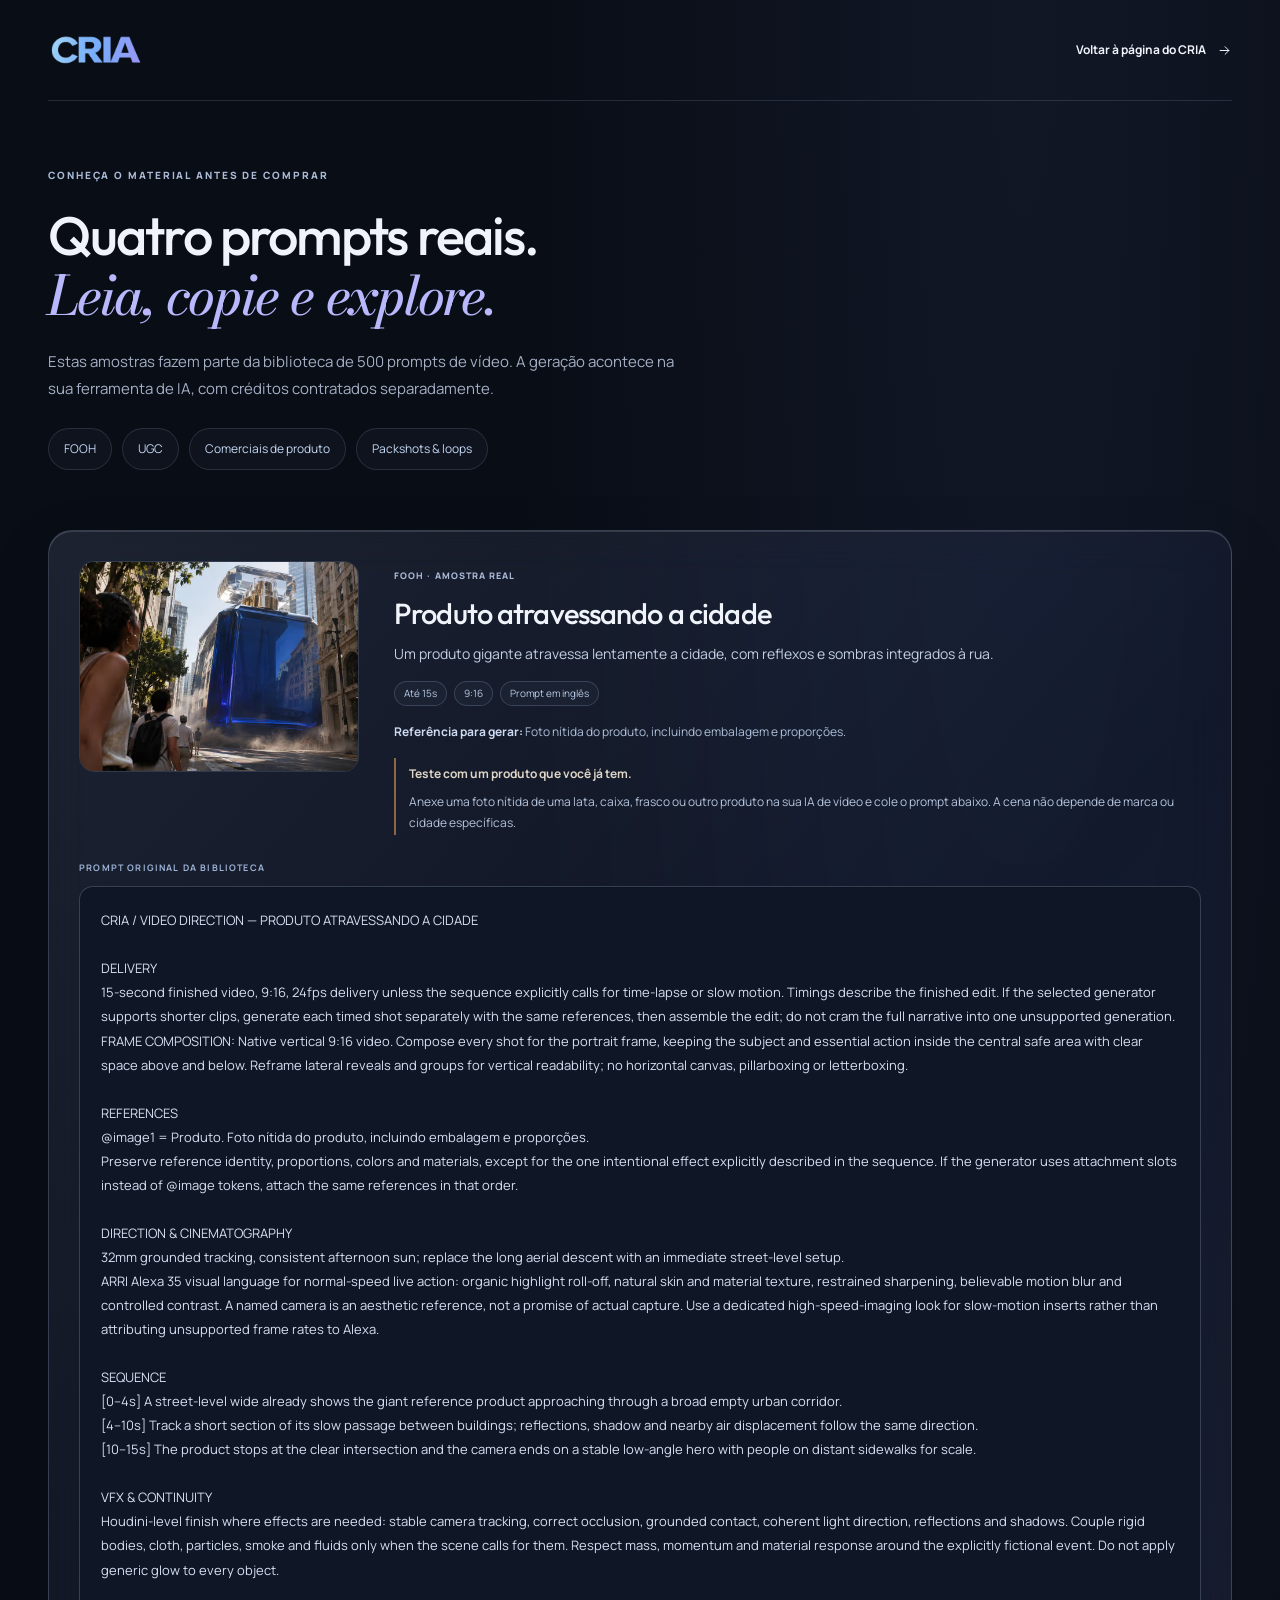
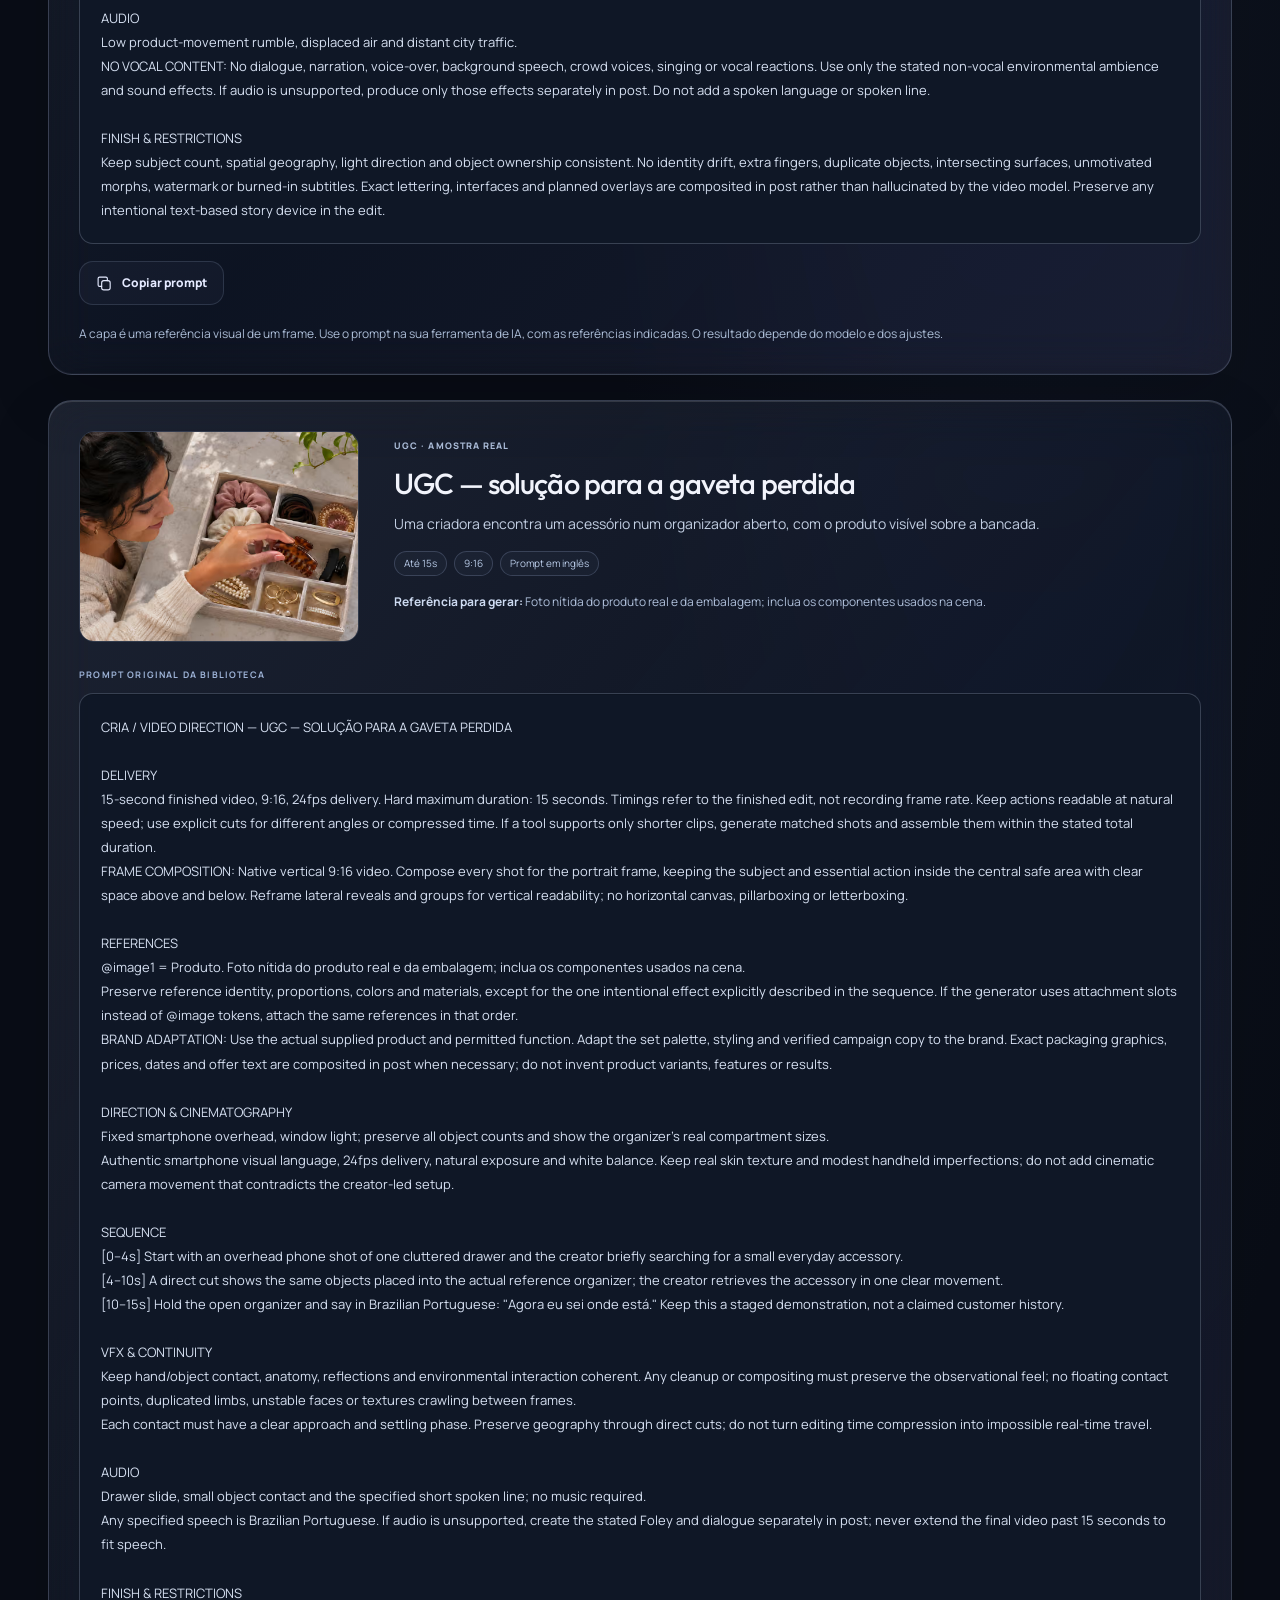
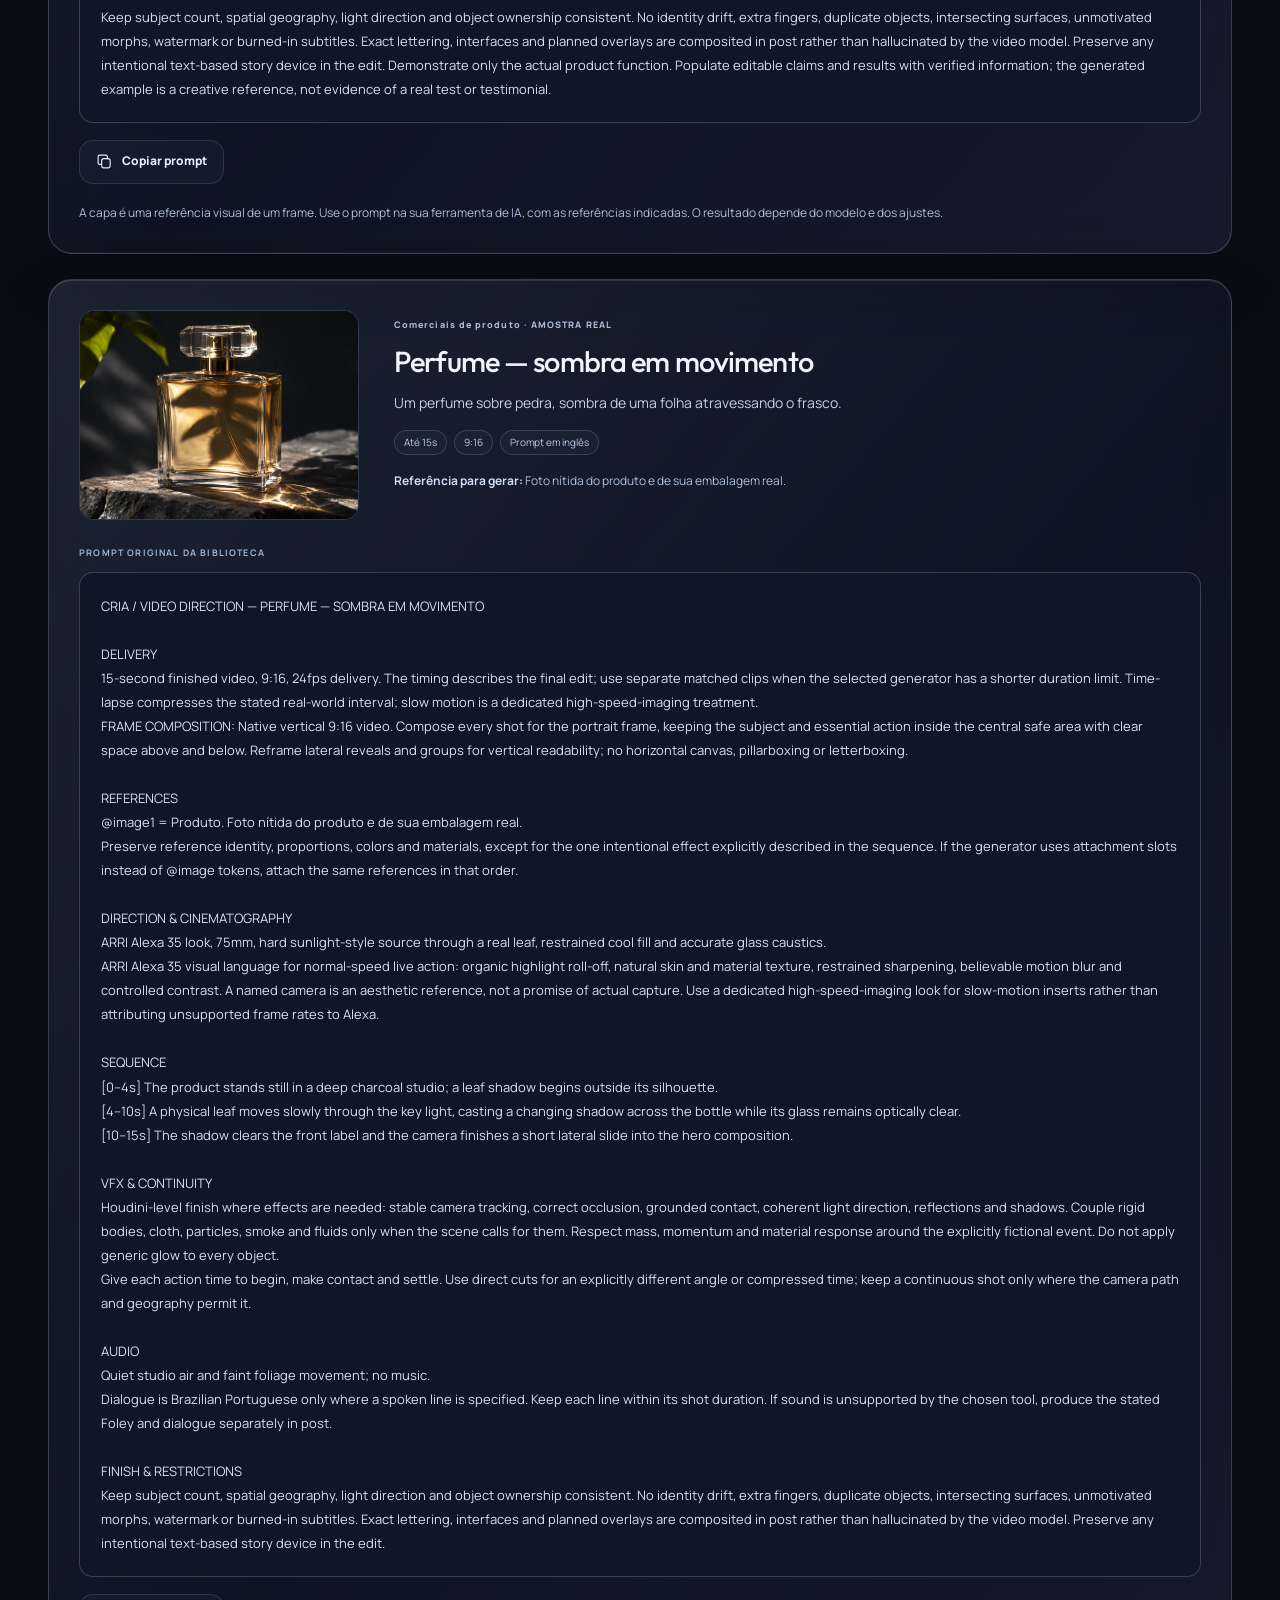
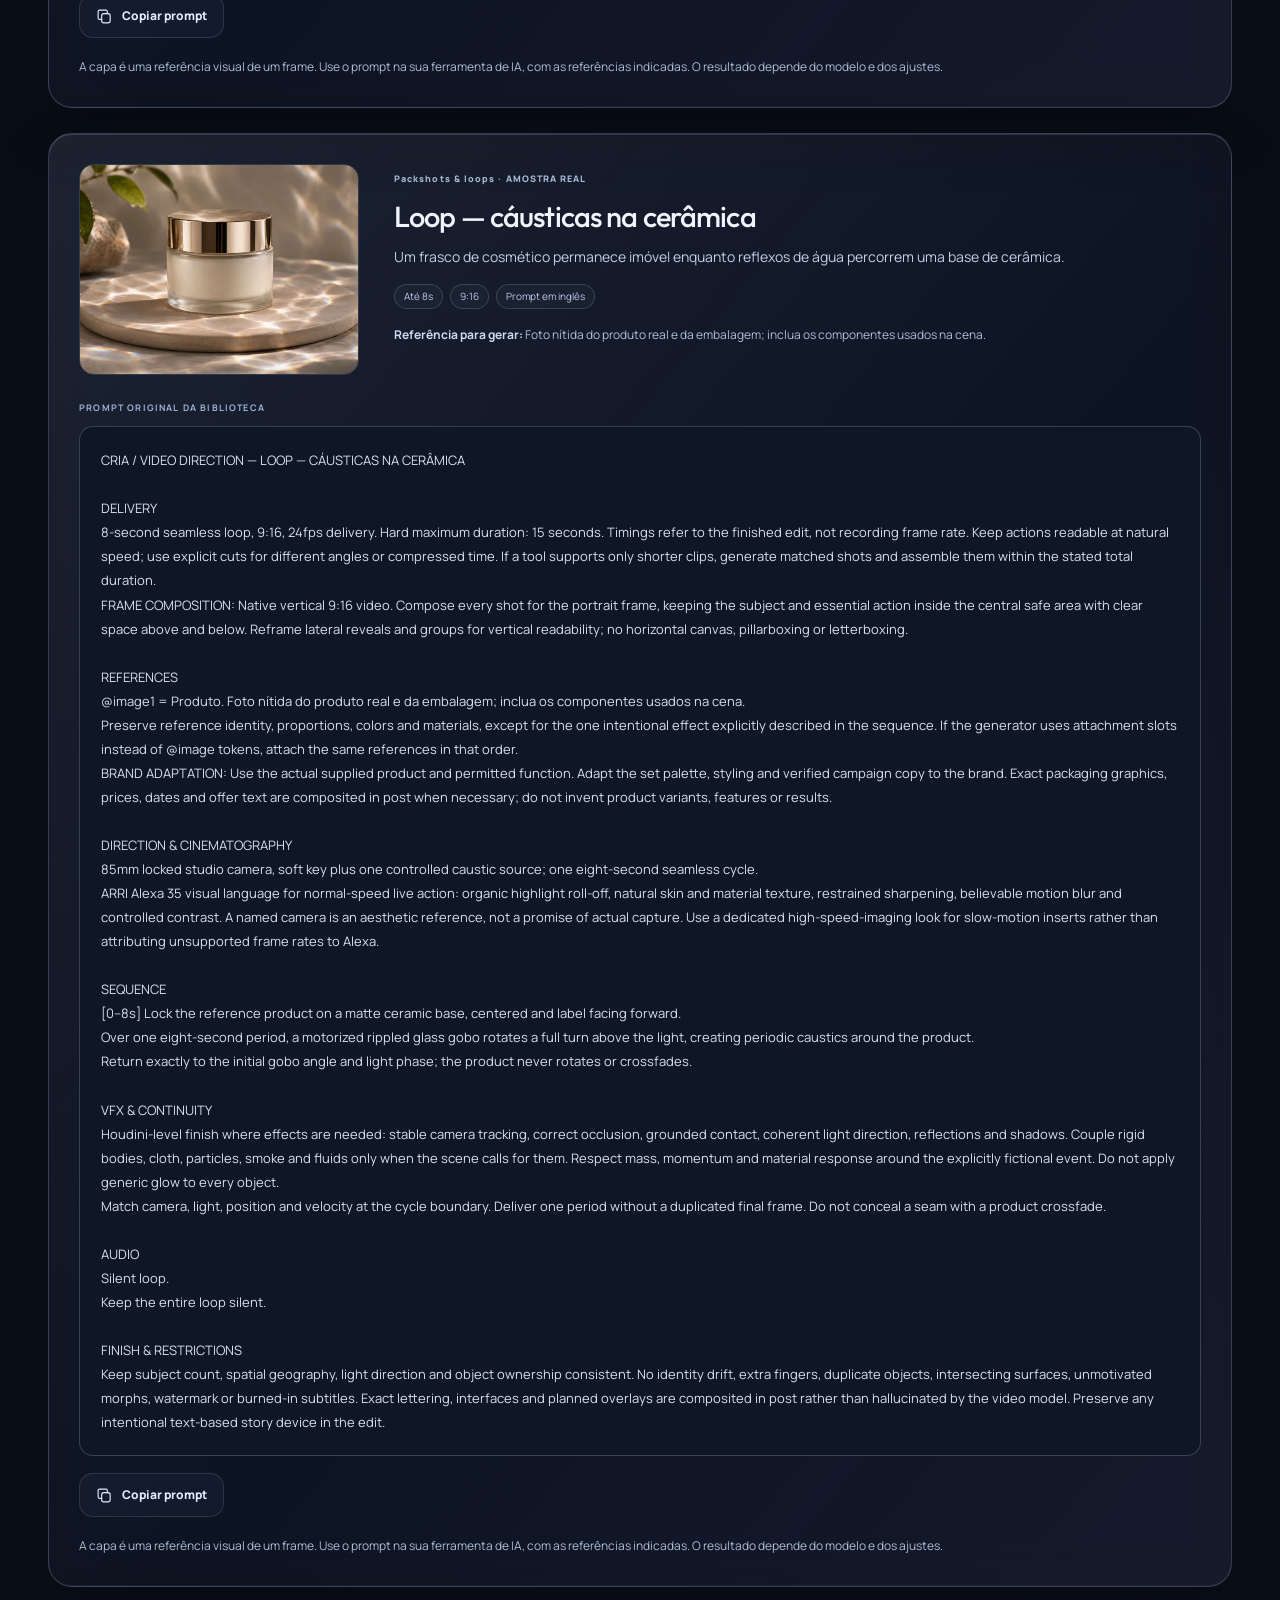
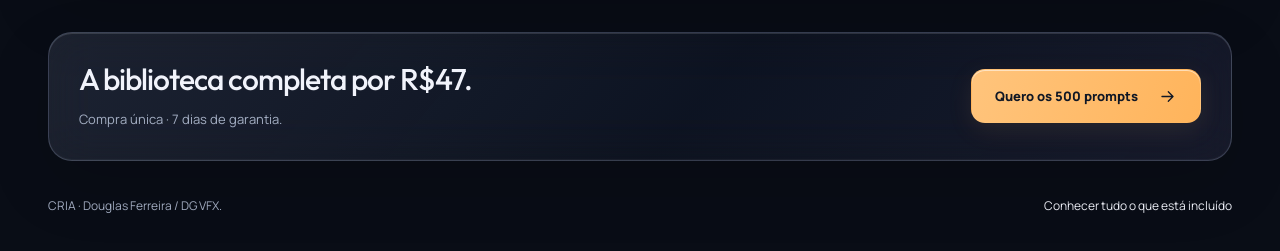
==== commit 79bc1f8c: "style: refine CRIA hierarchy, photography and glass surfaces Balance the hero type, expose more cate" ====
--- a/amostras.html
+++ b/amostras.html
@@ -1,4 +1,4 @@
-<!doctype html><html lang="pt-BR"><head><meta charset="utf-8"><meta name="viewport" content="width=device-width,initial-scale=1"><title>Amostras reais de prompts de vídeo — CRIA</title><meta name="robots" content="noindex,follow"><meta name="theme-color" content="#090d16"><link rel="icon" href="favicon.svg" type="image/svg+xml"><link rel="stylesheet" href="styles.min.css?v=500.3"><script src="sample-ui.min.js?v=500.3" defer></script></head><body class="samples-page"><svg aria-hidden="true" class="sprite" xmlns="http://www.w3.org/2000/svg"><defs>
+<!doctype html><html lang="pt-BR"><head><meta charset="utf-8"><meta name="viewport" content="width=device-width,initial-scale=1"><title>Amostras reais de prompts de vídeo — CRIA</title><meta name="robots" content="noindex,follow"><meta name="theme-color" content="#090d16"><link rel="icon" href="favicon.svg" type="image/svg+xml"><link rel="stylesheet" href="styles.min.css?v=500.4"><script src="sample-ui.min.js?v=500.3" defer></script></head><body class="samples-page"><svg aria-hidden="true" class="sprite" xmlns="http://www.w3.org/2000/svg"><defs>
 <symbol id="i-arrow" viewbox="0 0 24 24"><path d="M5 12h14m-6-6 6 6-6 6"></path></symbol>
 <symbol id="i-play" viewbox="0 0 24 24"><path d="m9 5 11 7-11 7Z"></path></symbol>
 <symbol id="i-check" viewbox="0 0 24 24"><path d="m5 12 4 4L19 6"></path></symbol>
--- a/styles.min.css
+++ b/styles.min.css
@@ -1 +1 @@
-@font-face{font-family:Bodoni Moda;font-style:italic;font-weight:500;font-display:swap;src:url(media/fonts/bodoni-moda.af6bca11.woff2) format("woff2");unicode-range:U+0000-00FF,U+0131,U+0152-0153,U+02BB-02BC,U+02C6,U+02DA,U+02DC,U+0304,U+0308,U+0329,U+2000-206F,U+20AC,U+2122,U+2191,U+2193,U+2212,U+2215,U+FEFF,U+FFFD}@font-face{font-family:Manrope;font-style:normal;font-weight:400 800;font-display:swap;src:url(media/fonts/manrope.8c2def02.woff2) format("woff2");unicode-range:U+0000-00FF,U+0131,U+0152-0153,U+02BB-02BC,U+02C6,U+02DA,U+02DC,U+0304,U+0308,U+0329,U+2000-206F,U+20AC,U+2122,U+2191,U+2193,U+2212,U+2215,U+FEFF,U+FFFD}@font-face{font-family:Outfit;font-style:normal;font-weight:400 700;font-display:swap;src:url(media/fonts/outfit.6c18d579.woff2) format("woff2");unicode-range:U+0000-00FF,U+0131,U+0152-0153,U+02BB-02BC,U+02C6,U+02DA,U+02DC,U+0304,U+0308,U+0329,U+2000-206F,U+20AC,U+2122,U+2191,U+2193,U+2212,U+2215,U+FEFF,U+FFFD}:root{color-scheme:dark;--bg:#090d16;--panel:#151c2a;--text:#f1f3fb;--muted:#a5afc4;--faint:#8090ac;--line:rgba(190,207,241,.15);--blue:#94cfff;--lilac:#b4a5fa;--radius:26px;--ease:cubic-bezier(.16,1,.3,1);font-family:Manrope,Arial,sans-serif;font-synthesis:none;scroll-behavior:smooth;scroll-padding-top:100px}*,*:before,*:after{box-sizing:border-box}body{margin:0;background:var(--bg);color:var(--text);font-size:15px;line-height:1.7;-webkit-font-smoothing:antialiased}button,input{font:inherit}a{color:inherit;text-decoration:none}button{cursor:pointer}button:disabled{cursor:wait;opacity:.65}img,video{max-width:100%;display:block}picture{display:block}img{height:auto}h1,h2,h3,p{margin:0}h1,h2,h3{font-family:Outfit,Arial,sans-serif;font-weight:500;line-height:1.08;letter-spacing:-.035em}h1{font-size:clamp(48px,5vw,76px)}h2{font-size:clamp(40px,4.2vw,62px)}h3{font-size:24px}em{font-family:Bodoni Moda,Georgia,serif;font-weight:500;color:#b9b8fc;letter-spacing:-.035em}p{color:var(--muted)}ul,dl{margin:0;padding:0;list-style:none}dd{margin:0}[hidden]{display:none!important}.container{width:min(1280px,calc(100% - 96px));margin-inline:auto}.section{padding-block:112px;scroll-margin-top:0}.icon{width:22px;height:22px;flex:none;fill:none;stroke:currentColor;stroke-width:1.6;stroke-linecap:round;stroke-linejoin:round}.sprite{position:absolute;width:0;height:0;overflow:hidden}.eyebrow{display:inline-flex;align-items:center;gap:10px;font-size:10px;letter-spacing:.19em;font-weight:800;color:#aabbd7;line-height:1.5}.glass{border:1px solid rgba(205,218,255,.2);background:linear-gradient(130deg,#d0e0ff1b,#727dac0f 55%,#aba5ea17);box-shadow:inset 0 1px #ffffff21,inset 0 -1px #dbe1ff0a,0 24px 64px #0002;backdrop-filter:blur(22px) saturate(140%);-webkit-backdrop-filter:blur(22px) saturate(140%)}:focus-visible{outline:2px solid var(--blue);outline-offset:5px;border-radius:5px}::selection{background:#8d9cdd;color:#090d16}.skip-link{position:fixed;top:12px;left:16px;padding:12px 20px;background:var(--blue);color:#0c1322;z-index:100;transform:translateY(-150%)}.skip-link:focus{transform:none}.button{display:inline-flex;align-items:center;justify-content:center;gap:20px;min-height:54px;padding:15px 23px;border:1px solid transparent;border-radius:14px;font-size:13px;font-weight:800;line-height:1.4;transition:transform .45s var(--ease),background .3s,box-shadow .4s,border-color .3s;white-space:normal}.button .icon{width:19px;height:19px;transition:transform .45s var(--ease)}.primary{color:#0c1830;background:linear-gradient(110deg,#abdfff,#aeb9ff);box-shadow:inset 0 1px #fff8,0 7px 26px #8caafa18}.secondary{color:#e5eaff;background:#b4c9ff0a;border-color:var(--line)}.text-link{display:inline-flex;align-items:center;gap:11px;font-size:12px;font-weight:700;min-height:44px}.text-link .icon{width:15px;height:15px}.micro,.small-note{font-size:11px;line-height:1.7;color:#94a2bd}.quiet-label{font-size:9px;letter-spacing:.12em;font-weight:700;color:#95a4bd}.pill{font-size:8px;letter-spacing:.1em;font-weight:800;padding:7px 10px;border:1px solid var(--line);border-radius:100px;background:#b3c4ff0a}.section-heading{display:flex;justify-content:space-between;align-items:flex-end;gap:70px;margin-bottom:44px}.section-heading .eyebrow,.library-intro .eyebrow{margin-bottom:20px}.section-intro{max-width:360px;font-size:14px;line-height:1.8}.section-intro .quiet-label{display:block;margin-top:20px}.site-header{position:absolute;inset:0 0 auto;z-index:20;border-bottom:1px solid #c2d6ff0e}.header-inner{display:flex;align-items:center;gap:30px;min-height:98px}.logo{display:inline-flex;flex-shrink:0}.logo img{width:98px;height:auto}.site-nav{display:flex;align-items:center;gap:28px;margin-left:auto}.site-nav a{font-size:11px;font-weight:600;color:#b9c3d8;padding-block:12px;transition:color .25s}.site-nav .member-link{color:#d7dcf0;margin-left:15px}.member-link span{margin-left:6px;color:var(--blue)}.header-cta{min-height:42px;padding:11px 17px;font-size:11px;border-radius:11px;gap:16px}.header-cta .icon{width:16px;height:16px}.menu-toggle{display:none}.hero{position:relative;overflow:hidden;padding-top:98px;background:radial-gradient(ellipse at 78% 16%,#2631526b,transparent 52%),linear-gradient(135deg,#0b101c,#090d16 66%)}.hero-glow{position:absolute;width:600px;height:600px;right:-90px;top:0;background:radial-gradient(circle,#7e9bfa16,transparent 65%);pointer-events:none}.hero-grid{position:relative;display:grid;grid-template-columns:1fr 1.14fr;align-items:center;gap:44px;padding-top:90px;padding-bottom:74px;min-height:680px}.hero-copy{position:relative;z-index:2}.hero-copy .eyebrow{font-size:9px;letter-spacing:.15em;margin-bottom:24px}.status-dot{width:6px;height:6px;background:var(--blue);border-radius:50%;box-shadow:0 0 13px #8ebdff88}.hero h1{font-size:clamp(44px,4.9vw,72px);letter-spacing:-.048em;line-height:1.07}.hero h1 em{display:inline-block;line-height:1.1}.hero-description{max-width:425px;margin-top:26px;font-size:14px;line-height:1.85}.hero-actions{display:flex;align-items:center;gap:22px;margin-top:30px}.hero-actions .button{padding-inline:20px;gap:22px;font-size:12px}.hero-actions .text-link{font-size:11px}.hero-terms{display:flex;gap:22px;align-items:center;margin-top:24px;font-size:10px;color:#abb7ce}.hero-terms span{display:flex;align-items:center;gap:7px}.hero-terms strong{color:#ecf0ff;font-size:14px}.hero-terms .icon{width:14px;height:14px;color:#a8bbde}.hero .micro{font-size:9px;margin-top:9px;color:#8d9bb3}.hero-stage{position:relative;min-width:0;padding:8px 0 35px;perspective:1500px}.library-window{border-radius:18px;overflow:hidden;transform:rotateY(-8deg) rotate(1deg);animation:workspace-float 8s ease-in-out infinite;position:relative;z-index:2;box-shadow:0 35px 80px #0007,0 0 85px #8991e60a}.window-bar{display:flex;align-items:center;justify-content:space-between;padding:11px 13px;gap:12px;background:linear-gradient(110deg,#25314aab,#252c4680);font-size:7px;letter-spacing:.15em;color:#aab9d3}.window-dots{display:flex;gap:4px}.window-dots i{width:4px;height:4px;border-radius:50%;background:#73839d}.window-live{display:inline-flex;align-items:center;gap:5px}.window-live i{width:3px;height:3px;border-radius:50%;background:var(--blue)}.library-window img{width:100%;height:auto;aspect-ratio:1440/1000}.stage-orbit{position:absolute;inset:-50px -40px 30px;border:1px solid #c0d0ff0a;border-radius:50%;transform:rotate(-15deg);z-index:0}.stage-orbit:after{content:"";position:absolute;inset:25px -10px;border:1px solid #c0d0ff08;border-radius:50%}.floating-note{position:absolute;bottom:9px;left:-30px;z-index:3;display:flex;align-items:center;gap:12px;padding:16px 22px;border-radius:18px;background:linear-gradient(120deg,#273448b3,#26233bc9);animation:note-float 7s ease-in-out infinite;font-size:11px;font-weight:600;color:#e2e9fc}.floating-note small{display:block;font-size:9px;color:#a6b6d0;font-weight:400;margin-top:3px}.note-icon{display:grid;place-items:center;width:34px;height:34px;background:#bad6ff14;border:1px solid #c9dcff22;border-radius:11px;color:#b8c6ff}.note-icon .icon{width:18px;height:18px}.stage-caption{position:absolute;bottom:13px;right:0;font-size:8px;color:#8391ac}.hero-bottom{position:relative;display:flex;align-items:center;justify-content:space-between;gap:60px;border-top:1px solid var(--line);padding-top:29px;padding-bottom:36px}.hero-bottom>p{font-size:11px;line-height:1.8}.hero-bottom>p strong{font-weight:500;color:#d4dced}.hero-stats{display:flex;gap:70px}.hero-stats div{position:relative}.hero-stats dt{font-family:Outfit,sans-serif;font-size:42px;line-height:1;font-weight:400;letter-spacing:-.05em}.hero-stats dt span{font-size:27px;margin-left:1px;color:#cad3ed}.hero-stats dd{font-size:9px;color:#98a8c3;margin-top:7px}.scroll-cue{display:flex;align-items:center;gap:22px;font-size:8px;letter-spacing:.16em;color:#a0aec5}.scroll-cue span{display:grid;place-items:center;font-size:17px;width:35px;height:35px;border:1px solid var(--line);border-radius:100px;animation:cue-float 3s ease-in-out infinite}.examples-section{background:linear-gradient(180deg,#0d121e,#0a0f19)}.gallery-toolbar{display:flex;align-items:center;justify-content:space-between;gap:16px;margin-bottom:25px}.gallery-filters{display:flex;gap:5px;padding:5px;border:1px solid var(--line);background:#b9caff05;border-radius:100px}.gallery-filters button{border:1px solid transparent;background:transparent;color:#9faec9;padding:9px 22px;border-radius:100px;font-size:10px;font-weight:600;transition:background .25s,color .25s,border-color .25s}.gallery-filters button.is-active{background:#bbc8ff17;color:#e8edff;border-color:#bdceff35;box-shadow:inset 0 1px #ffffff17}.gallery-counter{font-size:10px;color:#95a3bb}.video-grid{display:grid;grid-template-columns:repeat(4,minmax(0,1fr));gap:27px 22px}.video-card{min-width:0;transition:transform .65s var(--ease);transform-origin:50% 90%}.video-open{position:relative;display:block;overflow:hidden;border-radius:20px;border:1px solid #bed0ff24;isolation:isolate;background:#182132;box-shadow:0 16px 40px #0002}.video-open:after{content:"";position:absolute;inset:0;background:linear-gradient(180deg,#070c1720 15%,transparent 35%,#070c1755 78%,#070c17b0)}.video-open img{width:100%;aspect-ratio:9/14.2;object-fit:cover;transition:transform 1.1s var(--ease),filter .6s}.video-label{position:absolute;left:15px;top:15px;font-size:8px;font-weight:800;letter-spacing:.1em;color:#f1f5ff;background:#101a2b66;border:1px solid #fff3;border-radius:100px;padding:5px 10px;z-index:1;-webkit-backdrop-filter:blur(12px);backdrop-filter:blur(12px)}.video-watch{position:absolute;bottom:16px;left:16px;z-index:1;display:flex;align-items:center;gap:8px;background:#cedeff19;border:1px solid #d7e4ff42;box-shadow:inset 0 1px #fff2;color:#f1f4ff;font-size:10px;font-weight:600;border-radius:100px;padding:9px 13px;-webkit-backdrop-filter:blur(18px);backdrop-filter:blur(18px)}.video-watch .icon{width:13px;height:13px;fill:currentColor;stroke-width:1}.video-caption{padding:18px 2px 0}.video-caption h3{font-size:17px;letter-spacing:-.02em;line-height:1.3}.video-caption p{font-size:11px;line-height:1.7;margin-top:8px;color:#93a1ba}.gallery-bottom{display:flex;align-items:center;justify-content:space-between;gap:35px;margin-top:31px}.gallery-bottom p{max-width:460px;font-size:10px}.gallery-bottom .button{font-size:11px;min-height:46px;padding:11px 19px;flex-shrink:0}.library-section{background:radial-gradient(ellipse at 10% 10%,#34446c14,transparent 45%)}.library-intro{max-width:650px;margin-bottom:44px}.library-intro p{margin-top:24px;max-width:520px;font-size:14px}.category-grid{display:grid;grid-template-columns:repeat(4,minmax(0,1fr));gap:20px}.category-card{position:relative;min-height:390px;overflow:hidden;border-radius:22px;background:#172132;border:1px solid var(--line);isolation:isolate;transition:transform .7s var(--ease),box-shadow .7s}.category-card picture{position:absolute;inset:0}.category-card img{width:100%;height:100%;object-fit:cover;transition:transform 1.1s var(--ease)}.category-shade{position:absolute;inset:0;background:linear-gradient(180deg,#0b10213b,transparent 30%,#080f1bd1 72%,#080f1bfc)}.category-index{position:absolute;top:21px;left:20px;font-size:8px;text-transform:uppercase;letter-spacing:.08em;font-weight:600;color:#edf3ff}.category-copy{position:absolute;inset:auto 22px 25px}.category-count{font-size:9px;color:#b9c9ef;display:inline-block;margin-bottom:11px;padding:3px 9px;border:1px solid #c5d7ff40;border-radius:100px;-webkit-backdrop-filter:blur(10px);backdrop-filter:blur(10px)}.category-copy h3{font-size:28px;letter-spacing:-.03em;line-height:1.08;max-width:210px}.category-copy p{font-size:10px;color:#b3c0d6;line-height:1.75;margin-top:13px;max-width:210px}.other-categories{display:grid;grid-template-columns:.7fr 1.3fr;gap:60px;padding:37px 40px;border-radius:23px;margin-top:28px}.other-categories h3{font-size:28px;line-height:1.15;margin-top:16px}.other-categories p{font-size:11px;margin-top:14px;max-width:265px}.other-categories ul{display:grid;grid-template-columns:1fr 1fr;gap:0 28px}.other-categories li{display:flex;align-items:center;justify-content:space-between;gap:15px;font-size:10px;color:#b8c5dc;padding:11px 0;border-bottom:1px solid #b4c5ed12}.other-categories li span{font-size:9px;color:#91a5ca}.other-categories li:nth-last-child(-n+2){border-bottom:0}.library-footnote{text-align:center;font-size:10px;margin-top:23px;color:#8495b2}.personalizer-section{border-top:1px solid #c5d7ff0a;background:radial-gradient(ellipse at 18% 50%,#3a447a1c,transparent 55%)}.personalizer-grid{display:grid;grid-template-columns:1fr .9fr;gap:110px;align-items:center}.personalizer-visual{position:relative;max-width:490px;perspective:1400px;margin-left:30px;padding-bottom:22px}.personalizer-halo{position:absolute;inset:0 -25% -15%;background:radial-gradient(ellipse,#8485f21c,transparent 65%);border-radius:50%;pointer-events:none}.personalizer-window{position:relative;border-radius:24px;padding:12px;transform:rotate(-3deg);background:linear-gradient(130deg,#2b364e80,#191d2dc2);box-shadow:0 35px 90px #0006}.window-label{display:block;font-size:7px;letter-spacing:.14em;padding:8px 10px 16px;color:#94a4c2}.personalizer-window picture{border-radius:14px;overflow:hidden;background:#111725}.personalizer-window img{width:100%;height:auto}.personalizer-stamp{position:absolute;bottom:0;right:-38px;display:flex;align-items:center;gap:13px;padding:17px 23px;border-radius:17px;background:#293349b0;transform:rotate(3deg);font-size:10px;color:#b1bfd7}.personalizer-stamp .icon{width:28px;height:28px;padding:6px;background:#9dbdfc12;border-radius:50%;border:1px solid #a4c7ff28;color:#adceff}.personalizer-stamp strong{color:#ebefff;font-weight:600}.personalizer-copy .eyebrow{font-size:9px;margin-bottom:22px}.personalizer-copy h2{font-size:clamp(38px,3.7vw,55px)}.personalizer-copy>p{margin-top:24px;font-size:13px;max-width:440px;line-height:1.85}.feature-list{display:grid;gap:23px;margin-top:30px}.feature-list li{display:flex;gap:17px}.feature-list>.icon,.feature-list li>.icon{color:#afbff1;width:19px;height:19px;margin-top:3px}.feature-list h3{font-family:Manrope,sans-serif;font-size:12px;font-weight:700;letter-spacing:0;line-height:1.5}.feature-list p{font-size:11px;line-height:1.7;margin-top:4px;max-width:345px}.personalizer-copy>.small-note{font-size:10px;max-width:390px;margin-top:25px;padding-top:18px;border-top:1px solid var(--line)}.workflow-section{background:#0c111c;border-block:1px solid #c5d7ff08}.steps-grid{display:grid;grid-template-columns:repeat(3,minmax(0,1fr));gap:22px}.step{position:relative;padding:30px;border-radius:22px;overflow:hidden;transition:transform .6s var(--ease),border-color .4s}.step-number{position:absolute;right:22px;top:12px;font-family:Outfit,sans-serif;font-size:90px;line-height:1.1;color:#a6b9ff0b;letter-spacing:-.08em;font-weight:500}.step-label{font-size:8px;letter-spacing:.18em;color:#aebfe6;font-weight:700}.step h3{font-size:25px;line-height:1.15;max-width:260px;position:relative;margin-top:45px}.step p{font-size:11px;margin-top:15px;line-height:1.85;max-width:280px}.step-bottom{display:flex;align-items:center;justify-content:space-between;font-size:9px;color:#aab9d3;gap:10px;border-top:1px solid var(--line);padding-top:20px;margin-top:27px}.step-bottom .icon{width:17px;height:17px;color:#aab7e7}.direction-note{display:flex;align-items:center;justify-content:center;gap:35px;margin-top:42px}.direction-note p{font-size:11px;text-align:center;max-width:630px}.direction-note strong{color:#c0cbe1;font-weight:600}.direction-line{height:1px;flex:1;max-width:180px;background:linear-gradient(90deg,transparent,#b8c7ee2a)}.direction-line:last-child{transform:rotate(180deg)}.creator-section{background:radial-gradient(ellipse at 60% 40%,#25345522,transparent 70%)}.creator-grid{max-width:1050px;display:grid;grid-template-columns:.8fr 1.2fr;align-items:center;gap:110px}.creator-portrait{position:relative;padding:0 0 22px}.creator-portrait picture{border-radius:24px;overflow:hidden;background:#172132;box-shadow:0 20px 70px #0003}.creator-portrait img{width:100%;aspect-ratio:4/4.7;object-fit:cover;object-position:center 25%;filter:saturate(.75)}.portrait-label{position:absolute;bottom:0;left:23px;right:23px;padding:17px 20px;display:block;border-radius:15px;background:#1c263bd9;font-size:10px;letter-spacing:.08em;font-weight:700}.portrait-label small{display:block;color:#9caed0;font-size:7px;letter-spacing:.15em;font-weight:500;margin-top:4px}.creator-copy .eyebrow{margin-bottom:22px}.creator-copy h2{font-size:clamp(38px,3.7vw,54px)}.creator-copy p{font-size:13px;margin-top:22px;line-height:1.9;max-width:440px}.creator-copy p+p{margin-top:15px}.creator-copy .text-link{margin-top:22px;color:#bbc9ed}.offer-section{position:relative;background:radial-gradient(ellipse at 85% 40%,#4c5d961f,transparent 55%),#101622;border-block:1px solid var(--line)}.offer-grid{display:grid;grid-template-columns:1.1fr .9fr;align-items:center;gap:110px;max-width:1120px}.offer-copy .eyebrow{margin-bottom:24px}.offer-copy h2{font-size:clamp(38px,3.8vw,55px)}.offer-copy>p{margin-top:24px;max-width:400px;font-size:13px;line-height:1.85}.included-list{display:grid;gap:13px;margin-top:29px}.included-list li{display:flex;gap:13px;align-items:center;color:#c6d2e7;font-size:11px}.included-list .icon{color:#9cc6ff;width:16px;height:16px}.guarantee-note{display:flex;align-items:flex-start;gap:17px;border-radius:17px;padding:20px 22px;margin-top:31px;background:#b8cbff05;box-shadow:none}.guarantee-note>.icon{width:27px;height:27px;color:#b0bdf3;margin-top:1px}.guarantee-note strong{font-size:11px;font-weight:700}.guarantee-note p{margin-top:5px;font-size:10px;line-height:1.75;max-width:340px}.offer-card{position:relative;padding:34px;border-radius:26px;overflow:hidden;background:linear-gradient(130deg,#c0d7ff16,#a79ce00a 55%,#8d98c818);border-color:#c3d5ff40;box-shadow:inset 0 1px #e2ebff33,0 30px 90px #0004}.offer-card:before{content:"";position:absolute;top:-60px;left:0;right:0;height:160px;background:radial-gradient(ellipse,#b8d3ff16,transparent 68%);pointer-events:none}.offer-top{display:flex;align-items:center;justify-content:space-between;margin-bottom:42px}.offer-top img{width:85px;height:auto}.offer-top .pill{font-size:7px}.offer-label{font-size:11px}.price{display:flex;align-items:baseline;justify-content:center;gap:5px;line-height:1;margin-top:16px}.price strong{font-family:Outfit,sans-serif;font-size:124px;font-weight:500;letter-spacing:-.07em}.price>span:first-child{font-family:Outfit,sans-serif;font-size:24px;color:#b9c5df;align-self:flex-start;padding-top:19px}.price>span:last-child{font-family:Outfit,sans-serif;font-size:33px;color:#c5cfe7}.price-caption{text-align:center;font-size:11px;margin-top:9px}.installments{padding:20px 0 28px;text-align:center;color:#b6c3dc;font-size:12px}.installments strong{color:#d8e3ff;font-weight:600}.installments small{display:block;color:#91a1be;font-size:9px;margin-top:5px}.offer-card>.button{display:flex;width:100%;font-size:12px;padding:17px 16px;gap:16px}.payment-trust{display:flex;justify-content:space-between;gap:12px;margin-top:17px;font-size:8px;color:#9bacca}.payment-trust span{display:flex;align-items:center;gap:5px}.payment-trust .icon{width:12px;height:12px}.offer-divider{height:1px;background:var(--line);margin:25px 0 18px}.offer-delivery{text-align:center;font-size:10px;max-width:250px;margin-inline:auto;line-height:1.8}.offer-card>.small-note{text-align:center;font-size:9px;margin-top:10px;line-height:1.7}.faq-grid{display:grid;grid-template-columns:.7fr 1.3fr;gap:100px;align-items:start}.faq-heading{position:sticky;top:50px}.faq-heading .eyebrow{margin-bottom:22px}.faq-heading h2{font-size:clamp(40px,3.8vw,55px)}.faq-heading p{font-size:12px;margin-top:23px;max-width:240px}.faq-heading .text-link{font-size:11px;margin-top:18px;color:#bbc9ed}.faq-item{border-bottom:1px solid var(--line)}.faq-item:first-child{border-top:1px solid var(--line)}.faq-item summary{position:relative;padding:24px 35px 24px 0;cursor:pointer;list-style:none;font-size:12px;font-weight:600;line-height:1.6;color:#d6dff0;transition:color .2s}.faq-item summary::-webkit-details-marker{display:none}.faq-item summary .icon{position:absolute;top:26px;right:0;width:16px;height:16px;color:#a4b8df;transition:transform .4s var(--ease)}.faq-item[open] summary{color:#b9d4ff}.faq-item[open] summary .icon{transform:rotate(45deg)}.faq-answer{padding:0 26px 24px 0}.faq-answer p{font-size:11px;line-height:1.9;color:#a4b1ca}.faq-item::details-content{interpolate-size:allow-keywords;transition:height .45s var(--ease),content-visibility .45s allow-discrete;height:0;overflow:clip}.faq-item[open]::details-content{height:auto}.coupon-invite-section{padding-bottom:15px}.coupon-invite{display:flex;align-items:center;justify-content:space-between;gap:35px;border-radius:24px;padding:32px 38px;background:radial-gradient(ellipse at 0% 100%,#a5bfff0d,transparent 60%),#b9caff04}.coupon-invite h2{font-size:30px;margin-top:12px;letter-spacing:-.03em}.coupon-invite p{font-size:11px;margin-top:11px}.coupon-invite .eyebrow{font-size:8px}.coupon-invite .button{flex-shrink:0;font-size:11px}.final-section{position:relative;overflow:hidden;text-align:center;padding-block:115px 105px}.final-section .container{position:relative}.final-mark{position:absolute;left:50%;top:15px;transform:translate(-50%);font-family:Outfit,sans-serif;font-size:clamp(160px,28vw,400px);line-height:.85;font-weight:700;letter-spacing:-.07em;color:transparent;-webkit-text-stroke:1px #b8c9ff0b;pointer-events:none;-webkit-user-select:none;user-select:none;z-index:-1}.final-section h2{font-size:clamp(50px,6vw,84px);margin-top:22px}.final-section .button{margin-top:33px;min-width:240px}.final-section p{font-size:10px;margin-top:18px;color:#94a2bd}.site-footer{border-top:1px solid var(--line);padding:35px 0 28px;background:#080c14}.footer-top{display:flex;align-items:center;gap:35px}.footer-top .logo img{width:79px}.footer-top p{font-size:10px;color:#8494b0}.footer-top>div{margin-left:auto;display:flex;gap:25px;font-size:9px;color:#aebbd4}.footer-bottom{display:flex;gap:60px;justify-content:space-between;border-top:1px solid #b4c5ed0d;padding-top:24px;margin-top:28px}.footer-bottom p{font-size:8px;line-height:1.8;color:#7c8da9}.footer-bottom p:first-child{flex-shrink:0}.footer-bottom p:last-child{max-width:580px;text-align:right}.sticky-cta{position:fixed;bottom:20px;left:50%;z-index:25;transform:translate(-50%);display:flex;align-items:center;justify-content:space-between;gap:35px;padding:12px 14px 12px 24px;border-radius:21px;background:linear-gradient(120deg,#2a354ae6,#24223fe6);min-width:540px;box-shadow:0 12px 60px #0008;animation:sticky-in .5s var(--ease)}.sticky-cta strong{display:block;font-family:Outfit,sans-serif;font-size:17px;line-height:1.2;letter-spacing:-.02em}.sticky-cta strong span{margin-left:10px;font-family:Manrope,sans-serif;font-size:9px;letter-spacing:0;color:#b1bfd9;font-weight:500}.sticky-cta small{font-size:9px;color:#a4b4d2}.sticky-cta .button{font-size:10px;min-height:43px;padding:11px 16px;border-radius:12px;gap:20px}.media-dialog{border:0;padding:24px;background:transparent;color:var(--text);width:min(600px,100vw);max-height:100dvh;max-width:100vw;overflow:visible}.media-dialog::backdrop{background:#040915cc;backdrop-filter:blur(16px);-webkit-backdrop-filter:blur(16px)}.media-dialog[open] .media-shell{animation:modal-in .65s var(--ease)}.media-shell{padding:17px;border-radius:25px;background:linear-gradient(135deg,#29374be0,#222337e6);max-height:calc(100dvh - 48px);overflow:auto;box-shadow:0 30px 100px #0008}.media-top{display:flex;align-items:center;justify-content:space-between;gap:20px;margin-bottom:12px;padding-left:5px}.media-top h2{font-family:Manrope,sans-serif;font-size:12px;letter-spacing:0;line-height:1.5;font-weight:600}.icon-button{display:grid;place-items:center;width:34px;height:34px;flex:none;border:1px solid #c4d7ff30;border-radius:50%;color:#cbd8f2;background:#c8dbff0c;transition:background .2s,transform .4s}.icon-button .icon{width:16px;height:16px}.media-dialog video{height:min(72dvh,720px);max-width:100%;width:auto;margin-inline:auto;aspect-ratio:9/16;border-radius:13px;background:#05080e}.media-disclaimer{font-size:9px;text-align:center;line-height:1.6;padding:12px 8px 0}.media-status{padding:12px;font-size:11px;text-align:center}.media-status a{color:var(--blue);text-decoration:underline}body.modal-is-open,body.coupon-is-open{overflow:hidden}.coupon-overlay{position:fixed;inset:0;z-index:50;padding:24px;display:grid;place-items:center;overflow-y:auto;background:#040915aa;backdrop-filter:blur(18px);-webkit-backdrop-filter:blur(18px)}.coupon-modal{position:relative;width:min(490px,100%);padding:38px;border:1px solid #d6e2ff55;border-radius:30px;background:linear-gradient(130deg,#c5dcff26,#737c9b1a 50%,#b0a5f52b),#172037aa;box-shadow:inset 0 1px #fff5,inset 1px 0 #fff1,0 30px 100px #0007;-webkit-backdrop-filter:blur(30px) saturate(150%);backdrop-filter:blur(30px) saturate(150%);animation:modal-in .65s var(--ease);max-height:calc(100dvh - 48px);overflow:auto}.coupon-close{position:absolute;right:17px;top:17px;width:30px;height:30px;border-radius:50%;border:1px solid #d8e6ff35;color:#d2ddf4;background:#d7e2ff0a;font-size:22px;font-weight:400;line-height:1}.coupon-badge{display:block;font-size:8px;letter-spacing:.13em;color:#b4c8ee;font-weight:800;margin-bottom:20px}.coupon-title{font-size:34px;line-height:1.1;max-width:350px}.coupon-title span{font-family:Bodoni Moda,Georgia,serif;color:#beb9ff;font-style:italic}.coupon-desc{font-size:11px;line-height:1.8;margin-top:18px;max-width:370px}.coupon-price-note{padding:16px 0;color:#bdcbe4;font-size:12px}.coupon-price-note strong{color:#e0e9ff}.coupon-price-note small{display:block;color:#99abc9;font-size:9px;margin-top:3px}.coupon-input-wrap{display:grid;gap:8px}.coupon-input-wrap label{font-size:10px;color:#c3d0e8;font-weight:600}.coupon-input-wrap input{width:100%;min-height:45px;border-radius:11px;border:1px solid #bed0ff32;background:#0b13274d;color:#edf3ff;font-size:12px;padding:11px 13px;outline-offset:2px}.coupon-input-wrap input::placeholder{color:#8292af}.coupon-input-wrap>input{margin-bottom:5px}.coupon-phone-wrap{display:flex;align-items:center;border:1px solid #bed0ff32;border-radius:11px;overflow:hidden;background:#0b13274d}.coupon-phone-flag{font-size:11px;padding-left:12px;white-space:nowrap;color:#becce3}.coupon-phone-wrap input{border:0;background:transparent}.coupon-submit{display:flex;align-items:center;justify-content:center;gap:13px;min-height:49px;border:0;border-radius:12px;background:linear-gradient(110deg,#abdfff,#b7baff);color:#0b1830;font-size:11px;font-weight:800;margin-top:8px}.coupon-submit .icon{width:17px;height:17px}.coupon-error{font-size:10px;color:#ffbec9;padding-top:12px}.coupon-privacy{font-size:8px;line-height:1.7;margin-top:13px;color:#96a9c7}.coupon-modal h3{font-size:30px}.coupon-code-box{display:flex;justify-content:space-between;align-items:center;gap:20px;padding:18px 20px;background:#c4d4ff0c;border:1px dashed #bccbff66;border-radius:13px;margin-top:20px}.coupon-code-box>span{font-family:Outfit,sans-serif;font-size:28px;letter-spacing:.08em;color:#c9d8ff}.coupon-copy-btn{border:1px solid var(--line);background:#b1c5ff12;color:#dae5ff;border-radius:10px;font-size:10px;padding:8px 12px}.coupon-savings{font-size:10px;margin-top:14px}.coupon-cta-btn{margin-top:22px;width:100%;background:linear-gradient(110deg,#abdfff,#b7baff);color:#0b1830;font-size:11px}.coupon-success-msg{font-size:12px}.hero-enter{animation:hero-in .95s var(--ease) both}.hero-copy>:nth-child(2){animation-delay:.08s}.hero-copy>:nth-child(3){animation-delay:.16s}.hero-copy>:nth-child(4){animation-delay:.24s}.hero-copy>:nth-child(5){animation-delay:.32s}.hero-copy>:nth-child(6){animation-delay:.38s}.hero-stage.hero-enter{animation-delay:.18s;animation-duration:1.3s}.reveal[data-reveal=waiting]{opacity:0;transform:translateY(32px) scale(.985)}.reveal[data-reveal=shown]{animation:reveal-in .85s var(--ease) both;animation-delay:calc(var(--order,0)*65ms)}@keyframes hero-in{0%{opacity:0;transform:translateY(24px)}to{opacity:1;transform:translateY(0)}}@keyframes reveal-in{0%{opacity:0;transform:translateY(32px) scale(.985)}to{opacity:1;transform:translateY(0) scale(1)}}@keyframes workspace-float{0%,to{transform:rotateY(-8deg) rotate(1deg) translateY(0)}50%{transform:rotateY(-5deg) rotate(.2deg) translateY(-10px)}}@keyframes note-float{0%,to{transform:translateY(0) rotate(-1deg)}50%{transform:translateY(-8px) rotate(.7deg)}}@keyframes cue-float{0%,to{transform:translateY(0)}50%{transform:translateY(4px)}}@keyframes modal-in{0%{opacity:0;transform:translateY(44px) scale(.87);filter:blur(5px)}65%{opacity:1;transform:translateY(-5px) scale(1.012);filter:blur(0)}to{opacity:1;transform:translateY(0) scale(1);filter:blur(0)}}@keyframes sticky-in{0%{opacity:0;translate:0 25px}to{opacity:1;translate:0 0}}@media(hover:hover)and (prefers-reduced-motion:no-preference){.button:hover{transform:translateY(-4px);box-shadow:0 15px 35px #8caafa22;border-color:#d6e4ff88}.button:hover .icon{transform:translate(4px)}.button:active{transform:translateY(0) scale(.97)}.video-card:hover{transform:translateY(-10px) rotate(-.6deg)}.video-card:nth-child(2n):hover{transform:translateY(-10px) rotate(.6deg)}.video-open:hover img{transform:scale(1.055);filter:saturate(1.08)}.category-card:hover{transform:translateY(-12px) rotate(-.7deg);box-shadow:0 30px 55px #0007}.category-card:nth-child(2n):hover{transform:translateY(-12px) rotate(.7deg)}.category-card:hover img{transform:scale(1.07)}.step:hover{transform:translateY(-8px);border-color:#c6d7ff55}.icon-button:hover{transform:rotate(90deg);background:#d7e6ff1c}}@media(hover:hover){.site-nav a:hover,.text-link:hover,.footer-top a:hover{color:var(--blue)}.gallery-filters button:hover{color:#eef2ff;background:#b8caff0b}}@media(min-width:1600px){.hero-grid{min-height:760px;padding-top:115px;padding-bottom:110px}.hero h1{font-size:76px}.hero-description{font-size:15px}}@media(max-width:1150px){.container{width:calc(100% - 64px)}.site-nav{gap:20px}.site-nav .member-link{margin-left:0}.header-inner{gap:23px}.hero-grid{gap:28px;min-height:620px;padding-block:75px 65px}.hero h1{font-size:58px}.hero-copy .eyebrow{font-size:8px}.hero-actions{flex-wrap:wrap;gap:9px 20px}.hero-stage{margin-right:-10px}.hero-stats{gap:50px}.section{padding-block:90px}.category-card{min-height:355px}.category-copy{inset:auto 17px 22px}.category-copy h3{font-size:25px}.other-categories{gap:35px;padding:30px}.personalizer-grid{gap:70px}.personalizer-visual{margin-left:0}.personalizer-stamp{right:-20px}.creator-grid{gap:75px}.offer-grid{gap:65px}.offer-card{padding:28px}.faq-grid{gap:70px}.video-caption h3{font-size:16px}.video-caption p{font-size:10px}}@media(max-width:900px){.header-inner{min-height:82px}.site-nav{gap:17px}.site-nav a{font-size:10px}.site-nav a:nth-child(3){display:none}.header-cta{font-size:10px;padding-inline:13px;gap:8px}.logo img{width:87px}.hero{padding-top:82px}.hero-grid{grid-template-columns:1fr;gap:30px;padding-block:55px 38px}.hero-copy{max-width:620px;margin-inline:auto;text-align:center}.hero-copy .eyebrow{font-size:9px}.hero h1{font-size:70px}.hero-description{max-width:500px;margin-inline:auto}.hero-actions,.hero-terms{justify-content:center}.hero-actions{gap:24px}.hero-stage{max-width:660px;width:100%;margin:0 auto;padding-bottom:34px}.library-window{animation:none;transform:none}.stage-orbit{inset:-10px -20px 10px}.floating-note{left:20px;bottom:5px}.stage-caption{right:10px;bottom:8px}.hero-bottom{gap:30px;padding-top:30px}.hero-stats{gap:45px}.scroll-cue{display:none}.hero-bottom>p{font-size:10px}.hero-stats dt{font-size:35px}.hero-stats dd{font-size:8px}.section-heading{gap:35px}.section-intro{max-width:290px;font-size:12px}.section-heading h2,.library-intro h2{font-size:48px}.video-grid{gap:25px 15px}.video-open{border-radius:16px}.video-open img{aspect-ratio:9/15}.video-label{left:10px;top:10px;font-size:7px}.video-watch{left:9px;bottom:10px;gap:6px;padding:7px 9px;font-size:8px}.video-caption h3{font-size:15px}.video-caption p{font-size:9px}.category-grid{grid-template-columns:repeat(2,minmax(0,1fr));gap:20px}.category-card{min-height:380px}.category-copy{inset:auto 24px 25px}.category-copy h3{font-size:32px}.category-copy p{font-size:11px;max-width:245px}.category-index{font-size:9px}.other-categories{grid-template-columns:1fr;gap:25px}.other-categories>div{display:grid;grid-template-columns:1fr 1fr;gap:0 30px}.other-categories .eyebrow{grid-column:1/-1}.other-categories h3{font-size:27px}.other-categories p{max-width:260px;align-self:end}.other-categories ul{gap:0 35px}.other-categories li{font-size:11px}.personalizer-grid{gap:50px;grid-template-columns:1fr 1fr}.personalizer-copy h2{font-size:39px}.personalizer-copy .eyebrow{font-size:7px}.personalizer-copy>p{font-size:11px;margin-top:20px}.feature-list{gap:18px;margin-top:24px}.feature-list li{gap:12px}.feature-list h3{font-size:11px}.feature-list p{font-size:10px}.personalizer-stamp{right:-16px;padding:13px 15px;font-size:9px}.steps-grid{gap:15px}.step{padding:25px 22px}.step h3{font-size:22px}.step p{font-size:10px}.step-bottom{font-size:8px;align-items:flex-start;min-height:55px}.creator-grid{gap:55px}.creator-copy h2{font-size:41px}.creator-copy p{font-size:11px}.offer-grid{gap:35px}.offer-copy h2{font-size:43px}.offer-copy>p{font-size:12px}.included-list li{font-size:10px}.offer-card{padding:24px}.offer-card>.button{font-size:11px;gap:10px}.payment-trust{font-size:7px;gap:7px}.payment-trust .icon{width:10px;height:10px}.offer-top .pill{font-size:6px;padding:6px 8px}.offer-top img{width:70px}.guarantee-note{padding:17px;gap:13px}.guarantee-note p{font-size:9px}.faq-grid{grid-template-columns:.7fr 1.3fr;gap:45px}.faq-heading h2{font-size:43px}.faq-item summary{font-size:11px}.coupon-invite{padding:28px}.coupon-invite h2{font-size:26px}.coupon-invite .button{font-size:10px;gap:10px}.footer-top{gap:25px}.footer-top>div{gap:15px}.footer-top p{display:none}}@media(max-width:650px){:root{scroll-padding-top:80px}.container{width:calc(100% - 40px)}.section{padding-block:70px}.header-inner{min-height:76px;gap:14px}.site-header{position:absolute}.logo img{width:80px}.header-cta{margin-left:auto;min-height:37px;font-size:10px;padding:9px 13px;border-radius:10px}.header-cta .icon{display:none}.menu-toggle{order:3;display:flex;flex-direction:column;justify-content:center;gap:5px;align-items:center;border:1px solid #bfd2ff28;background:#c5d7ff08;width:36px;height:36px;border-radius:11px;color:#c5d5ee}.menu-toggle span{width:14px;height:1px;background:currentColor;transition:transform .3s}.menu-toggle[aria-expanded=true] span:first-child{transform:translateY(3px) rotate(45deg)}.menu-toggle[aria-expanded=true] span:last-child{transform:translateY(-3px) rotate(-45deg)}.site-nav{position:absolute;display:none;top:67px;left:20px;right:20px;border:1px solid #d1e0ff40;padding:17px 23px;border-radius:19px;background:linear-gradient(130deg,#27334bf5,#201f35f5);box-shadow:0 20px 50px #0008;-webkit-backdrop-filter:blur(25px);backdrop-filter:blur(25px);margin:0;z-index:25}.site-nav.is-open{display:flex;flex-direction:column;gap:0;align-items:stretch;animation:hero-in .4s var(--ease)}.site-nav a{font-size:12px;padding-block:13px}.site-nav a:nth-child(3){display:block}.site-nav .member-link{margin-top:7px;padding-top:18px;border-top:1px solid var(--line)}.hero{padding-top:76px}.hero-grid{padding-top:40px;padding-bottom:28px;gap:32px}.hero-copy .eyebrow{font-size:7px;letter-spacing:.13em;margin-bottom:21px;gap:7px}.status-dot{width:5px;height:5px}.hero h1{font-size:clamp(43px,10.6vw,64px);line-height:1.09;letter-spacing:-.043em}.hero-description{max-width:350px;font-size:12px;line-height:1.85;margin-top:21px}.hero-actions{margin-top:25px;gap:15px;flex-direction:column}.hero-actions .button{min-height:51px;width:100%;max-width:350px;font-size:12px}.hero-actions .text-link{font-size:10px;min-height:28px}.hero-terms{margin-top:19px;gap:18px;font-size:8px}.hero-terms strong{font-size:12px}.hero-terms .icon{width:12px;height:12px}.hero .micro{font-size:8px;max-width:280px;margin-inline:auto;margin-top:8px}.hero-stage{padding-bottom:32px}.library-window{border-radius:12px;box-shadow:0 20px 50px #0006}.window-bar{padding:8px 10px;font-size:5px}.window-dots{gap:3px}.window-dots i{width:3px;height:3px}.window-live{font-size:6px}.floating-note{left:10px;bottom:2px;gap:9px;padding:11px 14px;border-radius:13px;font-size:8px}.floating-note small{font-size:7px;margin-top:1px}.note-icon{width:27px;height:27px;border-radius:9px}.note-icon .icon{width:15px;height:15px}.stage-caption{bottom:12px;right:6px;font-size:6px}.hero-bottom{padding-top:25px;padding-bottom:25px;gap:20px;display:block}.hero-bottom>p{display:none}.hero-stats{justify-content:space-between;gap:25px;padding-inline:14px}.hero-stats dt{font-size:35px}.hero-stats dt span{font-size:23px}.hero-stats dd{font-size:8px;line-height:1.5}.section-heading{display:block;margin-bottom:28px}.section-heading .eyebrow,.library-intro .eyebrow{font-size:8px;margin-bottom:17px}.section-heading h2,.library-intro h2{font-size:43px}.section-intro{max-width:360px;margin-top:22px;font-size:11px;line-height:1.85}.section-intro .quiet-label{font-size:7px;margin-top:16px}.gallery-toolbar{margin-bottom:20px;gap:10px}.gallery-filters{gap:2px;padding:4px}.gallery-filters button{font-size:8px;padding:7px 12px}.gallery-counter{font-size:8px}.video-grid{grid-template-columns:repeat(2,minmax(0,1fr));gap:26px 13px}.video-open img{aspect-ratio:9/14.2}.video-open{border-radius:15px}.video-label{font-size:7px;left:10px;top:10px;padding:4px 7px}.video-watch{font-size:7px;gap:5px;left:10px;bottom:10px;padding:7px 9px}.video-watch .icon{width:10px;height:10px}.video-caption{padding-top:12px}.video-caption h3{font-size:16px;line-height:1.25}.video-caption p{font-size:9px;line-height:1.7;margin-top:7px}.gallery-bottom{flex-direction:column-reverse;gap:21px;align-items:center;margin-top:27px}.gallery-bottom .button{width:100%;max-width:350px}.gallery-bottom p{text-align:center;font-size:9px;max-width:300px}.library-intro{margin-bottom:28px}.library-intro p{font-size:11px;margin-top:20px;max-width:340px}.category-grid{gap:14px}.category-card{min-height:295px;border-radius:17px}.category-index{font-size:6px;left:13px;top:15px;max-width:90%;letter-spacing:.03em}.category-copy{inset:auto 14px 18px}.category-count{font-size:7px;margin-bottom:9px;padding:3px 7px}.category-copy h3{font-size:24px;letter-spacing:-.04em;line-height:1.07}.category-copy p{font-size:8px;line-height:1.7;margin-top:10px}.category-shade{background:linear-gradient(180deg,#0b102140,transparent 20%,#080f1bd9 66%,#080f1bfc)}.other-categories{padding:25px 22px;border-radius:18px;margin-top:20px;gap:21px}.other-categories>div{display:block}.other-categories .eyebrow{font-size:7px}.other-categories h3{font-size:27px;margin-top:13px}.other-categories p{font-size:10px;margin-top:12px}.other-categories ul{gap:0 20px}.other-categories li{align-items:flex-start;font-size:8px;padding:9px 0;gap:6px}.other-categories li span{font-size:8px}.library-footnote{font-size:8px;max-width:300px;margin-inline:auto;line-height:1.7}.personalizer-grid{grid-template-columns:1fr;gap:45px}.personalizer-copy{order:-1}.personalizer-copy .eyebrow{font-size:7px;letter-spacing:.12em;margin-bottom:18px}.personalizer-copy h2{font-size:43px}.personalizer-copy>p{font-size:11px;max-width:340px}.feature-list{margin-top:25px;gap:18px}.feature-list li{gap:15px}.feature-list h3{font-size:11px}.feature-list p{font-size:10px;max-width:300px}.personalizer-copy>.small-note{font-size:9px;max-width:340px}.personalizer-visual{width:calc(100% - 40px);max-width:360px;margin-inline:auto}.personalizer-window{padding:10px;border-radius:20px}.window-label{font-size:6px;padding:6px 8px 12px}.personalizer-stamp{right:-22px;bottom:5px;font-size:8px;padding:13px 15px;gap:10px}.personalizer-stamp .icon{width:24px;height:24px}.steps-grid{grid-template-columns:1fr;gap:16px}.step{padding:27px}.step-number{font-size:85px;top:8px;right:25px}.step h3{font-size:28px;margin-top:32px;max-width:290px}.step p{font-size:11px;max-width:320px;margin-top:14px}.step-bottom{margin-top:25px;padding-top:17px;min-height:0;font-size:9px;align-items:center}.direction-note{margin-top:30px;gap:10px}.direction-note p{font-size:10px;max-width:280px}.direction-line{max-width:18px}.creator-grid{grid-template-columns:1fr;gap:35px}.creator-portrait{max-width:320px;width:100%;margin-inline:auto}.creator-portrait img{aspect-ratio:4/4.2}.creator-copy h2{font-size:43px}.creator-copy .eyebrow{font-size:8px;margin-bottom:19px}.creator-copy p{max-width:360px;font-size:11px;line-height:1.9;margin-top:20px}.creator-copy .text-link{font-size:11px;margin-top:17px}.offer-grid{grid-template-columns:1fr;gap:33px;max-width:450px}.offer-copy h2{font-size:43px}.offer-copy .eyebrow{font-size:8px;margin-bottom:19px}.offer-copy>p{font-size:11px;margin-top:20px}.included-list{gap:13px;margin-top:26px}.included-list li{font-size:10px;line-height:1.6;gap:12px}.guarantee-note{margin-top:26px;padding:18px}.guarantee-note strong{font-size:10px}.guarantee-note p{font-size:9px;line-height:1.8}.offer-card{padding:28px;border-radius:23px}.offer-top{margin-bottom:32px}.offer-top img{width:85px}.offer-top .pill{font-size:7px}.offer-label{font-size:11px}.price strong{font-size:132px}.offer-card>.button{font-size:12px;min-height:54px}.payment-trust{font-size:8px}.payment-trust .icon{width:12px;height:12px}.offer-delivery{font-size:10px;max-width:270px}.offer-card>.small-note{font-size:9px}.faq-grid{grid-template-columns:1fr;gap:28px}.faq-heading{position:static}.faq-heading h2{font-size:43px}.faq-heading .eyebrow{font-size:8px;margin-bottom:18px}.faq-heading p{font-size:11px;max-width:300px;margin-top:19px}.faq-heading .text-link{font-size:10px;margin-top:13px}.faq-item summary{font-size:11px;padding-block:21px;line-height:1.65}.faq-item summary .icon{top:24px;width:14px;height:14px}.faq-answer{padding-bottom:21px}.faq-answer p{font-size:10px;line-height:1.9}.coupon-invite-section{padding-top:0}.coupon-invite{display:block;padding:26px;border-radius:20px}.coupon-invite .eyebrow{font-size:7px}.coupon-invite h2{font-size:28px;line-height:1.2;max-width:290px}.coupon-invite p{font-size:10px;max-width:270px}.coupon-invite .button{margin-top:23px;width:100%;min-height:46px;font-size:10px}.final-section{padding-block:80px}.final-section .eyebrow{font-size:7px}.final-section h2{font-size:54px;margin-top:20px}.final-section .button{font-size:12px;margin-top:27px}.final-section p{font-size:9px}.final-mark{font-size:36vw;top:40px}.site-footer{padding-top:28px;padding-bottom:30px}.footer-top{flex-wrap:wrap;gap:25px}.footer-top .logo img{width:70px}.footer-top>div{margin-left:0;justify-content:flex-end;gap:14px;font-size:8px;flex:1}.footer-bottom{display:block;margin-top:25px;padding-top:20px}.footer-bottom p{font-size:8px}.footer-bottom p:last-child{text-align:left;max-width:340px;margin-top:12px}.sticky-cta{bottom:12px;width:calc(100% - 24px);min-width:0;padding:10px 11px 10px 17px;gap:15px;border-radius:18px}.sticky-cta strong{font-size:16px}.sticky-cta strong span{display:none}.sticky-cta small{font-size:8px}.sticky-cta .button{font-size:9px;padding-inline:14px;gap:12px;min-height:41px}.sticky-cta .button .icon{width:15px;height:15px}.media-dialog{padding:12px;width:100vw}.media-shell{padding:12px;border-radius:20px;max-height:calc(100dvh - 24px)}.media-dialog video{height:min(70dvh,720px)}.media-top h2{font-size:11px}.media-disclaimer{font-size:8px;max-width:320px;margin-inline:auto}.coupon-overlay{padding:15px}.coupon-modal{padding:32px 25px 26px;border-radius:24px;max-height:calc(100dvh - 30px)}.coupon-title{font-size:31px}.coupon-desc{font-size:10px}.coupon-badge{font-size:7px;margin-bottom:17px}.coupon-price-note{font-size:11px}.coupon-price-note small,.coupon-privacy{font-size:8px}.coupon-cta-btn{font-size:10px;gap:10px}.coupon-code-box{padding:15px}.coupon-code-box>span{font-size:25px}.coupon-modal h3{font-size:28px}}@media(max-width:360px){.container{width:calc(100% - 32px)}.hero h1{font-size:40px}.hero-copy .eyebrow{font-size:6px}.hero-stats{padding:0 7px}.gallery-filters button{padding-inline:10px;font-size:7px}.video-watch{font-size:6px;gap:4px;padding:6px 7px}.category-card{min-height:275px}.category-copy h3{font-size:21px}.category-copy p,.other-categories li{font-size:7px}.footer-top>div{gap:10px}.offer-card{padding:23px}}.personalizer-section{overflow:clip}.reveal[data-reveal=shown]{animation-fill-mode:backwards}.site-nav a{font-size:12px}.hero-description{font-size:15px}.hero-terms{font-size:11px}.hero .micro{font-size:10px}.hero-stats dd{font-size:10px}.section-intro{font-size:14px}.quiet-label{font-size:10px}.gallery-filters button,.gallery-counter{font-size:11px}.video-caption p{font-size:12px}.video-watch,.gallery-bottom p{font-size:11px}.category-copy p{font-size:12px}.category-count{font-size:10px}.other-categories li{font-size:12px}.other-categories li span{font-size:10px}.other-categories p{font-size:12px}.library-footnote{font-size:11px}.personalizer-copy>p{font-size:14px}.feature-list h3{font-size:13px}.feature-list p{font-size:12px}.personalizer-copy>.small-note{font-size:11px}.step p{font-size:12px}.step-bottom{font-size:10px}.direction-note p{font-size:12px}.creator-copy p{font-size:14px}.offer-copy>p{font-size:14px}.included-list li,.guarantee-note strong{font-size:12px}.guarantee-note p{font-size:11px}.offer-label,.price-caption{font-size:12px}.installments{font-size:13px}.installments small{font-size:10px}.payment-trust{font-size:9px}.offer-delivery{font-size:11px}.offer-card>.small-note{font-size:10px}.faq-heading p{font-size:13px}.faq-item summary{font-size:13px}.faq-answer p,.coupon-invite p{font-size:12px}.final-section p{font-size:11px}.footer-top p,.footer-top>div{font-size:11px}.footer-bottom p{font-size:10px}.coupon-desc,.coupon-input-wrap label{font-size:12px}.coupon-input-wrap input{font-size:14px}.coupon-privacy,.coupon-price-note small{font-size:10px}.coupon-error,.coupon-savings{font-size:12px}.coupon-badge{font-size:9px}.coupon-submit,.coupon-cta-btn{font-size:12px}@media(max-width:900px){.site-nav a{font-size:11px}.hero-description{font-size:14px}.hero-terms{font-size:10px}.video-caption p{font-size:11px}.video-watch{font-size:9px}.category-copy p{font-size:12px}.other-categories li{font-size:11px}.personalizer-copy>p{font-size:12px}.feature-list h3{font-size:12px}.feature-list p,.step p{font-size:11px}.step-bottom{font-size:9px}.creator-copy p,.offer-copy>p{font-size:12px}.included-list li,.guarantee-note strong{font-size:11px}.guarantee-note p{font-size:10px}.payment-trust{font-size:8px}.faq-heading p{font-size:12px}.faq-item summary{font-size:12px}.faq-answer p{font-size:11px}.footer-top>div{font-size:10px}}@media(max-width:650px){.site-nav a,.hero-description{font-size:13px}.hero-terms,.hero .micro,.hero-stats dd{font-size:9px}.section-intro{font-size:12px}.gallery-filters button,.gallery-counter{font-size:9px}.video-label,.video-watch{font-size:8px}.video-caption p{font-size:11px}.gallery-bottom p{font-size:10px}.library-intro p{font-size:12px}.category-copy p{font-size:10px}.category-count{font-size:8px}.category-index{font-size:7px}.other-categories p{font-size:11px}.other-categories li{font-size:10px}.other-categories li span{font-size:9px}.library-footnote{font-size:10px}.personalizer-copy>p{font-size:12px}.feature-list h3{font-size:12px}.feature-list p{font-size:11px}.personalizer-copy>.small-note{font-size:10px}.step p{font-size:12px}.step-bottom{font-size:10px}.direction-note p{font-size:11px}.creator-copy p,.offer-copy>p{font-size:12px}.included-list li{font-size:11px}.guarantee-note strong{font-size:12px}.guarantee-note p{font-size:11px}.payment-trust{font-size:9px}.offer-delivery{font-size:11px}.offer-card>.small-note{font-size:10px}.faq-heading p{font-size:12px}.faq-item summary{font-size:12px}.faq-answer p{font-size:12px}.coupon-invite p{font-size:11px}.final-section p{font-size:10px}.footer-top>div{font-size:9px}.footer-bottom p{font-size:10px}.coupon-input-wrap input{font-size:16px}.coupon-title{font-size:31px}.coupon-desc{font-size:12px}.coupon-badge{font-size:8px}.coupon-price-note small,.coupon-privacy{font-size:10px}.coupon-cta-btn{font-size:11px}}html:not(.js) #lead-invite{display:none}@media(max-width:650px){html:not(.js) .menu-toggle{display:none}html:not(.js) .header-inner{flex-wrap:wrap;padding-block:18px;gap:10px}html:not(.js) .site-nav{position:static;display:flex;flex-direction:row;flex-wrap:wrap;order:3;width:100%;padding:0;gap:15px;background:none;border:0;box-shadow:none;-webkit-backdrop-filter:none;backdrop-filter:none}html:not(.js) .site-nav a{font-size:10px;padding:5px 0}html:not(.js) .site-nav .member-link{margin:0;border:0}html:not(.js) .hero{padding-top:134px}}@media(max-width:360px){.category-copy h3{font-size:20px}.category-copy p,.other-categories li{font-size:9px}.gallery-filters button,.gallery-counter{font-size:8px}.video-watch{font-size:7px}.footer-top>div{font-size:8px}}:root{--accent:#ffb45b;--accent-soft:#ffc47c;--action-ink:#101725}.primary,.coupon-submit,.coupon-cta-btn{color:var(--action-ink);background:linear-gradient(110deg,var(--accent-soft),var(--accent));box-shadow:inset 0 1px #fff8,0 7px 26px #ffb45b18}.price strong,.coupon-price-note strong,.coupon-code-box>span{color:var(--accent)}.offer-top .pill{color:var(--accent-soft);border-color:#ffb45b44;background:#ffb45b0a}.coupon-badge,.coupon-title span,.coupon-invite h2 em{color:var(--accent-soft)}.coupon-code-box{border-color:#ffb45b66}@media(hover:hover)and (prefers-reduced-motion:no-preference){.primary:hover,.coupon-cta-btn:hover,.coupon-submit:hover{background:linear-gradient(110deg,#ffd198,var(--accent-soft));border-color:#ffcf95a6;box-shadow:inset 0 1px #fff8,0 15px 35px #ffb45b26}}@media(prefers-reduced-motion:reduce){:root{scroll-behavior:auto}*,*:before,*:after{animation:none!important;transition:none!important}.reveal[data-reveal]{opacity:1;transform:none}.library-window,.personalizer-window,.personalizer-stamp{transform:none}.faq-item::details-content{transition:none}.hero-enter{opacity:1;transform:none}}h1,h2,h3{text-wrap:balance}.hero-description,.section-intro p,.personalizer-copy>p,.offer-copy>p,.creator-copy p{text-wrap:pretty}.section{padding-block:88px}.section-heading{margin-bottom:34px}.section-heading h2,.library-intro h2{font-size:clamp(38px,3.7vw,54px)}.hero-grid{min-height:0;padding-block:62px 54px;gap:64px;grid-template-columns:1fr 1fr}.hero h1{font-size:clamp(46px,4.5vw,66px);line-height:1.07;letter-spacing:-.045em}.hero h1 em{line-height:1.07}.hero-description{font-size:15px;line-height:1.8;max-width:510px;margin-top:23px}.hero-actions{gap:22px;flex-wrap:wrap}.hero-actions .button{font-size:13px}.hero-actions .text-link{font-size:12px}.hero-terms{font-size:12px;gap:18px;flex-wrap:wrap}.hero-terms strong{font-size:16px}.hero .micro{font-size:12px;max-width:470px;margin-top:10px;line-height:1.65}.hero-copy .eyebrow{font-size:10px}.hero-stage{padding-bottom:32px}.featured-sample{display:block;max-width:530px;margin-left:auto;color:var(--text)}.featured-sample picture{overflow:hidden}.featured-sample picture img{width:100%;height:auto;aspect-ratio:16/9;object-fit:cover}.featured-copy{padding:23px 25px 24px;background:linear-gradient(130deg,#202a3c,#171d2c)}.featured-copy h2{font-size:25px;line-height:1.15;letter-spacing:-.03em;margin-top:13px;text-wrap:pretty}.featured-copy p{font-size:13px;line-height:1.7;margin-top:12px;max-width:430px;display:-webkit-box;-webkit-line-clamp:2;-webkit-box-orient:vertical;overflow:hidden}.sample-tags{display:flex;flex-wrap:wrap;gap:7px}.sample-tags span{font-size:10px;line-height:1.5;border:1px solid #bdcfff30;border-radius:100px;padding:4px 9px;color:#bacce9;background:#bed2ff08}.featured-action{display:flex;align-items:center;justify-content:space-between;border-top:1px solid var(--line);padding-top:16px;margin-top:18px;font-size:12px;font-weight:700;color:#d9e6ff}.featured-action .icon{width:18px;height:18px}.stage-caption{font-size:10px;bottom:7px;color:#9baeca}.hero-stats dd{font-size:11px}.hero-bottom{padding-block:25px 30px}.hero-bottom>p{font-size:12px}.hero-stats dt{font-size:37px}.hero-bottom .scroll-cue{font-size:9px}.examples-section .section-intro{max-width:380px;font-size:14px}.video-caption h3{font-size:18px;line-height:1.25}.video-caption p{font-size:13px;line-height:1.65}.video-label{font-size:9px}.gallery-filters button{font-size:12px;padding-inline:21px;min-height:40px}.gallery-counter,.gallery-bottom p{font-size:12px}.quiet-label{font-size:10px;line-height:1.7}.offer-summary-section{padding:0 0 10px;background:#0a0f19}.offer-summary{display:grid;grid-template-columns:1fr auto;align-items:center;gap:45px;padding:32px 38px;border-radius:24px}.offer-summary h2{font-size:34px;margin-top:12px;line-height:1.12}.offer-summary p{font-size:14px;margin-top:14px}.offer-summary .eyebrow{font-size:9px}.summary-purchase{min-width:240px}.summary-price{display:flex;align-items:center;justify-content:center;gap:15px;margin-bottom:17px}.summary-price strong{font-family:Outfit,sans-serif;font-size:42px;font-weight:500;letter-spacing:-.05em;color:var(--accent)}.summary-price>span{font-size:11px;line-height:1.7;color:#b1bfd9}.summary-purchase>.button{display:flex;font-size:12px;min-height:49px}.summary-details{display:flex;align-items:center;justify-content:center;gap:7px;font-size:11px;color:#b3c3e1;margin-top:12px;min-height:26px}.summary-details .icon{width:14px;height:14px}.personalizer-grid{grid-template-columns:1fr 1fr;gap:36px 85px}.personalizer-copy h2{font-size:clamp(38px,3.7vw,54px)}.personalizer-copy>p{font-size:15px;max-width:470px;line-height:1.8}.feature-list{gap:22px}.feature-list h3{font-size:14px;line-height:1.5}.feature-list p{font-size:14px;line-height:1.7;max-width:390px}.personalizer-copy>.small-note{font-size:13px;line-height:1.7;max-width:430px}.personalizer-visual{margin-left:5px;padding-bottom:0}.personalizer-peek>summary{display:none;cursor:pointer;list-style:none}.personalizer-peek>summary::-webkit-details-marker{display:none}.personalizer-window{transform:rotate(-2deg);padding:10px;border-radius:20px}.workflow-compact{grid-column:1/-1;display:grid;grid-template-columns:repeat(3,minmax(0,1fr));gap:30px;list-style:none;margin:18px 0 0;padding:25px 0 0;border-top:1px solid var(--line)}.workflow-compact li{display:flex;align-items:flex-start;gap:14px}.workflow-compact li>span{font-family:Outfit,sans-serif;font-size:27px;line-height:1.2;color:#a9baf1;letter-spacing:-.05em}.workflow-compact strong{font-size:13px;font-weight:700}.workflow-compact p{font-size:12px;line-height:1.7;margin-top:5px;max-width:250px}.offer-grid{grid-template-columns:1.1fr .9fr;grid-template-areas:"heading card" "details card";gap:25px 85px;align-items:start}.offer-copy{grid-area:heading}.offer-card{grid-area:card;align-self:center}.offer-details{grid-area:details}.offer-copy h2{font-size:clamp(38px,3.7vw,54px)}.offer-copy>p{font-size:15px;line-height:1.8;max-width:460px}.offer-copy .eyebrow{font-size:10px;margin-bottom:20px}.offer-details .included-list{margin-top:0;gap:14px}.included-list li{font-size:14px;line-height:1.6;align-items:flex-start}.included-list .icon{margin-top:3px}.guarantee-note strong{font-size:13px}.guarantee-note p{font-size:12px;line-height:1.75}.offer-label,.price-caption{font-size:13px}.installments{font-size:14px}.installments small{font-size:12px;line-height:1.6}.offer-card>.button{font-size:14px}.payment-trust{font-size:10px;flex-wrap:wrap}.offer-delivery{font-size:13px;max-width:300px}.offer-card>.small-note{font-size:12px;line-height:1.7}.purchase-facts{margin-top:24px;display:grid;gap:16px}.purchase-facts>div{border-bottom:1px solid #b8c8ed12;padding-bottom:13px}.purchase-facts>div:last-child{border:0;padding-bottom:0}.purchase-facts strong{font-size:13px;color:#c8d5ef;font-weight:700}.purchase-facts p{font-size:13px;line-height:1.7;margin-top:3px;max-width:430px}.library-intro{max-width:730px;margin-bottom:34px}.library-intro p{font-size:15px;max-width:650px;line-height:1.8}.category-card{min-height:430px;display:block}.category-copy p{font-size:13px;line-height:1.65}.category-copy h3{font-size:28px}.category-action{display:flex;align-items:center;justify-content:space-between;gap:10px;font-size:12px;color:#d9e5ff;font-weight:700;padding-top:14px;margin-top:15px;border-top:1px solid #c6d8ff25}.category-action .icon{width:17px;height:17px}.category-count{font-size:11px}.category-index{font-size:9px}.other-categories{display:block;padding:25px 30px}.other-categories>summary{display:flex;align-items:center;justify-content:space-between;gap:24px;cursor:pointer;list-style:none}.other-categories>summary::-webkit-details-marker{display:none}.other-categories summary strong{font-family:Outfit,sans-serif;font-size:24px;font-weight:500;letter-spacing:-.03em;line-height:1.2}.other-categories summary small{display:block;font-size:12px;color:#9fb1d1;margin-top:7px}.other-categories summary .icon{width:20px;height:20px;transition:transform .35s var(--ease)}.other-categories[open] summary .icon{transform:rotate(45deg)}.other-categories ul{margin-top:24px;gap:0 35px}.other-categories li{font-size:13px}.other-categories li span{font-size:11px}.library-footnote{font-size:12px;line-height:1.7}.creator-compact{padding-block:45px 65px}.creator-compact .creator-grid{max-width:1050px;grid-template-columns:180px 1fr;gap:48px;align-items:center}.creator-portrait{padding:0}.creator-portrait img{aspect-ratio:1;object-position:center 25%;border-radius:20px}.creator-portrait picture{border-radius:20px}.creator-copy .eyebrow{font-size:10px;margin-bottom:15px}.creator-copy h2{font-size:38px}.creator-copy p{font-size:14px;max-width:680px;margin-top:15px;line-height:1.85}.creator-copy .text-link{font-size:12px;margin-top:12px}.faq-heading h2{font-size:44px;line-height:1.12}.faq-heading p{font-size:14px;max-width:300px;line-height:1.8}.faq-heading .text-link{font-size:12px}.faq-item summary{font-size:14px;padding-block:22px}.faq-answer p{font-size:14px;line-height:1.85}.final-section h2{font-size:clamp(48px,5.5vw,76px)}.sample-dialog{width:min(970px,100vw);max-width:100vw;max-height:100dvh;background:transparent;border:0;padding:24px;color:var(--text);overflow:visible}.sample-dialog::backdrop{background:#040915c9;backdrop-filter:blur(17px);-webkit-backdrop-filter:blur(17px)}.sample-shell{max-height:calc(100dvh - 48px);overflow-y:auto;overscroll-behavior:contain;border-radius:27px;background:linear-gradient(130deg,#2c3a4ccf,#25263bd9);box-shadow:inset 0 1px #fff4,0 30px 100px #0008}.sample-dialog[open] .sample-shell{animation:modal-in .65s var(--ease)}.sample-modal-header{position:sticky;top:0;z-index:2;display:flex;align-items:center;justify-content:space-between;gap:20px;padding:18px 25px;background:#253045e8;-webkit-backdrop-filter:blur(22px);backdrop-filter:blur(22px);border-bottom:1px solid var(--line)}.sample-modal-header h2{font-family:Manrope,sans-serif;font-size:13px;line-height:1.5;letter-spacing:0;font-weight:600}.sample-content{padding:25px}.sample-overview{display:grid;grid-template-columns:230px 1fr;gap:25px;align-items:start}.sample-overview picture{overflow:hidden;border-radius:15px;border:1px solid var(--line)}.sample-overview img{width:100%;aspect-ratio:4/3;object-fit:cover}.sample-overview .eyebrow{font-size:9px;letter-spacing:.12em;line-height:1.7}.sample-title{font-family:Outfit,sans-serif;font-size:29px;line-height:1.15;margin-top:10px;letter-spacing:-.03em;text-wrap:pretty}.sample-summary{font-size:14px;line-height:1.8;margin-top:11px;color:#c3cfe3}.sample-overview .sample-tags{margin-top:15px}.sample-reference{font-size:12px;line-height:1.75;color:#aebed9;margin-top:15px}.sample-reference strong{font-weight:700;color:#cedbf2}.sample-text-label{font-size:9px;font-weight:700;letter-spacing:.13em;color:#9eb3d7;margin:25px 0 11px}.sample-prompt{display:block;max-height:330px;overflow:auto;overscroll-behavior:contain;border:1px solid #bed0ff30;border-radius:14px;padding:21px;white-space:pre-wrap;overflow-wrap:anywhere;background:#080f1d65;font-family:Manrope,sans-serif;font-size:13px;line-height:1.85;color:#d6e0f2;margin:0;tab-size:2}.sample-tools{display:flex;align-items:center;gap:18px;margin-top:17px}.sample-tools .button{font-size:12px;min-height:44px;padding:11px 16px;gap:9px;flex-shrink:0}.sample-tools .icon{width:17px;height:17px}.sample-copy-status{font-size:12px;line-height:1.7;color:#b9d4ff}.sample-note{font-size:12px;line-height:1.75;margin-top:18px;color:#acbdd7}.sample-modal-footer{display:flex;align-items:center;justify-content:space-between;gap:25px;border-top:1px solid var(--line);padding:23px 25px;background:#c1d4ff05}.sample-modal-footer strong{font-size:14px;font-weight:700}.sample-modal-footer p{font-size:12px;line-height:1.7;margin-top:4px}.sample-modal-footer .button{font-size:12px;flex-shrink:0}.samples-header{display:flex;align-items:center;justify-content:space-between;gap:25px;padding-block:28px;border-bottom:1px solid var(--line)}.samples-page{background:radial-gradient(ellipse at 80% 0,#27345144,transparent 35%),var(--bg)}.samples-intro{padding-block:60px 35px;max-width:770px}.samples-intro h1{font-size:54px;line-height:1.12;margin-top:18px}.samples-intro>p{font-size:15px;line-height:1.8;margin-top:22px;max-width:650px}.sample-jump{display:flex;gap:10px;flex-wrap:wrap;margin-top:26px}.sample-jump a{display:inline-flex;align-items:center;min-height:42px;padding:8px 15px;border:1px solid var(--line);border-radius:100px;font-size:12px;background:#c2d6ff08;color:#c5d8f5}.standalone-sample{padding:30px;border-radius:24px;margin-block:25px;scroll-margin-top:30px}.standalone-sample .sample-overview{grid-template-columns:280px 1fr;gap:35px}.standalone-sample .sample-prompt{max-height:none}.samples-bottom{display:flex;align-items:center;justify-content:space-between;gap:30px;border-radius:24px;padding:30px;margin-top:45px}.samples-bottom h2{font-size:30px}.samples-bottom p{font-size:13px;margin-top:12px}.samples-footer{display:flex;justify-content:space-between;gap:20px;font-size:12px;padding-block:35px}@media(max-width:1150px){.hero-grid{gap:40px}.hero h1{font-size:57px}.hero-copy .eyebrow{font-size:9px}.hero-actions{gap:13px 20px}.personalizer-grid{gap:32px 55px}.offer-grid{gap:25px 50px}.category-card{min-height:450px}.category-copy{inset:auto 18px 23px}.category-copy h3{font-size:25px}.category-copy p{font-size:12px}.category-action{font-size:11px}.gallery-filters button{padding-inline:17px}.video-label{font-size:8px}}@media(max-width:900px){.hero-grid{grid-template-columns:1fr;gap:33px;padding-block:48px 30px}.hero-copy{max-width:640px}.hero h1{font-size:62px}.hero-description{max-width:540px}.hero-stage{max-width:560px;margin-inline:auto}.featured-sample{max-width:none;margin:0;animation:none;transform:none}.hero .micro{margin-inline:auto}.section{padding-block:70px}.section-heading h2,.library-intro h2{font-size:43px}.personalizer-grid{gap:28px 40px}.personalizer-copy h2{font-size:40px}.personalizer-copy>p{font-size:14px}.feature-list h3,.feature-list p{font-size:13px}.personalizer-copy>.small-note{font-size:12px}.workflow-compact{gap:22px}.workflow-compact strong{font-size:12px}.workflow-compact p{font-size:11px}.offer-summary{gap:30px;padding:28px}.offer-summary h2{font-size:29px}.offer-summary .eyebrow{font-size:8px}.summary-purchase{min-width:220px}.offer-grid{gap:23px 30px}.offer-copy h2{font-size:42px}.offer-copy>p{font-size:14px}.offer-details .included-list{gap:12px}.included-list li{font-size:13px}.offer-card{padding:24px}.offer-card>.button{font-size:12px}.payment-trust{font-size:9px}.offer-delivery{font-size:12px}.offer-card>.small-note{font-size:11px}.category-card{min-height:400px}.category-copy h3{font-size:31px}.category-copy p{font-size:13px;max-width:270px}.category-action,.other-categories li{font-size:12px}.creator-compact .creator-grid{grid-template-columns:140px 1fr;gap:35px}.creator-copy h2{font-size:35px}.creator-copy p{font-size:13px}.faq-grid{gap:40px}.faq-heading h2{font-size:38px}.faq-heading p{font-size:13px}.faq-item summary{font-size:13px}.gallery-filters button{font-size:11px;padding-inline:16px}.video-caption h3{font-size:17px}.video-caption p{font-size:12px}.sample-overview{grid-template-columns:195px 1fr;gap:20px}.sample-title{font-size:26px}.standalone-sample .sample-overview{grid-template-columns:220px 1fr;gap:25px}}@media(max-width:650px){.section{padding-block:52px}.hero-grid{padding-block:30px 22px;gap:25px}.hero-copy .eyebrow{font-size:9px;margin-bottom:18px;letter-spacing:.12em}.hero h1{font-size:clamp(35px,9.8vw,42px);line-height:1.1;letter-spacing:-.04em}.hero-description{font-size:15px;line-height:1.75;margin-top:20px;max-width:380px}.hero-actions{margin-top:23px;gap:13px}.hero-actions .button{font-size:13px;min-height:51px}.hero-actions .text-link{font-size:12px;min-height:38px}.hero-terms{font-size:12px;gap:8px 16px;margin-top:17px}.hero-terms strong{font-size:16px}.hero-terms .icon{width:14px;height:14px}.hero .micro{font-size:12px;line-height:1.7;max-width:340px;margin-top:10px}.hero-stage{padding-bottom:0;width:100%}.featured-sample{display:grid;grid-template-columns:107px 1fr;border-radius:16px}.featured-sample .window-bar{grid-column:1/-1;font-size:7px;padding:9px 11px}.featured-sample .window-dots i{width:3px;height:3px}.featured-sample picture{height:100%}.featured-sample picture img{width:100%;height:100%;aspect-ratio:auto;object-fit:cover;object-position:50% 50%}.featured-copy{padding:15px 16px}.featured-copy h2{font-size:21px;line-height:1.12;margin-top:9px}.featured-copy p{display:none}.featured-copy .sample-tags{gap:4px}.featured-copy .sample-tags span{font-size:9px;padding:2px 5px}.featured-action{font-size:11px;gap:8px;margin-top:12px;padding-top:11px}.featured-action .icon{width:15px;height:15px}.stage-caption{position:static;display:block;font-size:10px;text-align:center;margin-top:10px;line-height:1.7}.hero-bottom{padding-block:21px 25px}.hero-stats{padding-inline:5px;gap:20px}.hero-stats dt{font-size:32px}.hero-stats dd{font-size:10px;line-height:1.6;max-width:95px}.section-heading{margin-bottom:25px}.section-heading h2,.library-intro h2{font-size:35px;line-height:1.1}.section-heading .eyebrow,.library-intro .eyebrow{font-size:9px;margin-bottom:16px}.section-intro,.examples-section .section-intro{font-size:14px;line-height:1.75;margin-top:20px;max-width:380px}.section-intro .quiet-label{font-size:9px;line-height:1.7;margin-top:15px}.gallery-toolbar{align-items:flex-start;flex-wrap:wrap;gap:11px}.gallery-filters{width:100%;justify-content:space-between;gap:1px;border-radius:15px;padding:4px}.gallery-filters button{font-size:10px;padding:8px 9px;min-height:40px;border-radius:11px}.gallery-counter{font-size:11px;margin-left:auto}.video-grid{gap:25px 13px}.video-open img{aspect-ratio:9/13;object-fit:cover}.video-label{font-size:8px;left:9px;top:9px;padding:5px 7px;max-width:calc(100% - 18px)}.video-watch{font-size:9px;left:9px;bottom:10px;padding:8px 9px}.video-caption h3{font-size:18px;line-height:1.25}.video-caption p{font-size:12px;line-height:1.65;margin-top:9px}.gallery-bottom{gap:20px;margin-top:25px}.gallery-bottom p{font-size:12px;line-height:1.75;max-width:340px}.gallery-bottom .button{font-size:12px}.offer-summary-section{padding-bottom:0}.offer-summary{padding:23px;gap:18px;border-radius:20px;grid-template-columns:1fr}.offer-summary .eyebrow{display:none}.offer-summary h2{font-size:27px;line-height:1.1;margin:0;text-align:center}.offer-summary h2 br{display:none}.offer-summary>div>p{display:none}.summary-purchase{display:grid;grid-template-columns:1fr 1.1fr;align-items:center;gap:10px 14px;min-width:0}.summary-price{margin:0;justify-content:flex-start;gap:10px}.summary-price strong{font-size:34px}.summary-price>span{font-size:10px;line-height:1.65}.summary-purchase>.button{font-size:11px;min-height:48px;gap:8px;padding:10px}.summary-purchase>.button .icon{display:none}.summary-details{grid-column:1/-1;font-size:11px;margin-top:0;min-height:26px}.personalizer-grid{display:flex;flex-direction:column;gap:23px}.personalizer-copy{order:0;width:100%}.personalizer-copy .eyebrow{font-size:9px;margin-bottom:17px}.personalizer-copy h2{font-size:37px}.personalizer-copy>p{font-size:15px;line-height:1.75;max-width:380px}.feature-list{gap:21px;margin-top:25px}.feature-list li{gap:13px}.feature-list h3{font-size:14px;line-height:1.5}.feature-list p{font-size:14px;line-height:1.7;max-width:340px}.personalizer-copy>.small-note{font-size:13px;line-height:1.75;max-width:380px;padding-top:16px;margin-top:20px}.workflow-compact{order:1;display:grid;grid-template-columns:1fr;width:100%;margin:0;padding-top:21px;gap:19px}.workflow-compact li{gap:14px}.workflow-compact li>span{font-size:25px}.workflow-compact strong{font-size:13px}.workflow-compact p{font-size:13px;max-width:320px;line-height:1.7;margin-top:3px}.personalizer-peek{order:2;width:100%;max-width:380px;margin:0 auto;border:1px solid var(--line);border-radius:16px;background:#c0d4ff06;overflow:visible}.personalizer-peek>summary{display:flex;align-items:center;justify-content:space-between;gap:12px;font-size:12px;color:#b9cae8;font-weight:600;padding:16px;min-height:52px}.personalizer-peek>summary .icon{width:16px;height:16px;transition:transform .3s}.personalizer-peek[open]>summary .icon{transform:rotate(45deg)}.personalizer-window{transform:none;border:0;border-top:1px solid var(--line);border-radius:0 0 16px 16px;box-shadow:none;padding:10px}.personalizer-halo,.personalizer-window .window-label{display:none}.offer-grid{display:grid;grid-template-columns:1fr;grid-template-areas:"heading" "card" "details";gap:26px;max-width:450px}.offer-copy h2{font-size:37px}.offer-copy .eyebrow{font-size:9px;margin-bottom:17px}.offer-copy>p{font-size:15px;line-height:1.75;margin-top:20px}.offer-card{padding:25px;width:100%}.offer-card .offer-top{margin-bottom:27px}.offer-label,.price-caption{font-size:13px}.price{margin-top:15px}.price strong{font-size:122px}.installments{font-size:14px;padding-block:19px 23px}.installments small{font-size:12px;line-height:1.6;max-width:280px;margin:6px auto 0}.offer-card>.button{font-size:14px;padding-inline:16px;gap:13px}.payment-trust{font-size:10px;gap:10px;justify-content:center}.offer-delivery{font-size:13px;max-width:290px}.offer-card>.small-note{font-size:12px;line-height:1.75}.offer-details .included-list{gap:14px}.included-list li{font-size:14px;line-height:1.6;gap:12px}.guarantee-note{padding:19px;margin-top:24px}.guarantee-note strong{font-size:13px}.guarantee-note p{font-size:12px;line-height:1.8}.purchase-facts{margin-top:23px;gap:14px}.purchase-facts strong{font-size:13px}.purchase-facts p{font-size:13px;line-height:1.75;max-width:350px}.library-intro{margin-bottom:26px}.library-intro p{font-size:15px;line-height:1.75;margin-top:20px}.category-grid{gap:14px}.category-card{min-height:365px;border-radius:17px}.category-copy{inset:auto 14px 19px}.category-copy h3{font-size:23px;line-height:1.1}.category-copy p{font-size:12px;line-height:1.65;margin-top:11px}.category-count{font-size:10px;padding:3px 7px}.category-index{font-size:8px;left:12px;top:14px;line-height:1.5}.category-action{font-size:11px;margin-top:13px;padding-top:12px;gap:5px}.category-action .icon{width:15px;height:15px}.category-shade{background:linear-gradient(180deg,#0a10253d,transparent 12%,#080f1be0 46%,#080f1bfc)}.other-categories{padding:20px;border-radius:18px;margin-top:20px}.other-categories summary strong{font-size:21px;line-height:1.2;display:block}.other-categories summary small{font-size:11px;line-height:1.7}.other-categories>summary{gap:15px}.other-categories ul{gap:0 18px;margin-top:20px}.other-categories li{font-size:11px;padding:10px 0;line-height:1.7;gap:7px}.other-categories li span{font-size:10px}.library-footnote{font-size:12px;line-height:1.75;max-width:350px;margin-top:20px}.creator-compact{padding-block:15px 45px}.creator-compact .creator-grid{grid-template-columns:83px 1fr;gap:22px;align-items:start}.creator-portrait{margin-top:4px}.creator-portrait picture,.creator-portrait img{border-radius:15px}.creator-copy .eyebrow{font-size:8px;letter-spacing:.1em;line-height:1.7;margin-bottom:11px}.creator-copy h2{font-size:29px;line-height:1.1}.creator-copy p{font-size:14px;line-height:1.8;margin-top:15px;max-width:380px}.creator-copy .text-link{font-size:12px;margin-top:12px}.faq-grid{gap:25px}.faq-heading h2{font-size:36px;line-height:1.1}.faq-heading .eyebrow{font-size:9px}.faq-heading p{font-size:14px;line-height:1.75;max-width:360px}.faq-heading .text-link{font-size:12px}.faq-item summary{font-size:14px;line-height:1.65;padding-block:21px;padding-right:30px}.faq-answer{padding-right:9px}.faq-answer p{font-size:14px;line-height:1.85}.final-section h2{font-size:50px;line-height:1.08}.final-section .button{font-size:13px}.sample-dialog{padding:12px;width:100vw}.sample-shell{max-height:calc(100dvh - 24px);border-radius:21px}.sample-modal-header{padding:14px 16px;gap:12px}.sample-modal-header h2{font-size:12px}.sample-content{padding:18px}.sample-overview{grid-template-columns:1fr;gap:18px}.sample-overview picture{max-height:170px}.sample-overview img{aspect-ratio:2/1;object-position:50% 50%}.sample-overview .eyebrow{font-size:9px}.sample-title{font-size:28px;margin-top:9px}.sample-summary{font-size:14px;line-height:1.75;margin-top:12px}.sample-tags span{font-size:10px}.sample-reference{font-size:12px;line-height:1.8}.sample-prompt{padding:17px;font-size:13px;line-height:1.85;max-height:300px}.sample-tools{align-items:flex-start;flex-direction:column;gap:10px;margin-top:16px}.sample-tools .button{font-size:12px;width:100%;min-height:45px}.sample-copy-status{font-size:12px}.sample-note{font-size:12px;line-height:1.8;margin-top:17px}.sample-modal-footer{display:block;padding:20px 18px}.sample-modal-footer .button{font-size:13px;width:100%;margin-top:16px}.sample-modal-footer p{font-size:12px}.samples-header{padding-block:22px;gap:18px}.samples-header .text-link{font-size:11px}.samples-header .logo img{width:76px}.samples-intro{padding-block:36px 20px}.samples-intro h1{font-size:37px;margin-top:17px}.samples-intro>p{font-size:15px;line-height:1.75;margin-top:20px}.sample-jump{gap:8px;margin-top:22px}.sample-jump a{font-size:11px;padding:8px 12px}.standalone-sample{padding:20px;border-radius:20px;margin-block:20px}.standalone-sample .sample-overview{grid-template-columns:1fr;gap:19px}.standalone-sample .sample-overview picture{max-height:210px}.samples-bottom{display:block;padding:24px;margin-top:30px;border-radius:20px}.samples-bottom h2{font-size:28px}.samples-bottom .button{margin-top:22px;width:100%;font-size:13px}.samples-footer{font-size:11px;flex-direction:column;gap:10px;padding-block:28px}}@media(max-width:360px){.hero h1{font-size:34px}.hero-copy .eyebrow{font-size:8px}.hero-description{font-size:15px}.hero-terms{font-size:11px;gap:8px 12px}.featured-sample{grid-template-columns:89px 1fr}.featured-copy{padding:13px}.featured-copy h2{font-size:19px}.featured-action{font-size:10px}.gallery-filters button{font-size:9px;padding-inline:6px}.video-label{font-size:7px}.video-watch{font-size:8px;padding-inline:7px}.category-card{min-height:390px}.category-copy h3{font-size:21px}.category-copy p{font-size:12px}.category-action{font-size:10px}.category-action .icon{width:13px;height:13px}.summary-purchase{gap:10px;grid-template-columns:1fr 1fr}.summary-price{gap:7px}.summary-price strong{font-size:31px}.summary-price>span{font-size:9px}.summary-purchase>.button{font-size:10px}.offer-card{padding:21px}.payment-trust{font-size:9px}.creator-compact .creator-grid{grid-template-columns:68px 1fr;gap:17px}.creator-copy h2{font-size:27px}}.sample-start{border-left:2px solid #ffb45b80;padding:2px 0 2px 13px;margin-top:16px}.sample-start strong{font-size:12px;font-weight:700;color:#dfd6c7}.sample-start p{font-size:12px;line-height:1.75;color:#b4c3dc;margin-top:5px}.sample-modal-header .icon-button{width:44px;height:44px}@media(prefers-reduced-motion:reduce){.featured-sample,.personalizer-window{transform:none;animation:none}.sample-dialog[open] .sample-shell{animation:none}}
+@font-face{font-family:Bodoni Moda;font-style:italic;font-weight:500;font-display:swap;src:url(media/fonts/bodoni-moda.af6bca11.woff2) format("woff2");unicode-range:U+0000-00FF,U+0131,U+0152-0153,U+02BB-02BC,U+02C6,U+02DA,U+02DC,U+0304,U+0308,U+0329,U+2000-206F,U+20AC,U+2122,U+2191,U+2193,U+2212,U+2215,U+FEFF,U+FFFD}@font-face{font-family:Manrope;font-style:normal;font-weight:400 800;font-display:swap;src:url(media/fonts/manrope.8c2def02.woff2) format("woff2");unicode-range:U+0000-00FF,U+0131,U+0152-0153,U+02BB-02BC,U+02C6,U+02DA,U+02DC,U+0304,U+0308,U+0329,U+2000-206F,U+20AC,U+2122,U+2191,U+2193,U+2212,U+2215,U+FEFF,U+FFFD}@font-face{font-family:Outfit;font-style:normal;font-weight:400 700;font-display:swap;src:url(media/fonts/outfit.6c18d579.woff2) format("woff2");unicode-range:U+0000-00FF,U+0131,U+0152-0153,U+02BB-02BC,U+02C6,U+02DA,U+02DC,U+0304,U+0308,U+0329,U+2000-206F,U+20AC,U+2122,U+2191,U+2193,U+2212,U+2215,U+FEFF,U+FFFD}:root{color-scheme:dark;--bg:#090d16;--panel:#151c2a;--text:#f1f3fb;--muted:#a5afc4;--faint:#8090ac;--line:rgba(190,207,241,.15);--blue:#94cfff;--lilac:#b4a5fa;--radius:26px;--ease:cubic-bezier(.16,1,.3,1);font-family:Manrope,Arial,sans-serif;font-synthesis:none;scroll-behavior:smooth;scroll-padding-top:100px}*,*:before,*:after{box-sizing:border-box}body{margin:0;background:var(--bg);color:var(--text);font-size:15px;line-height:1.7;-webkit-font-smoothing:antialiased}button,input{font:inherit}a{color:inherit;text-decoration:none}button{cursor:pointer}button:disabled{cursor:wait;opacity:.65}img,video{max-width:100%;display:block}picture{display:block}img{height:auto}h1,h2,h3,p{margin:0}h1,h2,h3{font-family:Outfit,Arial,sans-serif;font-weight:500;line-height:1.08;letter-spacing:-.035em}h1{font-size:clamp(48px,5vw,76px)}h2{font-size:clamp(40px,4.2vw,62px)}h3{font-size:24px}em{font-family:Bodoni Moda,Georgia,serif;font-weight:500;color:#b9b8fc;letter-spacing:-.035em}p{color:var(--muted)}ul,dl{margin:0;padding:0;list-style:none}dd{margin:0}[hidden]{display:none!important}.container{width:min(1280px,calc(100% - 96px));margin-inline:auto}.section{padding-block:112px;scroll-margin-top:0}.icon{width:22px;height:22px;flex:none;fill:none;stroke:currentColor;stroke-width:1.6;stroke-linecap:round;stroke-linejoin:round}.sprite{position:absolute;width:0;height:0;overflow:hidden}.eyebrow{display:inline-flex;align-items:center;gap:10px;font-size:10px;letter-spacing:.19em;font-weight:800;color:#aabbd7;line-height:1.5}.glass{border:1px solid rgba(205,218,255,.2);background:linear-gradient(130deg,#d0e0ff1b,#727dac0f 55%,#aba5ea17);box-shadow:inset 0 1px #ffffff21,inset 0 -1px #dbe1ff0a,0 24px 64px #0002;backdrop-filter:blur(22px) saturate(140%);-webkit-backdrop-filter:blur(22px) saturate(140%)}:focus-visible{outline:2px solid var(--blue);outline-offset:5px;border-radius:5px}::selection{background:#8d9cdd;color:#090d16}.skip-link{position:fixed;top:12px;left:16px;padding:12px 20px;background:var(--blue);color:#0c1322;z-index:100;transform:translateY(-150%)}.skip-link:focus{transform:none}.button{display:inline-flex;align-items:center;justify-content:center;gap:20px;min-height:54px;padding:15px 23px;border:1px solid transparent;border-radius:14px;font-size:13px;font-weight:800;line-height:1.4;transition:transform .45s var(--ease),background .3s,box-shadow .4s,border-color .3s;white-space:normal}.button .icon{width:19px;height:19px;transition:transform .45s var(--ease)}.primary{color:#0c1830;background:linear-gradient(110deg,#abdfff,#aeb9ff);box-shadow:inset 0 1px #fff8,0 7px 26px #8caafa18}.secondary{color:#e5eaff;background:#b4c9ff0a;border-color:var(--line)}.text-link{display:inline-flex;align-items:center;gap:11px;font-size:12px;font-weight:700;min-height:44px}.text-link .icon{width:15px;height:15px}.micro,.small-note{font-size:11px;line-height:1.7;color:#94a2bd}.quiet-label{font-size:9px;letter-spacing:.12em;font-weight:700;color:#95a4bd}.pill{font-size:8px;letter-spacing:.1em;font-weight:800;padding:7px 10px;border:1px solid var(--line);border-radius:100px;background:#b3c4ff0a}.section-heading{display:flex;justify-content:space-between;align-items:flex-end;gap:70px;margin-bottom:44px}.section-heading .eyebrow,.library-intro .eyebrow{margin-bottom:20px}.section-intro{max-width:360px;font-size:14px;line-height:1.8}.section-intro .quiet-label{display:block;margin-top:20px}.site-header{position:absolute;inset:0 0 auto;z-index:20;border-bottom:1px solid #c2d6ff0e}.header-inner{display:flex;align-items:center;gap:30px;min-height:98px}.logo{display:inline-flex;flex-shrink:0}.logo img{width:98px;height:auto}.site-nav{display:flex;align-items:center;gap:28px;margin-left:auto}.site-nav a{font-size:11px;font-weight:600;color:#b9c3d8;padding-block:12px;transition:color .25s}.site-nav .member-link{color:#d7dcf0;margin-left:15px}.member-link span{margin-left:6px;color:var(--blue)}.header-cta{min-height:42px;padding:11px 17px;font-size:11px;border-radius:11px;gap:16px}.header-cta .icon{width:16px;height:16px}.menu-toggle{display:none}.hero{position:relative;overflow:hidden;padding-top:98px;background:radial-gradient(ellipse at 78% 16%,#2631526b,transparent 52%),linear-gradient(135deg,#0b101c,#090d16 66%)}.hero-glow{position:absolute;width:600px;height:600px;right:-90px;top:0;background:radial-gradient(circle,#7e9bfa16,transparent 65%);pointer-events:none}.hero-grid{position:relative;display:grid;grid-template-columns:1fr 1.14fr;align-items:center;gap:44px;padding-top:90px;padding-bottom:74px;min-height:680px}.hero-copy{position:relative;z-index:2}.hero-copy .eyebrow{font-size:9px;letter-spacing:.15em;margin-bottom:24px}.status-dot{width:6px;height:6px;background:var(--blue);border-radius:50%;box-shadow:0 0 13px #8ebdff88}.hero h1{font-size:clamp(44px,4.9vw,72px);letter-spacing:-.048em;line-height:1.07}.hero h1 em{display:inline-block;line-height:1.1}.hero-description{max-width:425px;margin-top:26px;font-size:14px;line-height:1.85}.hero-actions{display:flex;align-items:center;gap:22px;margin-top:30px}.hero-actions .button{padding-inline:20px;gap:22px;font-size:12px}.hero-actions .text-link{font-size:11px}.hero-terms{display:flex;gap:22px;align-items:center;margin-top:24px;font-size:10px;color:#abb7ce}.hero-terms span{display:flex;align-items:center;gap:7px}.hero-terms strong{color:#ecf0ff;font-size:14px}.hero-terms .icon{width:14px;height:14px;color:#a8bbde}.hero .micro{font-size:9px;margin-top:9px;color:#8d9bb3}.hero-stage{position:relative;min-width:0;padding:8px 0 35px;perspective:1500px}.library-window{border-radius:18px;overflow:hidden;transform:rotateY(-8deg) rotate(1deg);animation:workspace-float 8s ease-in-out infinite;position:relative;z-index:2;box-shadow:0 35px 80px #0007,0 0 85px #8991e60a}.window-bar{display:flex;align-items:center;justify-content:space-between;padding:11px 13px;gap:12px;background:linear-gradient(110deg,#25314aab,#252c4680);font-size:7px;letter-spacing:.15em;color:#aab9d3}.window-dots{display:flex;gap:4px}.window-dots i{width:4px;height:4px;border-radius:50%;background:#73839d}.window-live{display:inline-flex;align-items:center;gap:5px}.window-live i{width:3px;height:3px;border-radius:50%;background:var(--blue)}.library-window img{width:100%;height:auto;aspect-ratio:1440/1000}.stage-orbit{position:absolute;inset:-50px -40px 30px;border:1px solid #c0d0ff0a;border-radius:50%;transform:rotate(-15deg);z-index:0}.stage-orbit:after{content:"";position:absolute;inset:25px -10px;border:1px solid #c0d0ff08;border-radius:50%}.floating-note{position:absolute;bottom:9px;left:-30px;z-index:3;display:flex;align-items:center;gap:12px;padding:16px 22px;border-radius:18px;background:linear-gradient(120deg,#273448b3,#26233bc9);animation:note-float 7s ease-in-out infinite;font-size:11px;font-weight:600;color:#e2e9fc}.floating-note small{display:block;font-size:9px;color:#a6b6d0;font-weight:400;margin-top:3px}.note-icon{display:grid;place-items:center;width:34px;height:34px;background:#bad6ff14;border:1px solid #c9dcff22;border-radius:11px;color:#b8c6ff}.note-icon .icon{width:18px;height:18px}.stage-caption{position:absolute;bottom:13px;right:0;font-size:8px;color:#8391ac}.hero-bottom{position:relative;display:flex;align-items:center;justify-content:space-between;gap:60px;border-top:1px solid var(--line);padding-top:29px;padding-bottom:36px}.hero-bottom>p{font-size:11px;line-height:1.8}.hero-bottom>p strong{font-weight:500;color:#d4dced}.hero-stats{display:flex;gap:70px}.hero-stats div{position:relative}.hero-stats dt{font-family:Outfit,sans-serif;font-size:42px;line-height:1;font-weight:400;letter-spacing:-.05em}.hero-stats dt span{font-size:27px;margin-left:1px;color:#cad3ed}.hero-stats dd{font-size:9px;color:#98a8c3;margin-top:7px}.scroll-cue{display:flex;align-items:center;gap:22px;font-size:8px;letter-spacing:.16em;color:#a0aec5}.scroll-cue span{display:grid;place-items:center;font-size:17px;width:35px;height:35px;border:1px solid var(--line);border-radius:100px;animation:cue-float 3s ease-in-out infinite}.examples-section{background:linear-gradient(180deg,#0d121e,#0a0f19)}.gallery-toolbar{display:flex;align-items:center;justify-content:space-between;gap:16px;margin-bottom:25px}.gallery-filters{display:flex;gap:5px;padding:5px;border:1px solid var(--line);background:#b9caff05;border-radius:100px}.gallery-filters button{border:1px solid transparent;background:transparent;color:#9faec9;padding:9px 22px;border-radius:100px;font-size:10px;font-weight:600;transition:background .25s,color .25s,border-color .25s}.gallery-filters button.is-active{background:#bbc8ff17;color:#e8edff;border-color:#bdceff35;box-shadow:inset 0 1px #ffffff17}.gallery-counter{font-size:10px;color:#95a3bb}.video-grid{display:grid;grid-template-columns:repeat(4,minmax(0,1fr));gap:27px 22px}.video-card{min-width:0;transition:transform .65s var(--ease);transform-origin:50% 90%}.video-open{position:relative;display:block;overflow:hidden;border-radius:20px;border:1px solid #bed0ff24;isolation:isolate;background:#182132;box-shadow:0 16px 40px #0002}.video-open:after{content:"";position:absolute;inset:0;background:linear-gradient(180deg,#070c1720 15%,transparent 35%,#070c1755 78%,#070c17b0)}.video-open img{width:100%;aspect-ratio:9/14.2;object-fit:cover;transition:transform 1.1s var(--ease),filter .6s}.video-label{position:absolute;left:15px;top:15px;font-size:8px;font-weight:800;letter-spacing:.1em;color:#f1f5ff;background:#101a2b66;border:1px solid #fff3;border-radius:100px;padding:5px 10px;z-index:1;-webkit-backdrop-filter:blur(12px);backdrop-filter:blur(12px)}.video-watch{position:absolute;bottom:16px;left:16px;z-index:1;display:flex;align-items:center;gap:8px;background:#cedeff19;border:1px solid #d7e4ff42;box-shadow:inset 0 1px #fff2;color:#f1f4ff;font-size:10px;font-weight:600;border-radius:100px;padding:9px 13px;-webkit-backdrop-filter:blur(18px);backdrop-filter:blur(18px)}.video-watch .icon{width:13px;height:13px;fill:currentColor;stroke-width:1}.video-caption{padding:18px 2px 0}.video-caption h3{font-size:17px;letter-spacing:-.02em;line-height:1.3}.video-caption p{font-size:11px;line-height:1.7;margin-top:8px;color:#93a1ba}.gallery-bottom{display:flex;align-items:center;justify-content:space-between;gap:35px;margin-top:31px}.gallery-bottom p{max-width:460px;font-size:10px}.gallery-bottom .button{font-size:11px;min-height:46px;padding:11px 19px;flex-shrink:0}.library-section{background:radial-gradient(ellipse at 10% 10%,#34446c14,transparent 45%)}.library-intro{max-width:650px;margin-bottom:44px}.library-intro p{margin-top:24px;max-width:520px;font-size:14px}.category-grid{display:grid;grid-template-columns:repeat(4,minmax(0,1fr));gap:20px}.category-card{position:relative;min-height:390px;overflow:hidden;border-radius:22px;background:#172132;border:1px solid var(--line);isolation:isolate;transition:transform .7s var(--ease),box-shadow .7s}.category-card picture{position:absolute;inset:0}.category-card img{width:100%;height:100%;object-fit:cover;transition:transform 1.1s var(--ease)}.category-shade{position:absolute;inset:0;background:linear-gradient(180deg,#0b10213b,transparent 30%,#080f1bd1 72%,#080f1bfc)}.category-index{position:absolute;top:21px;left:20px;font-size:8px;text-transform:uppercase;letter-spacing:.08em;font-weight:600;color:#edf3ff}.category-copy{position:absolute;inset:auto 22px 25px}.category-count{font-size:9px;color:#b9c9ef;display:inline-block;margin-bottom:11px;padding:3px 9px;border:1px solid #c5d7ff40;border-radius:100px;-webkit-backdrop-filter:blur(10px);backdrop-filter:blur(10px)}.category-copy h3{font-size:28px;letter-spacing:-.03em;line-height:1.08;max-width:210px}.category-copy p{font-size:10px;color:#b3c0d6;line-height:1.75;margin-top:13px;max-width:210px}.other-categories{display:grid;grid-template-columns:.7fr 1.3fr;gap:60px;padding:37px 40px;border-radius:23px;margin-top:28px}.other-categories h3{font-size:28px;line-height:1.15;margin-top:16px}.other-categories p{font-size:11px;margin-top:14px;max-width:265px}.other-categories ul{display:grid;grid-template-columns:1fr 1fr;gap:0 28px}.other-categories li{display:flex;align-items:center;justify-content:space-between;gap:15px;font-size:10px;color:#b8c5dc;padding:11px 0;border-bottom:1px solid #b4c5ed12}.other-categories li span{font-size:9px;color:#91a5ca}.other-categories li:nth-last-child(-n+2){border-bottom:0}.library-footnote{text-align:center;font-size:10px;margin-top:23px;color:#8495b2}.personalizer-section{border-top:1px solid #c5d7ff0a;background:radial-gradient(ellipse at 18% 50%,#3a447a1c,transparent 55%)}.personalizer-grid{display:grid;grid-template-columns:1fr .9fr;gap:110px;align-items:center}.personalizer-visual{position:relative;max-width:490px;perspective:1400px;margin-left:30px;padding-bottom:22px}.personalizer-halo{position:absolute;inset:0 -25% -15%;background:radial-gradient(ellipse,#8485f21c,transparent 65%);border-radius:50%;pointer-events:none}.personalizer-window{position:relative;border-radius:24px;padding:12px;transform:rotate(-3deg);background:linear-gradient(130deg,#2b364e80,#191d2dc2);box-shadow:0 35px 90px #0006}.window-label{display:block;font-size:7px;letter-spacing:.14em;padding:8px 10px 16px;color:#94a4c2}.personalizer-window picture{border-radius:14px;overflow:hidden;background:#111725}.personalizer-window img{width:100%;height:auto}.personalizer-stamp{position:absolute;bottom:0;right:-38px;display:flex;align-items:center;gap:13px;padding:17px 23px;border-radius:17px;background:#293349b0;transform:rotate(3deg);font-size:10px;color:#b1bfd7}.personalizer-stamp .icon{width:28px;height:28px;padding:6px;background:#9dbdfc12;border-radius:50%;border:1px solid #a4c7ff28;color:#adceff}.personalizer-stamp strong{color:#ebefff;font-weight:600}.personalizer-copy .eyebrow{font-size:9px;margin-bottom:22px}.personalizer-copy h2{font-size:clamp(38px,3.7vw,55px)}.personalizer-copy>p{margin-top:24px;font-size:13px;max-width:440px;line-height:1.85}.feature-list{display:grid;gap:23px;margin-top:30px}.feature-list li{display:flex;gap:17px}.feature-list>.icon,.feature-list li>.icon{color:#afbff1;width:19px;height:19px;margin-top:3px}.feature-list h3{font-family:Manrope,sans-serif;font-size:12px;font-weight:700;letter-spacing:0;line-height:1.5}.feature-list p{font-size:11px;line-height:1.7;margin-top:4px;max-width:345px}.personalizer-copy>.small-note{font-size:10px;max-width:390px;margin-top:25px;padding-top:18px;border-top:1px solid var(--line)}.workflow-section{background:#0c111c;border-block:1px solid #c5d7ff08}.steps-grid{display:grid;grid-template-columns:repeat(3,minmax(0,1fr));gap:22px}.step{position:relative;padding:30px;border-radius:22px;overflow:hidden;transition:transform .6s var(--ease),border-color .4s}.step-number{position:absolute;right:22px;top:12px;font-family:Outfit,sans-serif;font-size:90px;line-height:1.1;color:#a6b9ff0b;letter-spacing:-.08em;font-weight:500}.step-label{font-size:8px;letter-spacing:.18em;color:#aebfe6;font-weight:700}.step h3{font-size:25px;line-height:1.15;max-width:260px;position:relative;margin-top:45px}.step p{font-size:11px;margin-top:15px;line-height:1.85;max-width:280px}.step-bottom{display:flex;align-items:center;justify-content:space-between;font-size:9px;color:#aab9d3;gap:10px;border-top:1px solid var(--line);padding-top:20px;margin-top:27px}.step-bottom .icon{width:17px;height:17px;color:#aab7e7}.direction-note{display:flex;align-items:center;justify-content:center;gap:35px;margin-top:42px}.direction-note p{font-size:11px;text-align:center;max-width:630px}.direction-note strong{color:#c0cbe1;font-weight:600}.direction-line{height:1px;flex:1;max-width:180px;background:linear-gradient(90deg,transparent,#b8c7ee2a)}.direction-line:last-child{transform:rotate(180deg)}.creator-section{background:radial-gradient(ellipse at 60% 40%,#25345522,transparent 70%)}.creator-grid{max-width:1050px;display:grid;grid-template-columns:.8fr 1.2fr;align-items:center;gap:110px}.creator-portrait{position:relative;padding:0 0 22px}.creator-portrait picture{border-radius:24px;overflow:hidden;background:#172132;box-shadow:0 20px 70px #0003}.creator-portrait img{width:100%;aspect-ratio:4/4.7;object-fit:cover;object-position:center 25%;filter:saturate(.75)}.portrait-label{position:absolute;bottom:0;left:23px;right:23px;padding:17px 20px;display:block;border-radius:15px;background:#1c263bd9;font-size:10px;letter-spacing:.08em;font-weight:700}.portrait-label small{display:block;color:#9caed0;font-size:7px;letter-spacing:.15em;font-weight:500;margin-top:4px}.creator-copy .eyebrow{margin-bottom:22px}.creator-copy h2{font-size:clamp(38px,3.7vw,54px)}.creator-copy p{font-size:13px;margin-top:22px;line-height:1.9;max-width:440px}.creator-copy p+p{margin-top:15px}.creator-copy .text-link{margin-top:22px;color:#bbc9ed}.offer-section{position:relative;background:radial-gradient(ellipse at 85% 40%,#4c5d961f,transparent 55%),#101622;border-block:1px solid var(--line)}.offer-grid{display:grid;grid-template-columns:1.1fr .9fr;align-items:center;gap:110px;max-width:1120px}.offer-copy .eyebrow{margin-bottom:24px}.offer-copy h2{font-size:clamp(38px,3.8vw,55px)}.offer-copy>p{margin-top:24px;max-width:400px;font-size:13px;line-height:1.85}.included-list{display:grid;gap:13px;margin-top:29px}.included-list li{display:flex;gap:13px;align-items:center;color:#c6d2e7;font-size:11px}.included-list .icon{color:#9cc6ff;width:16px;height:16px}.guarantee-note{display:flex;align-items:flex-start;gap:17px;border-radius:17px;padding:20px 22px;margin-top:31px;background:#b8cbff05;box-shadow:none}.guarantee-note>.icon{width:27px;height:27px;color:#b0bdf3;margin-top:1px}.guarantee-note strong{font-size:11px;font-weight:700}.guarantee-note p{margin-top:5px;font-size:10px;line-height:1.75;max-width:340px}.offer-card{position:relative;padding:34px;border-radius:26px;overflow:hidden;background:linear-gradient(130deg,#c0d7ff16,#a79ce00a 55%,#8d98c818);border-color:#c3d5ff40;box-shadow:inset 0 1px #e2ebff33,0 30px 90px #0004}.offer-card:before{content:"";position:absolute;top:-60px;left:0;right:0;height:160px;background:radial-gradient(ellipse,#b8d3ff16,transparent 68%);pointer-events:none}.offer-top{display:flex;align-items:center;justify-content:space-between;margin-bottom:42px}.offer-top img{width:85px;height:auto}.offer-top .pill{font-size:7px}.offer-label{font-size:11px}.price{display:flex;align-items:baseline;justify-content:center;gap:5px;line-height:1;margin-top:16px}.price strong{font-family:Outfit,sans-serif;font-size:124px;font-weight:500;letter-spacing:-.07em}.price>span:first-child{font-family:Outfit,sans-serif;font-size:24px;color:#b9c5df;align-self:flex-start;padding-top:19px}.price>span:last-child{font-family:Outfit,sans-serif;font-size:33px;color:#c5cfe7}.price-caption{text-align:center;font-size:11px;margin-top:9px}.installments{padding:20px 0 28px;text-align:center;color:#b6c3dc;font-size:12px}.installments strong{color:#d8e3ff;font-weight:600}.installments small{display:block;color:#91a1be;font-size:9px;margin-top:5px}.offer-card>.button{display:flex;width:100%;font-size:12px;padding:17px 16px;gap:16px}.payment-trust{display:flex;justify-content:space-between;gap:12px;margin-top:17px;font-size:8px;color:#9bacca}.payment-trust span{display:flex;align-items:center;gap:5px}.payment-trust .icon{width:12px;height:12px}.offer-divider{height:1px;background:var(--line);margin:25px 0 18px}.offer-delivery{text-align:center;font-size:10px;max-width:250px;margin-inline:auto;line-height:1.8}.offer-card>.small-note{text-align:center;font-size:9px;margin-top:10px;line-height:1.7}.faq-grid{display:grid;grid-template-columns:.7fr 1.3fr;gap:100px;align-items:start}.faq-heading{position:sticky;top:50px}.faq-heading .eyebrow{margin-bottom:22px}.faq-heading h2{font-size:clamp(40px,3.8vw,55px)}.faq-heading p{font-size:12px;margin-top:23px;max-width:240px}.faq-heading .text-link{font-size:11px;margin-top:18px;color:#bbc9ed}.faq-item{border-bottom:1px solid var(--line)}.faq-item:first-child{border-top:1px solid var(--line)}.faq-item summary{position:relative;padding:24px 35px 24px 0;cursor:pointer;list-style:none;font-size:12px;font-weight:600;line-height:1.6;color:#d6dff0;transition:color .2s}.faq-item summary::-webkit-details-marker{display:none}.faq-item summary .icon{position:absolute;top:26px;right:0;width:16px;height:16px;color:#a4b8df;transition:transform .4s var(--ease)}.faq-item[open] summary{color:#b9d4ff}.faq-item[open] summary .icon{transform:rotate(45deg)}.faq-answer{padding:0 26px 24px 0}.faq-answer p{font-size:11px;line-height:1.9;color:#a4b1ca}.faq-item::details-content{interpolate-size:allow-keywords;transition:height .45s var(--ease),content-visibility .45s allow-discrete;height:0;overflow:clip}.faq-item[open]::details-content{height:auto}.coupon-invite-section{padding-bottom:15px}.coupon-invite{display:flex;align-items:center;justify-content:space-between;gap:35px;border-radius:24px;padding:32px 38px;background:radial-gradient(ellipse at 0% 100%,#a5bfff0d,transparent 60%),#b9caff04}.coupon-invite h2{font-size:30px;margin-top:12px;letter-spacing:-.03em}.coupon-invite p{font-size:11px;margin-top:11px}.coupon-invite .eyebrow{font-size:8px}.coupon-invite .button{flex-shrink:0;font-size:11px}.final-section{position:relative;overflow:hidden;text-align:center;padding-block:115px 105px}.final-section .container{position:relative}.final-mark{position:absolute;left:50%;top:15px;transform:translate(-50%);font-family:Outfit,sans-serif;font-size:clamp(160px,28vw,400px);line-height:.85;font-weight:700;letter-spacing:-.07em;color:transparent;-webkit-text-stroke:1px #b8c9ff0b;pointer-events:none;-webkit-user-select:none;user-select:none;z-index:-1}.final-section h2{font-size:clamp(50px,6vw,84px);margin-top:22px}.final-section .button{margin-top:33px;min-width:240px}.final-section p{font-size:10px;margin-top:18px;color:#94a2bd}.site-footer{border-top:1px solid var(--line);padding:35px 0 28px;background:#080c14}.footer-top{display:flex;align-items:center;gap:35px}.footer-top .logo img{width:79px}.footer-top p{font-size:10px;color:#8494b0}.footer-top>div{margin-left:auto;display:flex;gap:25px;font-size:9px;color:#aebbd4}.footer-bottom{display:flex;gap:60px;justify-content:space-between;border-top:1px solid #b4c5ed0d;padding-top:24px;margin-top:28px}.footer-bottom p{font-size:8px;line-height:1.8;color:#7c8da9}.footer-bottom p:first-child{flex-shrink:0}.footer-bottom p:last-child{max-width:580px;text-align:right}.sticky-cta{position:fixed;bottom:20px;left:50%;z-index:25;transform:translate(-50%);display:flex;align-items:center;justify-content:space-between;gap:35px;padding:12px 14px 12px 24px;border-radius:21px;background:linear-gradient(120deg,#2a354ae6,#24223fe6);min-width:540px;box-shadow:0 12px 60px #0008;animation:sticky-in .5s var(--ease)}.sticky-cta strong{display:block;font-family:Outfit,sans-serif;font-size:17px;line-height:1.2;letter-spacing:-.02em}.sticky-cta strong span{margin-left:10px;font-family:Manrope,sans-serif;font-size:9px;letter-spacing:0;color:#b1bfd9;font-weight:500}.sticky-cta small{font-size:9px;color:#a4b4d2}.sticky-cta .button{font-size:10px;min-height:43px;padding:11px 16px;border-radius:12px;gap:20px}.media-dialog{border:0;padding:24px;background:transparent;color:var(--text);width:min(600px,100vw);max-height:100dvh;max-width:100vw;overflow:visible}.media-dialog::backdrop{background:#040915cc;backdrop-filter:blur(16px);-webkit-backdrop-filter:blur(16px)}.media-dialog[open] .media-shell{animation:modal-in .65s var(--ease)}.media-shell{padding:17px;border-radius:25px;background:linear-gradient(135deg,#29374be0,#222337e6);max-height:calc(100dvh - 48px);overflow:auto;box-shadow:0 30px 100px #0008}.media-top{display:flex;align-items:center;justify-content:space-between;gap:20px;margin-bottom:12px;padding-left:5px}.media-top h2{font-family:Manrope,sans-serif;font-size:12px;letter-spacing:0;line-height:1.5;font-weight:600}.icon-button{display:grid;place-items:center;width:34px;height:34px;flex:none;border:1px solid #c4d7ff30;border-radius:50%;color:#cbd8f2;background:#c8dbff0c;transition:background .2s,transform .4s}.icon-button .icon{width:16px;height:16px}.media-dialog video{height:min(72dvh,720px);max-width:100%;width:auto;margin-inline:auto;aspect-ratio:9/16;border-radius:13px;background:#05080e}.media-disclaimer{font-size:9px;text-align:center;line-height:1.6;padding:12px 8px 0}.media-status{padding:12px;font-size:11px;text-align:center}.media-status a{color:var(--blue);text-decoration:underline}body.modal-is-open,body.coupon-is-open{overflow:hidden}.coupon-overlay{position:fixed;inset:0;z-index:50;padding:24px;display:grid;place-items:center;overflow-y:auto;background:#040915aa;backdrop-filter:blur(18px);-webkit-backdrop-filter:blur(18px)}.coupon-modal{position:relative;width:min(490px,100%);padding:38px;border:1px solid #d6e2ff55;border-radius:30px;background:linear-gradient(130deg,#c5dcff26,#737c9b1a 50%,#b0a5f52b),#172037aa;box-shadow:inset 0 1px #fff5,inset 1px 0 #fff1,0 30px 100px #0007;-webkit-backdrop-filter:blur(30px) saturate(150%);backdrop-filter:blur(30px) saturate(150%);animation:modal-in .65s var(--ease);max-height:calc(100dvh - 48px);overflow:auto}.coupon-close{position:absolute;right:17px;top:17px;width:30px;height:30px;border-radius:50%;border:1px solid #d8e6ff35;color:#d2ddf4;background:#d7e2ff0a;font-size:22px;font-weight:400;line-height:1}.coupon-badge{display:block;font-size:8px;letter-spacing:.13em;color:#b4c8ee;font-weight:800;margin-bottom:20px}.coupon-title{font-size:34px;line-height:1.1;max-width:350px}.coupon-title span{font-family:Bodoni Moda,Georgia,serif;color:#beb9ff;font-style:italic}.coupon-desc{font-size:11px;line-height:1.8;margin-top:18px;max-width:370px}.coupon-price-note{padding:16px 0;color:#bdcbe4;font-size:12px}.coupon-price-note strong{color:#e0e9ff}.coupon-price-note small{display:block;color:#99abc9;font-size:9px;margin-top:3px}.coupon-input-wrap{display:grid;gap:8px}.coupon-input-wrap label{font-size:10px;color:#c3d0e8;font-weight:600}.coupon-input-wrap input{width:100%;min-height:45px;border-radius:11px;border:1px solid #bed0ff32;background:#0b13274d;color:#edf3ff;font-size:12px;padding:11px 13px;outline-offset:2px}.coupon-input-wrap input::placeholder{color:#8292af}.coupon-input-wrap>input{margin-bottom:5px}.coupon-phone-wrap{display:flex;align-items:center;border:1px solid #bed0ff32;border-radius:11px;overflow:hidden;background:#0b13274d}.coupon-phone-flag{font-size:11px;padding-left:12px;white-space:nowrap;color:#becce3}.coupon-phone-wrap input{border:0;background:transparent}.coupon-submit{display:flex;align-items:center;justify-content:center;gap:13px;min-height:49px;border:0;border-radius:12px;background:linear-gradient(110deg,#abdfff,#b7baff);color:#0b1830;font-size:11px;font-weight:800;margin-top:8px}.coupon-submit .icon{width:17px;height:17px}.coupon-error{font-size:10px;color:#ffbec9;padding-top:12px}.coupon-privacy{font-size:8px;line-height:1.7;margin-top:13px;color:#96a9c7}.coupon-modal h3{font-size:30px}.coupon-code-box{display:flex;justify-content:space-between;align-items:center;gap:20px;padding:18px 20px;background:#c4d4ff0c;border:1px dashed #bccbff66;border-radius:13px;margin-top:20px}.coupon-code-box>span{font-family:Outfit,sans-serif;font-size:28px;letter-spacing:.08em;color:#c9d8ff}.coupon-copy-btn{border:1px solid var(--line);background:#b1c5ff12;color:#dae5ff;border-radius:10px;font-size:10px;padding:8px 12px}.coupon-savings{font-size:10px;margin-top:14px}.coupon-cta-btn{margin-top:22px;width:100%;background:linear-gradient(110deg,#abdfff,#b7baff);color:#0b1830;font-size:11px}.coupon-success-msg{font-size:12px}.hero-enter{animation:hero-in .95s var(--ease) both}.hero-copy>:nth-child(2){animation-delay:.08s}.hero-copy>:nth-child(3){animation-delay:.16s}.hero-copy>:nth-child(4){animation-delay:.24s}.hero-copy>:nth-child(5){animation-delay:.32s}.hero-copy>:nth-child(6){animation-delay:.38s}.hero-stage.hero-enter{animation-delay:.18s;animation-duration:1.3s}.reveal[data-reveal=waiting]{opacity:0;transform:translateY(32px) scale(.985)}.reveal[data-reveal=shown]{animation:reveal-in .85s var(--ease) both;animation-delay:calc(var(--order,0)*65ms)}@keyframes hero-in{0%{opacity:0;transform:translateY(24px)}to{opacity:1;transform:translateY(0)}}@keyframes reveal-in{0%{opacity:0;transform:translateY(32px) scale(.985)}to{opacity:1;transform:translateY(0) scale(1)}}@keyframes workspace-float{0%,to{transform:rotateY(-8deg) rotate(1deg) translateY(0)}50%{transform:rotateY(-5deg) rotate(.2deg) translateY(-10px)}}@keyframes note-float{0%,to{transform:translateY(0) rotate(-1deg)}50%{transform:translateY(-8px) rotate(.7deg)}}@keyframes cue-float{0%,to{transform:translateY(0)}50%{transform:translateY(4px)}}@keyframes modal-in{0%{opacity:0;transform:translateY(44px) scale(.87);filter:blur(5px)}65%{opacity:1;transform:translateY(-5px) scale(1.012);filter:blur(0)}to{opacity:1;transform:translateY(0) scale(1);filter:blur(0)}}@keyframes sticky-in{0%{opacity:0;translate:0 25px}to{opacity:1;translate:0 0}}@media(hover:hover)and (prefers-reduced-motion:no-preference){.button:hover{transform:translateY(-4px);box-shadow:0 15px 35px #8caafa22;border-color:#d6e4ff88}.button:hover .icon{transform:translate(4px)}.button:active{transform:translateY(0) scale(.97)}.video-card:hover{transform:translateY(-10px) rotate(-.6deg)}.video-card:nth-child(2n):hover{transform:translateY(-10px) rotate(.6deg)}.video-open:hover img{transform:scale(1.055);filter:saturate(1.08)}.category-card:hover{transform:translateY(-12px) rotate(-.7deg);box-shadow:0 30px 55px #0007}.category-card:nth-child(2n):hover{transform:translateY(-12px) rotate(.7deg)}.category-card:hover img{transform:scale(1.07)}.step:hover{transform:translateY(-8px);border-color:#c6d7ff55}.icon-button:hover{transform:rotate(90deg);background:#d7e6ff1c}}@media(hover:hover){.site-nav a:hover,.text-link:hover,.footer-top a:hover{color:var(--blue)}.gallery-filters button:hover{color:#eef2ff;background:#b8caff0b}}@media(min-width:1600px){.hero-grid{min-height:760px;padding-top:115px;padding-bottom:110px}.hero h1{font-size:76px}.hero-description{font-size:15px}}@media(max-width:1150px){.container{width:calc(100% - 64px)}.site-nav{gap:20px}.site-nav .member-link{margin-left:0}.header-inner{gap:23px}.hero-grid{gap:28px;min-height:620px;padding-block:75px 65px}.hero h1{font-size:58px}.hero-copy .eyebrow{font-size:8px}.hero-actions{flex-wrap:wrap;gap:9px 20px}.hero-stage{margin-right:-10px}.hero-stats{gap:50px}.section{padding-block:90px}.category-card{min-height:355px}.category-copy{inset:auto 17px 22px}.category-copy h3{font-size:25px}.other-categories{gap:35px;padding:30px}.personalizer-grid{gap:70px}.personalizer-visual{margin-left:0}.personalizer-stamp{right:-20px}.creator-grid{gap:75px}.offer-grid{gap:65px}.offer-card{padding:28px}.faq-grid{gap:70px}.video-caption h3{font-size:16px}.video-caption p{font-size:10px}}@media(max-width:900px){.header-inner{min-height:82px}.site-nav{gap:17px}.site-nav a{font-size:10px}.site-nav a:nth-child(3){display:none}.header-cta{font-size:10px;padding-inline:13px;gap:8px}.logo img{width:87px}.hero{padding-top:82px}.hero-grid{grid-template-columns:1fr;gap:30px;padding-block:55px 38px}.hero-copy{max-width:620px;margin-inline:auto;text-align:center}.hero-copy .eyebrow{font-size:9px}.hero h1{font-size:70px}.hero-description{max-width:500px;margin-inline:auto}.hero-actions,.hero-terms{justify-content:center}.hero-actions{gap:24px}.hero-stage{max-width:660px;width:100%;margin:0 auto;padding-bottom:34px}.library-window{animation:none;transform:none}.stage-orbit{inset:-10px -20px 10px}.floating-note{left:20px;bottom:5px}.stage-caption{right:10px;bottom:8px}.hero-bottom{gap:30px;padding-top:30px}.hero-stats{gap:45px}.scroll-cue{display:none}.hero-bottom>p{font-size:10px}.hero-stats dt{font-size:35px}.hero-stats dd{font-size:8px}.section-heading{gap:35px}.section-intro{max-width:290px;font-size:12px}.section-heading h2,.library-intro h2{font-size:48px}.video-grid{gap:25px 15px}.video-open{border-radius:16px}.video-open img{aspect-ratio:9/15}.video-label{left:10px;top:10px;font-size:7px}.video-watch{left:9px;bottom:10px;gap:6px;padding:7px 9px;font-size:8px}.video-caption h3{font-size:15px}.video-caption p{font-size:9px}.category-grid{grid-template-columns:repeat(2,minmax(0,1fr));gap:20px}.category-card{min-height:380px}.category-copy{inset:auto 24px 25px}.category-copy h3{font-size:32px}.category-copy p{font-size:11px;max-width:245px}.category-index{font-size:9px}.other-categories{grid-template-columns:1fr;gap:25px}.other-categories>div{display:grid;grid-template-columns:1fr 1fr;gap:0 30px}.other-categories .eyebrow{grid-column:1/-1}.other-categories h3{font-size:27px}.other-categories p{max-width:260px;align-self:end}.other-categories ul{gap:0 35px}.other-categories li{font-size:11px}.personalizer-grid{gap:50px;grid-template-columns:1fr 1fr}.personalizer-copy h2{font-size:39px}.personalizer-copy .eyebrow{font-size:7px}.personalizer-copy>p{font-size:11px;margin-top:20px}.feature-list{gap:18px;margin-top:24px}.feature-list li{gap:12px}.feature-list h3{font-size:11px}.feature-list p{font-size:10px}.personalizer-stamp{right:-16px;padding:13px 15px;font-size:9px}.steps-grid{gap:15px}.step{padding:25px 22px}.step h3{font-size:22px}.step p{font-size:10px}.step-bottom{font-size:8px;align-items:flex-start;min-height:55px}.creator-grid{gap:55px}.creator-copy h2{font-size:41px}.creator-copy p{font-size:11px}.offer-grid{gap:35px}.offer-copy h2{font-size:43px}.offer-copy>p{font-size:12px}.included-list li{font-size:10px}.offer-card{padding:24px}.offer-card>.button{font-size:11px;gap:10px}.payment-trust{font-size:7px;gap:7px}.payment-trust .icon{width:10px;height:10px}.offer-top .pill{font-size:6px;padding:6px 8px}.offer-top img{width:70px}.guarantee-note{padding:17px;gap:13px}.guarantee-note p{font-size:9px}.faq-grid{grid-template-columns:.7fr 1.3fr;gap:45px}.faq-heading h2{font-size:43px}.faq-item summary{font-size:11px}.coupon-invite{padding:28px}.coupon-invite h2{font-size:26px}.coupon-invite .button{font-size:10px;gap:10px}.footer-top{gap:25px}.footer-top>div{gap:15px}.footer-top p{display:none}}@media(max-width:650px){:root{scroll-padding-top:80px}.container{width:calc(100% - 40px)}.section{padding-block:70px}.header-inner{min-height:76px;gap:14px}.site-header{position:absolute}.logo img{width:80px}.header-cta{margin-left:auto;min-height:37px;font-size:10px;padding:9px 13px;border-radius:10px}.header-cta .icon{display:none}.menu-toggle{order:3;display:flex;flex-direction:column;justify-content:center;gap:5px;align-items:center;border:1px solid #bfd2ff28;background:#c5d7ff08;width:36px;height:36px;border-radius:11px;color:#c5d5ee}.menu-toggle span{width:14px;height:1px;background:currentColor;transition:transform .3s}.menu-toggle[aria-expanded=true] span:first-child{transform:translateY(3px) rotate(45deg)}.menu-toggle[aria-expanded=true] span:last-child{transform:translateY(-3px) rotate(-45deg)}.site-nav{position:absolute;display:none;top:67px;left:20px;right:20px;border:1px solid #d1e0ff40;padding:17px 23px;border-radius:19px;background:linear-gradient(130deg,#27334bf5,#201f35f5);box-shadow:0 20px 50px #0008;-webkit-backdrop-filter:blur(25px);backdrop-filter:blur(25px);margin:0;z-index:25}.site-nav.is-open{display:flex;flex-direction:column;gap:0;align-items:stretch;animation:hero-in .4s var(--ease)}.site-nav a{font-size:12px;padding-block:13px}.site-nav a:nth-child(3){display:block}.site-nav .member-link{margin-top:7px;padding-top:18px;border-top:1px solid var(--line)}.hero{padding-top:76px}.hero-grid{padding-top:40px;padding-bottom:28px;gap:32px}.hero-copy .eyebrow{font-size:7px;letter-spacing:.13em;margin-bottom:21px;gap:7px}.status-dot{width:5px;height:5px}.hero h1{font-size:clamp(43px,10.6vw,64px);line-height:1.09;letter-spacing:-.043em}.hero-description{max-width:350px;font-size:12px;line-height:1.85;margin-top:21px}.hero-actions{margin-top:25px;gap:15px;flex-direction:column}.hero-actions .button{min-height:51px;width:100%;max-width:350px;font-size:12px}.hero-actions .text-link{font-size:10px;min-height:28px}.hero-terms{margin-top:19px;gap:18px;font-size:8px}.hero-terms strong{font-size:12px}.hero-terms .icon{width:12px;height:12px}.hero .micro{font-size:8px;max-width:280px;margin-inline:auto;margin-top:8px}.hero-stage{padding-bottom:32px}.library-window{border-radius:12px;box-shadow:0 20px 50px #0006}.window-bar{padding:8px 10px;font-size:5px}.window-dots{gap:3px}.window-dots i{width:3px;height:3px}.window-live{font-size:6px}.floating-note{left:10px;bottom:2px;gap:9px;padding:11px 14px;border-radius:13px;font-size:8px}.floating-note small{font-size:7px;margin-top:1px}.note-icon{width:27px;height:27px;border-radius:9px}.note-icon .icon{width:15px;height:15px}.stage-caption{bottom:12px;right:6px;font-size:6px}.hero-bottom{padding-top:25px;padding-bottom:25px;gap:20px;display:block}.hero-bottom>p{display:none}.hero-stats{justify-content:space-between;gap:25px;padding-inline:14px}.hero-stats dt{font-size:35px}.hero-stats dt span{font-size:23px}.hero-stats dd{font-size:8px;line-height:1.5}.section-heading{display:block;margin-bottom:28px}.section-heading .eyebrow,.library-intro .eyebrow{font-size:8px;margin-bottom:17px}.section-heading h2,.library-intro h2{font-size:43px}.section-intro{max-width:360px;margin-top:22px;font-size:11px;line-height:1.85}.section-intro .quiet-label{font-size:7px;margin-top:16px}.gallery-toolbar{margin-bottom:20px;gap:10px}.gallery-filters{gap:2px;padding:4px}.gallery-filters button{font-size:8px;padding:7px 12px}.gallery-counter{font-size:8px}.video-grid{grid-template-columns:repeat(2,minmax(0,1fr));gap:26px 13px}.video-open img{aspect-ratio:9/14.2}.video-open{border-radius:15px}.video-label{font-size:7px;left:10px;top:10px;padding:4px 7px}.video-watch{font-size:7px;gap:5px;left:10px;bottom:10px;padding:7px 9px}.video-watch .icon{width:10px;height:10px}.video-caption{padding-top:12px}.video-caption h3{font-size:16px;line-height:1.25}.video-caption p{font-size:9px;line-height:1.7;margin-top:7px}.gallery-bottom{flex-direction:column-reverse;gap:21px;align-items:center;margin-top:27px}.gallery-bottom .button{width:100%;max-width:350px}.gallery-bottom p{text-align:center;font-size:9px;max-width:300px}.library-intro{margin-bottom:28px}.library-intro p{font-size:11px;margin-top:20px;max-width:340px}.category-grid{gap:14px}.category-card{min-height:295px;border-radius:17px}.category-index{font-size:6px;left:13px;top:15px;max-width:90%;letter-spacing:.03em}.category-copy{inset:auto 14px 18px}.category-count{font-size:7px;margin-bottom:9px;padding:3px 7px}.category-copy h3{font-size:24px;letter-spacing:-.04em;line-height:1.07}.category-copy p{font-size:8px;line-height:1.7;margin-top:10px}.category-shade{background:linear-gradient(180deg,#0b102140,transparent 20%,#080f1bd9 66%,#080f1bfc)}.other-categories{padding:25px 22px;border-radius:18px;margin-top:20px;gap:21px}.other-categories>div{display:block}.other-categories .eyebrow{font-size:7px}.other-categories h3{font-size:27px;margin-top:13px}.other-categories p{font-size:10px;margin-top:12px}.other-categories ul{gap:0 20px}.other-categories li{align-items:flex-start;font-size:8px;padding:9px 0;gap:6px}.other-categories li span{font-size:8px}.library-footnote{font-size:8px;max-width:300px;margin-inline:auto;line-height:1.7}.personalizer-grid{grid-template-columns:1fr;gap:45px}.personalizer-copy{order:-1}.personalizer-copy .eyebrow{font-size:7px;letter-spacing:.12em;margin-bottom:18px}.personalizer-copy h2{font-size:43px}.personalizer-copy>p{font-size:11px;max-width:340px}.feature-list{margin-top:25px;gap:18px}.feature-list li{gap:15px}.feature-list h3{font-size:11px}.feature-list p{font-size:10px;max-width:300px}.personalizer-copy>.small-note{font-size:9px;max-width:340px}.personalizer-visual{width:calc(100% - 40px);max-width:360px;margin-inline:auto}.personalizer-window{padding:10px;border-radius:20px}.window-label{font-size:6px;padding:6px 8px 12px}.personalizer-stamp{right:-22px;bottom:5px;font-size:8px;padding:13px 15px;gap:10px}.personalizer-stamp .icon{width:24px;height:24px}.steps-grid{grid-template-columns:1fr;gap:16px}.step{padding:27px}.step-number{font-size:85px;top:8px;right:25px}.step h3{font-size:28px;margin-top:32px;max-width:290px}.step p{font-size:11px;max-width:320px;margin-top:14px}.step-bottom{margin-top:25px;padding-top:17px;min-height:0;font-size:9px;align-items:center}.direction-note{margin-top:30px;gap:10px}.direction-note p{font-size:10px;max-width:280px}.direction-line{max-width:18px}.creator-grid{grid-template-columns:1fr;gap:35px}.creator-portrait{max-width:320px;width:100%;margin-inline:auto}.creator-portrait img{aspect-ratio:4/4.2}.creator-copy h2{font-size:43px}.creator-copy .eyebrow{font-size:8px;margin-bottom:19px}.creator-copy p{max-width:360px;font-size:11px;line-height:1.9;margin-top:20px}.creator-copy .text-link{font-size:11px;margin-top:17px}.offer-grid{grid-template-columns:1fr;gap:33px;max-width:450px}.offer-copy h2{font-size:43px}.offer-copy .eyebrow{font-size:8px;margin-bottom:19px}.offer-copy>p{font-size:11px;margin-top:20px}.included-list{gap:13px;margin-top:26px}.included-list li{font-size:10px;line-height:1.6;gap:12px}.guarantee-note{margin-top:26px;padding:18px}.guarantee-note strong{font-size:10px}.guarantee-note p{font-size:9px;line-height:1.8}.offer-card{padding:28px;border-radius:23px}.offer-top{margin-bottom:32px}.offer-top img{width:85px}.offer-top .pill{font-size:7px}.offer-label{font-size:11px}.price strong{font-size:132px}.offer-card>.button{font-size:12px;min-height:54px}.payment-trust{font-size:8px}.payment-trust .icon{width:12px;height:12px}.offer-delivery{font-size:10px;max-width:270px}.offer-card>.small-note{font-size:9px}.faq-grid{grid-template-columns:1fr;gap:28px}.faq-heading{position:static}.faq-heading h2{font-size:43px}.faq-heading .eyebrow{font-size:8px;margin-bottom:18px}.faq-heading p{font-size:11px;max-width:300px;margin-top:19px}.faq-heading .text-link{font-size:10px;margin-top:13px}.faq-item summary{font-size:11px;padding-block:21px;line-height:1.65}.faq-item summary .icon{top:24px;width:14px;height:14px}.faq-answer{padding-bottom:21px}.faq-answer p{font-size:10px;line-height:1.9}.coupon-invite-section{padding-top:0}.coupon-invite{display:block;padding:26px;border-radius:20px}.coupon-invite .eyebrow{font-size:7px}.coupon-invite h2{font-size:28px;line-height:1.2;max-width:290px}.coupon-invite p{font-size:10px;max-width:270px}.coupon-invite .button{margin-top:23px;width:100%;min-height:46px;font-size:10px}.final-section{padding-block:80px}.final-section .eyebrow{font-size:7px}.final-section h2{font-size:54px;margin-top:20px}.final-section .button{font-size:12px;margin-top:27px}.final-section p{font-size:9px}.final-mark{font-size:36vw;top:40px}.site-footer{padding-top:28px;padding-bottom:30px}.footer-top{flex-wrap:wrap;gap:25px}.footer-top .logo img{width:70px}.footer-top>div{margin-left:0;justify-content:flex-end;gap:14px;font-size:8px;flex:1}.footer-bottom{display:block;margin-top:25px;padding-top:20px}.footer-bottom p{font-size:8px}.footer-bottom p:last-child{text-align:left;max-width:340px;margin-top:12px}.sticky-cta{bottom:12px;width:calc(100% - 24px);min-width:0;padding:10px 11px 10px 17px;gap:15px;border-radius:18px}.sticky-cta strong{font-size:16px}.sticky-cta strong span{display:none}.sticky-cta small{font-size:8px}.sticky-cta .button{font-size:9px;padding-inline:14px;gap:12px;min-height:41px}.sticky-cta .button .icon{width:15px;height:15px}.media-dialog{padding:12px;width:100vw}.media-shell{padding:12px;border-radius:20px;max-height:calc(100dvh - 24px)}.media-dialog video{height:min(70dvh,720px)}.media-top h2{font-size:11px}.media-disclaimer{font-size:8px;max-width:320px;margin-inline:auto}.coupon-overlay{padding:15px}.coupon-modal{padding:32px 25px 26px;border-radius:24px;max-height:calc(100dvh - 30px)}.coupon-title{font-size:31px}.coupon-desc{font-size:10px}.coupon-badge{font-size:7px;margin-bottom:17px}.coupon-price-note{font-size:11px}.coupon-price-note small,.coupon-privacy{font-size:8px}.coupon-cta-btn{font-size:10px;gap:10px}.coupon-code-box{padding:15px}.coupon-code-box>span{font-size:25px}.coupon-modal h3{font-size:28px}}@media(max-width:360px){.container{width:calc(100% - 32px)}.hero h1{font-size:40px}.hero-copy .eyebrow{font-size:6px}.hero-stats{padding:0 7px}.gallery-filters button{padding-inline:10px;font-size:7px}.video-watch{font-size:6px;gap:4px;padding:6px 7px}.category-card{min-height:275px}.category-copy h3{font-size:21px}.category-copy p,.other-categories li{font-size:7px}.footer-top>div{gap:10px}.offer-card{padding:23px}}.personalizer-section{overflow:clip}.reveal[data-reveal=shown]{animation-fill-mode:backwards}.site-nav a{font-size:12px}.hero-description{font-size:15px}.hero-terms{font-size:11px}.hero .micro{font-size:10px}.hero-stats dd{font-size:10px}.section-intro{font-size:14px}.quiet-label{font-size:10px}.gallery-filters button,.gallery-counter{font-size:11px}.video-caption p{font-size:12px}.video-watch,.gallery-bottom p{font-size:11px}.category-copy p{font-size:12px}.category-count{font-size:10px}.other-categories li{font-size:12px}.other-categories li span{font-size:10px}.other-categories p{font-size:12px}.library-footnote{font-size:11px}.personalizer-copy>p{font-size:14px}.feature-list h3{font-size:13px}.feature-list p{font-size:12px}.personalizer-copy>.small-note{font-size:11px}.step p{font-size:12px}.step-bottom{font-size:10px}.direction-note p{font-size:12px}.creator-copy p{font-size:14px}.offer-copy>p{font-size:14px}.included-list li,.guarantee-note strong{font-size:12px}.guarantee-note p{font-size:11px}.offer-label,.price-caption{font-size:12px}.installments{font-size:13px}.installments small{font-size:10px}.payment-trust{font-size:9px}.offer-delivery{font-size:11px}.offer-card>.small-note{font-size:10px}.faq-heading p{font-size:13px}.faq-item summary{font-size:13px}.faq-answer p,.coupon-invite p{font-size:12px}.final-section p{font-size:11px}.footer-top p,.footer-top>div{font-size:11px}.footer-bottom p{font-size:10px}.coupon-desc,.coupon-input-wrap label{font-size:12px}.coupon-input-wrap input{font-size:14px}.coupon-privacy,.coupon-price-note small{font-size:10px}.coupon-error,.coupon-savings{font-size:12px}.coupon-badge{font-size:9px}.coupon-submit,.coupon-cta-btn{font-size:12px}@media(max-width:900px){.site-nav a{font-size:11px}.hero-description{font-size:14px}.hero-terms{font-size:10px}.video-caption p{font-size:11px}.video-watch{font-size:9px}.category-copy p{font-size:12px}.other-categories li{font-size:11px}.personalizer-copy>p{font-size:12px}.feature-list h3{font-size:12px}.feature-list p,.step p{font-size:11px}.step-bottom{font-size:9px}.creator-copy p,.offer-copy>p{font-size:12px}.included-list li,.guarantee-note strong{font-size:11px}.guarantee-note p{font-size:10px}.payment-trust{font-size:8px}.faq-heading p{font-size:12px}.faq-item summary{font-size:12px}.faq-answer p{font-size:11px}.footer-top>div{font-size:10px}}@media(max-width:650px){.site-nav a,.hero-description{font-size:13px}.hero-terms,.hero .micro,.hero-stats dd{font-size:9px}.section-intro{font-size:12px}.gallery-filters button,.gallery-counter{font-size:9px}.video-label,.video-watch{font-size:8px}.video-caption p{font-size:11px}.gallery-bottom p{font-size:10px}.library-intro p{font-size:12px}.category-copy p{font-size:10px}.category-count{font-size:8px}.category-index{font-size:7px}.other-categories p{font-size:11px}.other-categories li{font-size:10px}.other-categories li span{font-size:9px}.library-footnote{font-size:10px}.personalizer-copy>p{font-size:12px}.feature-list h3{font-size:12px}.feature-list p{font-size:11px}.personalizer-copy>.small-note{font-size:10px}.step p{font-size:12px}.step-bottom{font-size:10px}.direction-note p{font-size:11px}.creator-copy p,.offer-copy>p{font-size:12px}.included-list li{font-size:11px}.guarantee-note strong{font-size:12px}.guarantee-note p{font-size:11px}.payment-trust{font-size:9px}.offer-delivery{font-size:11px}.offer-card>.small-note{font-size:10px}.faq-heading p{font-size:12px}.faq-item summary{font-size:12px}.faq-answer p{font-size:12px}.coupon-invite p{font-size:11px}.final-section p{font-size:10px}.footer-top>div{font-size:9px}.footer-bottom p{font-size:10px}.coupon-input-wrap input{font-size:16px}.coupon-title{font-size:31px}.coupon-desc{font-size:12px}.coupon-badge{font-size:8px}.coupon-price-note small,.coupon-privacy{font-size:10px}.coupon-cta-btn{font-size:11px}}html:not(.js) #lead-invite{display:none}@media(max-width:650px){html:not(.js) .menu-toggle{display:none}html:not(.js) .header-inner{flex-wrap:wrap;padding-block:18px;gap:10px}html:not(.js) .site-nav{position:static;display:flex;flex-direction:row;flex-wrap:wrap;order:3;width:100%;padding:0;gap:15px;background:none;border:0;box-shadow:none;-webkit-backdrop-filter:none;backdrop-filter:none}html:not(.js) .site-nav a{font-size:10px;padding:5px 0}html:not(.js) .site-nav .member-link{margin:0;border:0}html:not(.js) .hero{padding-top:134px}}@media(max-width:360px){.category-copy h3{font-size:20px}.category-copy p,.other-categories li{font-size:9px}.gallery-filters button,.gallery-counter{font-size:8px}.video-watch{font-size:7px}.footer-top>div{font-size:8px}}:root{--accent:#ffb45b;--accent-soft:#ffc47c;--action-ink:#101725}.primary,.coupon-submit,.coupon-cta-btn{color:var(--action-ink);background:linear-gradient(110deg,var(--accent-soft),var(--accent));box-shadow:inset 0 1px #fff8,0 7px 26px #ffb45b18}.price strong,.coupon-price-note strong,.coupon-code-box>span{color:var(--accent)}.offer-top .pill{color:var(--accent-soft);border-color:#ffb45b44;background:#ffb45b0a}.coupon-badge,.coupon-title span,.coupon-invite h2 em{color:var(--accent-soft)}.coupon-code-box{border-color:#ffb45b66}@media(hover:hover)and (prefers-reduced-motion:no-preference){.primary:hover,.coupon-cta-btn:hover,.coupon-submit:hover{background:linear-gradient(110deg,#ffd198,var(--accent-soft));border-color:#ffcf95a6;box-shadow:inset 0 1px #fff8,0 15px 35px #ffb45b26}}@media(prefers-reduced-motion:reduce){:root{scroll-behavior:auto}*,*:before,*:after{animation:none!important;transition:none!important}.reveal[data-reveal]{opacity:1;transform:none}.library-window,.personalizer-window,.personalizer-stamp{transform:none}.faq-item::details-content{transition:none}.hero-enter{opacity:1;transform:none}}h1,h2,h3{text-wrap:balance}.hero-description,.section-intro p,.personalizer-copy>p,.offer-copy>p,.creator-copy p{text-wrap:pretty}.section{padding-block:88px}.section-heading{margin-bottom:34px}.section-heading h2,.library-intro h2{font-size:clamp(38px,3.7vw,54px)}.hero-grid{min-height:0;padding-block:62px 54px;gap:64px;grid-template-columns:1fr 1fr}.hero h1{font-size:clamp(46px,4.5vw,66px);line-height:1.07;letter-spacing:-.045em}.hero h1 em{line-height:1.07}.hero-description{font-size:15px;line-height:1.8;max-width:510px;margin-top:23px}.hero-actions{gap:22px;flex-wrap:wrap}.hero-actions .button{font-size:13px}.hero-actions .text-link{font-size:12px}.hero-terms{font-size:12px;gap:18px;flex-wrap:wrap}.hero-terms strong{font-size:16px}.hero .micro{font-size:12px;max-width:470px;margin-top:10px;line-height:1.65}.hero-copy .eyebrow{font-size:10px}.hero-stage{padding-bottom:32px}.featured-sample{display:block;max-width:530px;margin-left:auto;color:var(--text)}.featured-sample picture{overflow:hidden}.featured-sample picture img{width:100%;height:auto;aspect-ratio:16/9;object-fit:cover}.featured-copy{padding:23px 25px 24px;background:linear-gradient(130deg,#202a3c,#171d2c)}.featured-copy h2{font-size:25px;line-height:1.15;letter-spacing:-.03em;margin-top:13px;text-wrap:pretty}.featured-copy p{font-size:13px;line-height:1.7;margin-top:12px;max-width:430px;display:-webkit-box;-webkit-line-clamp:2;-webkit-box-orient:vertical;overflow:hidden}.sample-tags{display:flex;flex-wrap:wrap;gap:7px}.sample-tags span{font-size:10px;line-height:1.5;border:1px solid #bdcfff30;border-radius:100px;padding:4px 9px;color:#bacce9;background:#bed2ff08}.featured-action{display:flex;align-items:center;justify-content:space-between;border-top:1px solid var(--line);padding-top:16px;margin-top:18px;font-size:12px;font-weight:700;color:#d9e6ff}.featured-action .icon{width:18px;height:18px}.stage-caption{font-size:10px;bottom:7px;color:#9baeca}.hero-stats dd{font-size:11px}.hero-bottom{padding-block:25px 30px}.hero-bottom>p{font-size:12px}.hero-stats dt{font-size:37px}.hero-bottom .scroll-cue{font-size:9px}.examples-section .section-intro{max-width:380px;font-size:14px}.video-caption h3{font-size:18px;line-height:1.25}.video-caption p{font-size:13px;line-height:1.65}.video-label{font-size:9px}.gallery-filters button{font-size:12px;padding-inline:21px;min-height:40px}.gallery-counter,.gallery-bottom p{font-size:12px}.quiet-label{font-size:10px;line-height:1.7}.offer-summary-section{padding:0 0 10px;background:#0a0f19}.offer-summary{display:grid;grid-template-columns:1fr auto;align-items:center;gap:45px;padding:32px 38px;border-radius:24px}.offer-summary h2{font-size:34px;margin-top:12px;line-height:1.12}.offer-summary p{font-size:14px;margin-top:14px}.offer-summary .eyebrow{font-size:9px}.summary-purchase{min-width:240px}.summary-price{display:flex;align-items:center;justify-content:center;gap:15px;margin-bottom:17px}.summary-price strong{font-family:Outfit,sans-serif;font-size:42px;font-weight:500;letter-spacing:-.05em;color:var(--accent)}.summary-price>span{font-size:11px;line-height:1.7;color:#b1bfd9}.summary-purchase>.button{display:flex;font-size:12px;min-height:49px}.summary-details{display:flex;align-items:center;justify-content:center;gap:7px;font-size:11px;color:#b3c3e1;margin-top:12px;min-height:26px}.summary-details .icon{width:14px;height:14px}.personalizer-grid{grid-template-columns:1fr 1fr;gap:36px 85px}.personalizer-copy h2{font-size:clamp(38px,3.7vw,54px)}.personalizer-copy>p{font-size:15px;max-width:470px;line-height:1.8}.feature-list{gap:22px}.feature-list h3{font-size:14px;line-height:1.5}.feature-list p{font-size:14px;line-height:1.7;max-width:390px}.personalizer-copy>.small-note{font-size:13px;line-height:1.7;max-width:430px}.personalizer-visual{margin-left:5px;padding-bottom:0}.personalizer-peek>summary{display:none;cursor:pointer;list-style:none}.personalizer-peek>summary::-webkit-details-marker{display:none}.personalizer-window{transform:rotate(-2deg);padding:10px;border-radius:20px}.workflow-compact{grid-column:1/-1;display:grid;grid-template-columns:repeat(3,minmax(0,1fr));gap:30px;list-style:none;margin:18px 0 0;padding:25px 0 0;border-top:1px solid var(--line)}.workflow-compact li{display:flex;align-items:flex-start;gap:14px}.workflow-compact li>span{font-family:Outfit,sans-serif;font-size:27px;line-height:1.2;color:#a9baf1;letter-spacing:-.05em}.workflow-compact strong{font-size:13px;font-weight:700}.workflow-compact p{font-size:12px;line-height:1.7;margin-top:5px;max-width:250px}.offer-grid{grid-template-columns:1.1fr .9fr;grid-template-areas:"heading card" "details card";gap:25px 85px;align-items:start}.offer-copy{grid-area:heading}.offer-card{grid-area:card;align-self:center}.offer-details{grid-area:details}.offer-copy h2{font-size:clamp(38px,3.7vw,54px)}.offer-copy>p{font-size:15px;line-height:1.8;max-width:460px}.offer-copy .eyebrow{font-size:10px;margin-bottom:20px}.offer-details .included-list{margin-top:0;gap:14px}.included-list li{font-size:14px;line-height:1.6;align-items:flex-start}.included-list .icon{margin-top:3px}.guarantee-note strong{font-size:13px}.guarantee-note p{font-size:12px;line-height:1.75}.offer-label,.price-caption{font-size:13px}.installments{font-size:14px}.installments small{font-size:12px;line-height:1.6}.offer-card>.button{font-size:14px}.payment-trust{font-size:10px;flex-wrap:wrap}.offer-delivery{font-size:13px;max-width:300px}.offer-card>.small-note{font-size:12px;line-height:1.7}.purchase-facts{margin-top:24px;display:grid;gap:16px}.purchase-facts>div{border-bottom:1px solid #b8c8ed12;padding-bottom:13px}.purchase-facts>div:last-child{border:0;padding-bottom:0}.purchase-facts strong{font-size:13px;color:#c8d5ef;font-weight:700}.purchase-facts p{font-size:13px;line-height:1.7;margin-top:3px;max-width:430px}.library-intro{max-width:730px;margin-bottom:34px}.library-intro p{font-size:15px;max-width:650px;line-height:1.8}.category-card{min-height:430px;display:block}.category-copy p{font-size:13px;line-height:1.65}.category-copy h3{font-size:28px}.category-action{display:flex;align-items:center;justify-content:space-between;gap:10px;font-size:12px;color:#d9e5ff;font-weight:700;padding-top:14px;margin-top:15px;border-top:1px solid #c6d8ff25}.category-action .icon{width:17px;height:17px}.category-count{font-size:11px}.category-index{font-size:9px}.other-categories{display:block;padding:25px 30px}.other-categories>summary{display:flex;align-items:center;justify-content:space-between;gap:24px;cursor:pointer;list-style:none}.other-categories>summary::-webkit-details-marker{display:none}.other-categories summary strong{font-family:Outfit,sans-serif;font-size:24px;font-weight:500;letter-spacing:-.03em;line-height:1.2}.other-categories summary small{display:block;font-size:12px;color:#9fb1d1;margin-top:7px}.other-categories summary .icon{width:20px;height:20px;transition:transform .35s var(--ease)}.other-categories[open] summary .icon{transform:rotate(45deg)}.other-categories ul{margin-top:24px;gap:0 35px}.other-categories li{font-size:13px}.other-categories li span{font-size:11px}.library-footnote{font-size:12px;line-height:1.7}.creator-compact{padding-block:45px 65px}.creator-compact .creator-grid{max-width:1050px;grid-template-columns:180px 1fr;gap:48px;align-items:center}.creator-portrait{padding:0}.creator-portrait img{aspect-ratio:1;object-position:center 25%;border-radius:20px}.creator-portrait picture{border-radius:20px}.creator-copy .eyebrow{font-size:10px;margin-bottom:15px}.creator-copy h2{font-size:38px}.creator-copy p{font-size:14px;max-width:680px;margin-top:15px;line-height:1.85}.creator-copy .text-link{font-size:12px;margin-top:12px}.faq-heading h2{font-size:44px;line-height:1.12}.faq-heading p{font-size:14px;max-width:300px;line-height:1.8}.faq-heading .text-link{font-size:12px}.faq-item summary{font-size:14px;padding-block:22px}.faq-answer p{font-size:14px;line-height:1.85}.final-section h2{font-size:clamp(48px,5.5vw,76px)}.sample-dialog{width:min(970px,100vw);max-width:100vw;max-height:100dvh;background:transparent;border:0;padding:24px;color:var(--text);overflow:visible}.sample-dialog::backdrop{background:#040915c9;backdrop-filter:blur(17px);-webkit-backdrop-filter:blur(17px)}.sample-shell{max-height:calc(100dvh - 48px);overflow-y:auto;overscroll-behavior:contain;border-radius:27px;background:linear-gradient(130deg,#2c3a4ccf,#25263bd9);box-shadow:inset 0 1px #fff4,0 30px 100px #0008}.sample-dialog[open] .sample-shell{animation:modal-in .65s var(--ease)}.sample-modal-header{position:sticky;top:0;z-index:2;display:flex;align-items:center;justify-content:space-between;gap:20px;padding:18px 25px;background:#253045e8;-webkit-backdrop-filter:blur(22px);backdrop-filter:blur(22px);border-bottom:1px solid var(--line)}.sample-modal-header h2{font-family:Manrope,sans-serif;font-size:13px;line-height:1.5;letter-spacing:0;font-weight:600}.sample-content{padding:25px}.sample-overview{display:grid;grid-template-columns:230px 1fr;gap:25px;align-items:start}.sample-overview picture{overflow:hidden;border-radius:15px;border:1px solid var(--line)}.sample-overview img{width:100%;aspect-ratio:4/3;object-fit:cover}.sample-overview .eyebrow{font-size:9px;letter-spacing:.12em;line-height:1.7}.sample-title{font-family:Outfit,sans-serif;font-size:29px;line-height:1.15;margin-top:10px;letter-spacing:-.03em;text-wrap:pretty}.sample-summary{font-size:14px;line-height:1.8;margin-top:11px;color:#c3cfe3}.sample-overview .sample-tags{margin-top:15px}.sample-reference{font-size:12px;line-height:1.75;color:#aebed9;margin-top:15px}.sample-reference strong{font-weight:700;color:#cedbf2}.sample-text-label{font-size:9px;font-weight:700;letter-spacing:.13em;color:#9eb3d7;margin:25px 0 11px}.sample-prompt{display:block;max-height:330px;overflow:auto;overscroll-behavior:contain;border:1px solid #bed0ff30;border-radius:14px;padding:21px;white-space:pre-wrap;overflow-wrap:anywhere;background:#080f1d65;font-family:Manrope,sans-serif;font-size:13px;line-height:1.85;color:#d6e0f2;margin:0;tab-size:2}.sample-tools{display:flex;align-items:center;gap:18px;margin-top:17px}.sample-tools .button{font-size:12px;min-height:44px;padding:11px 16px;gap:9px;flex-shrink:0}.sample-tools .icon{width:17px;height:17px}.sample-copy-status{font-size:12px;line-height:1.7;color:#b9d4ff}.sample-note{font-size:12px;line-height:1.75;margin-top:18px;color:#acbdd7}.sample-modal-footer{display:flex;align-items:center;justify-content:space-between;gap:25px;border-top:1px solid var(--line);padding:23px 25px;background:#c1d4ff05}.sample-modal-footer strong{font-size:14px;font-weight:700}.sample-modal-footer p{font-size:12px;line-height:1.7;margin-top:4px}.sample-modal-footer .button{font-size:12px;flex-shrink:0}.samples-header{display:flex;align-items:center;justify-content:space-between;gap:25px;padding-block:28px;border-bottom:1px solid var(--line)}.samples-page{background:radial-gradient(ellipse at 80% 0,#27345144,transparent 35%),var(--bg)}.samples-intro{padding-block:60px 35px;max-width:770px}.samples-intro h1{font-size:54px;line-height:1.12;margin-top:18px}.samples-intro>p{font-size:15px;line-height:1.8;margin-top:22px;max-width:650px}.sample-jump{display:flex;gap:10px;flex-wrap:wrap;margin-top:26px}.sample-jump a{display:inline-flex;align-items:center;min-height:42px;padding:8px 15px;border:1px solid var(--line);border-radius:100px;font-size:12px;background:#c2d6ff08;color:#c5d8f5}.standalone-sample{padding:30px;border-radius:24px;margin-block:25px;scroll-margin-top:30px}.standalone-sample .sample-overview{grid-template-columns:280px 1fr;gap:35px}.standalone-sample .sample-prompt{max-height:none}.samples-bottom{display:flex;align-items:center;justify-content:space-between;gap:30px;border-radius:24px;padding:30px;margin-top:45px}.samples-bottom h2{font-size:30px}.samples-bottom p{font-size:13px;margin-top:12px}.samples-footer{display:flex;justify-content:space-between;gap:20px;font-size:12px;padding-block:35px}@media(max-width:1150px){.hero-grid{gap:40px}.hero h1{font-size:57px}.hero-copy .eyebrow{font-size:9px}.hero-actions{gap:13px 20px}.personalizer-grid{gap:32px 55px}.offer-grid{gap:25px 50px}.category-card{min-height:450px}.category-copy{inset:auto 18px 23px}.category-copy h3{font-size:25px}.category-copy p{font-size:12px}.category-action{font-size:11px}.gallery-filters button{padding-inline:17px}.video-label{font-size:8px}}@media(max-width:900px){.hero-grid{grid-template-columns:1fr;gap:33px;padding-block:48px 30px}.hero-copy{max-width:640px}.hero h1{font-size:62px}.hero-description{max-width:540px}.hero-stage{max-width:560px;margin-inline:auto}.featured-sample{max-width:none;margin:0;animation:none;transform:none}.hero .micro{margin-inline:auto}.section{padding-block:70px}.section-heading h2,.library-intro h2{font-size:43px}.personalizer-grid{gap:28px 40px}.personalizer-copy h2{font-size:40px}.personalizer-copy>p{font-size:14px}.feature-list h3,.feature-list p{font-size:13px}.personalizer-copy>.small-note{font-size:12px}.workflow-compact{gap:22px}.workflow-compact strong{font-size:12px}.workflow-compact p{font-size:11px}.offer-summary{gap:30px;padding:28px}.offer-summary h2{font-size:29px}.offer-summary .eyebrow{font-size:8px}.summary-purchase{min-width:220px}.offer-grid{gap:23px 30px}.offer-copy h2{font-size:42px}.offer-copy>p{font-size:14px}.offer-details .included-list{gap:12px}.included-list li{font-size:13px}.offer-card{padding:24px}.offer-card>.button{font-size:12px}.payment-trust{font-size:9px}.offer-delivery{font-size:12px}.offer-card>.small-note{font-size:11px}.category-card{min-height:400px}.category-copy h3{font-size:31px}.category-copy p{font-size:13px;max-width:270px}.category-action,.other-categories li{font-size:12px}.creator-compact .creator-grid{grid-template-columns:140px 1fr;gap:35px}.creator-copy h2{font-size:35px}.creator-copy p{font-size:13px}.faq-grid{gap:40px}.faq-heading h2{font-size:38px}.faq-heading p{font-size:13px}.faq-item summary{font-size:13px}.gallery-filters button{font-size:11px;padding-inline:16px}.video-caption h3{font-size:17px}.video-caption p{font-size:12px}.sample-overview{grid-template-columns:195px 1fr;gap:20px}.sample-title{font-size:26px}.standalone-sample .sample-overview{grid-template-columns:220px 1fr;gap:25px}}@media(max-width:650px){.section{padding-block:52px}.hero-grid{padding-block:30px 22px;gap:25px}.hero-copy .eyebrow{font-size:9px;margin-bottom:18px;letter-spacing:.12em}.hero h1{font-size:clamp(35px,9.8vw,42px);line-height:1.1;letter-spacing:-.04em}.hero-description{font-size:15px;line-height:1.75;margin-top:20px;max-width:380px}.hero-actions{margin-top:23px;gap:13px}.hero-actions .button{font-size:13px;min-height:51px}.hero-actions .text-link{font-size:12px;min-height:38px}.hero-terms{font-size:12px;gap:8px 16px;margin-top:17px}.hero-terms strong{font-size:16px}.hero-terms .icon{width:14px;height:14px}.hero .micro{font-size:12px;line-height:1.7;max-width:340px;margin-top:10px}.hero-stage{padding-bottom:0;width:100%}.featured-sample{display:grid;grid-template-columns:107px 1fr;border-radius:16px}.featured-sample .window-bar{grid-column:1/-1;font-size:7px;padding:9px 11px}.featured-sample .window-dots i{width:3px;height:3px}.featured-sample picture{height:100%}.featured-sample picture img{width:100%;height:100%;aspect-ratio:auto;object-fit:cover;object-position:50% 50%}.featured-copy{padding:15px 16px}.featured-copy h2{font-size:21px;line-height:1.12;margin-top:9px}.featured-copy p{display:none}.featured-copy .sample-tags{gap:4px}.featured-copy .sample-tags span{font-size:9px;padding:2px 5px}.featured-action{font-size:11px;gap:8px;margin-top:12px;padding-top:11px}.featured-action .icon{width:15px;height:15px}.stage-caption{position:static;display:block;font-size:10px;text-align:center;margin-top:10px;line-height:1.7}.hero-bottom{padding-block:21px 25px}.hero-stats{padding-inline:5px;gap:20px}.hero-stats dt{font-size:32px}.hero-stats dd{font-size:10px;line-height:1.6;max-width:95px}.section-heading{margin-bottom:25px}.section-heading h2,.library-intro h2{font-size:35px;line-height:1.1}.section-heading .eyebrow,.library-intro .eyebrow{font-size:9px;margin-bottom:16px}.section-intro,.examples-section .section-intro{font-size:14px;line-height:1.75;margin-top:20px;max-width:380px}.section-intro .quiet-label{font-size:9px;line-height:1.7;margin-top:15px}.gallery-toolbar{align-items:flex-start;flex-wrap:wrap;gap:11px}.gallery-filters{width:100%;justify-content:space-between;gap:1px;border-radius:15px;padding:4px}.gallery-filters button{font-size:10px;padding:8px 9px;min-height:40px;border-radius:11px}.gallery-counter{font-size:11px;margin-left:auto}.video-grid{gap:25px 13px}.video-open img{aspect-ratio:9/13;object-fit:cover}.video-label{font-size:8px;left:9px;top:9px;padding:5px 7px;max-width:calc(100% - 18px)}.video-watch{font-size:9px;left:9px;bottom:10px;padding:8px 9px}.video-caption h3{font-size:18px;line-height:1.25}.video-caption p{font-size:12px;line-height:1.65;margin-top:9px}.gallery-bottom{gap:20px;margin-top:25px}.gallery-bottom p{font-size:12px;line-height:1.75;max-width:340px}.gallery-bottom .button{font-size:12px}.offer-summary-section{padding-bottom:0}.offer-summary{padding:23px;gap:18px;border-radius:20px;grid-template-columns:1fr}.offer-summary .eyebrow{display:none}.offer-summary h2{font-size:27px;line-height:1.1;margin:0;text-align:center}.offer-summary h2 br{display:none}.offer-summary>div>p{display:none}.summary-purchase{display:grid;grid-template-columns:1fr 1.1fr;align-items:center;gap:10px 14px;min-width:0}.summary-price{margin:0;justify-content:flex-start;gap:10px}.summary-price strong{font-size:34px}.summary-price>span{font-size:10px;line-height:1.65}.summary-purchase>.button{font-size:11px;min-height:48px;gap:8px;padding:10px}.summary-purchase>.button .icon{display:none}.summary-details{grid-column:1/-1;font-size:11px;margin-top:0;min-height:26px}.personalizer-grid{display:flex;flex-direction:column;gap:23px}.personalizer-copy{order:0;width:100%}.personalizer-copy .eyebrow{font-size:9px;margin-bottom:17px}.personalizer-copy h2{font-size:37px}.personalizer-copy>p{font-size:15px;line-height:1.75;max-width:380px}.feature-list{gap:21px;margin-top:25px}.feature-list li{gap:13px}.feature-list h3{font-size:14px;line-height:1.5}.feature-list p{font-size:14px;line-height:1.7;max-width:340px}.personalizer-copy>.small-note{font-size:13px;line-height:1.75;max-width:380px;padding-top:16px;margin-top:20px}.workflow-compact{order:1;display:grid;grid-template-columns:1fr;width:100%;margin:0;padding-top:21px;gap:19px}.workflow-compact li{gap:14px}.workflow-compact li>span{font-size:25px}.workflow-compact strong{font-size:13px}.workflow-compact p{font-size:13px;max-width:320px;line-height:1.7;margin-top:3px}.personalizer-peek{order:2;width:100%;max-width:380px;margin:0 auto;border:1px solid var(--line);border-radius:16px;background:#c0d4ff06;overflow:visible}.personalizer-peek>summary{display:flex;align-items:center;justify-content:space-between;gap:12px;font-size:12px;color:#b9cae8;font-weight:600;padding:16px;min-height:52px}.personalizer-peek>summary .icon{width:16px;height:16px;transition:transform .3s}.personalizer-peek[open]>summary .icon{transform:rotate(45deg)}.personalizer-window{transform:none;border:0;border-top:1px solid var(--line);border-radius:0 0 16px 16px;box-shadow:none;padding:10px}.personalizer-halo,.personalizer-window .window-label{display:none}.offer-grid{display:grid;grid-template-columns:1fr;grid-template-areas:"heading" "card" "details";gap:26px;max-width:450px}.offer-copy h2{font-size:37px}.offer-copy .eyebrow{font-size:9px;margin-bottom:17px}.offer-copy>p{font-size:15px;line-height:1.75;margin-top:20px}.offer-card{padding:25px;width:100%}.offer-card .offer-top{margin-bottom:27px}.offer-label,.price-caption{font-size:13px}.price{margin-top:15px}.price strong{font-size:122px}.installments{font-size:14px;padding-block:19px 23px}.installments small{font-size:12px;line-height:1.6;max-width:280px;margin:6px auto 0}.offer-card>.button{font-size:14px;padding-inline:16px;gap:13px}.payment-trust{font-size:10px;gap:10px;justify-content:center}.offer-delivery{font-size:13px;max-width:290px}.offer-card>.small-note{font-size:12px;line-height:1.75}.offer-details .included-list{gap:14px}.included-list li{font-size:14px;line-height:1.6;gap:12px}.guarantee-note{padding:19px;margin-top:24px}.guarantee-note strong{font-size:13px}.guarantee-note p{font-size:12px;line-height:1.8}.purchase-facts{margin-top:23px;gap:14px}.purchase-facts strong{font-size:13px}.purchase-facts p{font-size:13px;line-height:1.75;max-width:350px}.library-intro{margin-bottom:26px}.library-intro p{font-size:15px;line-height:1.75;margin-top:20px}.category-grid{gap:14px}.category-card{min-height:365px;border-radius:17px}.category-copy{inset:auto 14px 19px}.category-copy h3{font-size:23px;line-height:1.1}.category-copy p{font-size:12px;line-height:1.65;margin-top:11px}.category-count{font-size:10px;padding:3px 7px}.category-index{font-size:8px;left:12px;top:14px;line-height:1.5}.category-action{font-size:11px;margin-top:13px;padding-top:12px;gap:5px}.category-action .icon{width:15px;height:15px}.category-shade{background:linear-gradient(180deg,#0a10253d,transparent 12%,#080f1be0 46%,#080f1bfc)}.other-categories{padding:20px;border-radius:18px;margin-top:20px}.other-categories summary strong{font-size:21px;line-height:1.2;display:block}.other-categories summary small{font-size:11px;line-height:1.7}.other-categories>summary{gap:15px}.other-categories ul{gap:0 18px;margin-top:20px}.other-categories li{font-size:11px;padding:10px 0;line-height:1.7;gap:7px}.other-categories li span{font-size:10px}.library-footnote{font-size:12px;line-height:1.75;max-width:350px;margin-top:20px}.creator-compact{padding-block:15px 45px}.creator-compact .creator-grid{grid-template-columns:83px 1fr;gap:22px;align-items:start}.creator-portrait{margin-top:4px}.creator-portrait picture,.creator-portrait img{border-radius:15px}.creator-copy .eyebrow{font-size:8px;letter-spacing:.1em;line-height:1.7;margin-bottom:11px}.creator-copy h2{font-size:29px;line-height:1.1}.creator-copy p{font-size:14px;line-height:1.8;margin-top:15px;max-width:380px}.creator-copy .text-link{font-size:12px;margin-top:12px}.faq-grid{gap:25px}.faq-heading h2{font-size:36px;line-height:1.1}.faq-heading .eyebrow{font-size:9px}.faq-heading p{font-size:14px;line-height:1.75;max-width:360px}.faq-heading .text-link{font-size:12px}.faq-item summary{font-size:14px;line-height:1.65;padding-block:21px;padding-right:30px}.faq-answer{padding-right:9px}.faq-answer p{font-size:14px;line-height:1.85}.final-section h2{font-size:50px;line-height:1.08}.final-section .button{font-size:13px}.sample-dialog{padding:12px;width:100vw}.sample-shell{max-height:calc(100dvh - 24px);border-radius:21px}.sample-modal-header{padding:14px 16px;gap:12px}.sample-modal-header h2{font-size:12px}.sample-content{padding:18px}.sample-overview{grid-template-columns:1fr;gap:18px}.sample-overview picture{max-height:170px}.sample-overview img{aspect-ratio:2/1;object-position:50% 50%}.sample-overview .eyebrow{font-size:9px}.sample-title{font-size:28px;margin-top:9px}.sample-summary{font-size:14px;line-height:1.75;margin-top:12px}.sample-tags span{font-size:10px}.sample-reference{font-size:12px;line-height:1.8}.sample-prompt{padding:17px;font-size:13px;line-height:1.85;max-height:300px}.sample-tools{align-items:flex-start;flex-direction:column;gap:10px;margin-top:16px}.sample-tools .button{font-size:12px;width:100%;min-height:45px}.sample-copy-status{font-size:12px}.sample-note{font-size:12px;line-height:1.8;margin-top:17px}.sample-modal-footer{display:block;padding:20px 18px}.sample-modal-footer .button{font-size:13px;width:100%;margin-top:16px}.sample-modal-footer p{font-size:12px}.samples-header{padding-block:22px;gap:18px}.samples-header .text-link{font-size:11px}.samples-header .logo img{width:76px}.samples-intro{padding-block:36px 20px}.samples-intro h1{font-size:37px;margin-top:17px}.samples-intro>p{font-size:15px;line-height:1.75;margin-top:20px}.sample-jump{gap:8px;margin-top:22px}.sample-jump a{font-size:11px;padding:8px 12px}.standalone-sample{padding:20px;border-radius:20px;margin-block:20px}.standalone-sample .sample-overview{grid-template-columns:1fr;gap:19px}.standalone-sample .sample-overview picture{max-height:210px}.samples-bottom{display:block;padding:24px;margin-top:30px;border-radius:20px}.samples-bottom h2{font-size:28px}.samples-bottom .button{margin-top:22px;width:100%;font-size:13px}.samples-footer{font-size:11px;flex-direction:column;gap:10px;padding-block:28px}}@media(max-width:360px){.hero h1{font-size:34px}.hero-copy .eyebrow{font-size:8px}.hero-description{font-size:15px}.hero-terms{font-size:11px;gap:8px 12px}.featured-sample{grid-template-columns:89px 1fr}.featured-copy{padding:13px}.featured-copy h2{font-size:19px}.featured-action{font-size:10px}.gallery-filters button{font-size:9px;padding-inline:6px}.video-label{font-size:7px}.video-watch{font-size:8px;padding-inline:7px}.category-card{min-height:390px}.category-copy h3{font-size:21px}.category-copy p{font-size:12px}.category-action{font-size:10px}.category-action .icon{width:13px;height:13px}.summary-purchase{gap:10px;grid-template-columns:1fr 1fr}.summary-price{gap:7px}.summary-price strong{font-size:31px}.summary-price>span{font-size:9px}.summary-purchase>.button{font-size:10px}.offer-card{padding:21px}.payment-trust{font-size:9px}.creator-compact .creator-grid{grid-template-columns:68px 1fr;gap:17px}.creator-copy h2{font-size:27px}}.sample-start{border-left:2px solid #ffb45b80;padding:2px 0 2px 13px;margin-top:16px}.sample-start strong{font-size:12px;font-weight:700;color:#dfd6c7}.sample-start p{font-size:12px;line-height:1.75;color:#b4c3dc;margin-top:5px}.sample-modal-header .icon-button{width:44px;height:44px}@media(prefers-reduced-motion:reduce){.featured-sample,.personalizer-window{transform:none;animation:none}.sample-dialog[open] .sample-shell{animation:none}}.hero h1 .hero-promise{display:block;max-width:540px;text-wrap:balance}.hero h1 .hero-context{display:block;max-width:500px;margin-top:17px;font-family:Outfit,Arial,sans-serif;font-size:clamp(29px,2.55vw,37px);font-weight:400;line-height:1.24;letter-spacing:-.025em;color:#c5cee1;text-wrap:balance}.hero h1 .hero-context em{display:inline;font-size:1.1em;line-height:inherit;color:#bdb8ff;white-space:nowrap}.category-count{position:absolute;top:18px;right:17px;margin:0;z-index:2;color:#e6efff;background:#0c172bbd;border-color:#d3e3ff42;backdrop-filter:blur(12px);-webkit-backdrop-filter:blur(12px);box-shadow:inset 0 1px #fff2;font-size:10px;padding:5px 9px}.category-index{max-width:calc(100% - 115px);line-height:1.6}.category-shade{background:linear-gradient(180deg,#080f1b10,#080f1b08 30%,#080f1b59 42%,#080f1bbf 50%,#080f1bf0 68%,#080f1bfc)}.category-copy{bottom:24px}.category-copy p{max-width:none;display:-webkit-box;-webkit-box-orient:vertical;-webkit-line-clamp:2;overflow:hidden;line-height:1.65}.category-action{margin-top:14px;padding-top:13px}.sample-dialog::backdrop,.media-dialog::backdrop{background:#04091599;backdrop-filter:blur(14px);-webkit-backdrop-filter:blur(14px)}.sample-shell,.media-shell{background:linear-gradient(132deg,#45597778,#192033b8);border-color:#dceaff5c;box-shadow:inset 0 1px #f6faff59,inset 1px 0 #fff1,inset 0 -1px #bdd4ff12,0 30px 100px #0008;backdrop-filter:blur(28px) saturate(150%);-webkit-backdrop-filter:blur(28px) saturate(150%)}.sample-modal-header{background:#20304cbf;border-bottom-color:#d3e4ff24;backdrop-filter:blur(22px);-webkit-backdrop-filter:blur(22px)}.sample-prompt{background:#101827f5;border-color:#d1e2ff35;box-shadow:inset 0 1px #0002}.sample-modal-footer{background:#101a2a59}.coupon-overlay{background:#04091599;backdrop-filter:blur(16px);-webkit-backdrop-filter:blur(16px)}.coupon-modal{background:linear-gradient(132deg,#45597780,#192033c2);border-color:#dceaff5c;box-shadow:inset 0 1px #f6faff59,inset 1px 0 #fff1,0 30px 100px #0008;backdrop-filter:blur(28px) saturate(150%);-webkit-backdrop-filter:blur(28px) saturate(150%)}.coupon-input-wrap input,.coupon-phone-wrap{background:#101827f2}.coupon-phone-wrap input{background:transparent}.coupon-input-wrap input::placeholder{color:#99abc9}.sticky-cta{background:linear-gradient(120deg,#42557980,#24233fa8);border-color:#dceaff59;backdrop-filter:blur(28px) saturate(150%);-webkit-backdrop-filter:blur(28px) saturate(150%);box-shadow:inset 190px 0 90px -35px #0b1425cc,inset 0 1px #f6faff52,inset 0 -1px #bdd4ff12,0 12px 60px #0008}.offer-card{border-color:#ffc2774d;box-shadow:inset 0 1px #fff2,inset 0 0 0 1px #ffcd8c0d,0 0 36px #ffb45b0b,0 30px 90px #0004}.offer-card:before{top:-45px;height:180px;background:radial-gradient(ellipse at 50% 0%,#ffb45b25,transparent 72%)}@media(max-width:900px){.hero h1 .hero-promise,.hero h1 .hero-context{margin-inline:auto}.hero h1 .hero-context{font-size:35px;max-width:540px}.category-index{max-width:calc(100% - 105px)}}@media(max-width:650px){.hero h1 .hero-context{font-size:27px;max-width:350px;line-height:1.22;margin-top:12px}.category-count{top:13px;right:12px;font-size:10px;padding:5px 8px}.category-index{display:none}.category-copy{bottom:20px}.category-copy p{-webkit-line-clamp:3}.category-action{margin-top:12px;padding-top:12px}.sample-shell,.media-shell,.coupon-modal{backdrop-filter:blur(23px) saturate(140%);-webkit-backdrop-filter:blur(23px) saturate(140%)}.sticky-cta{box-shadow:inset 115px 0 70px -25px #0b1425cc,inset 0 1px #f6faff52,0 12px 60px #0008}}@media(max-width:360px){.hero h1 .hero-context{font-size:25px}}
